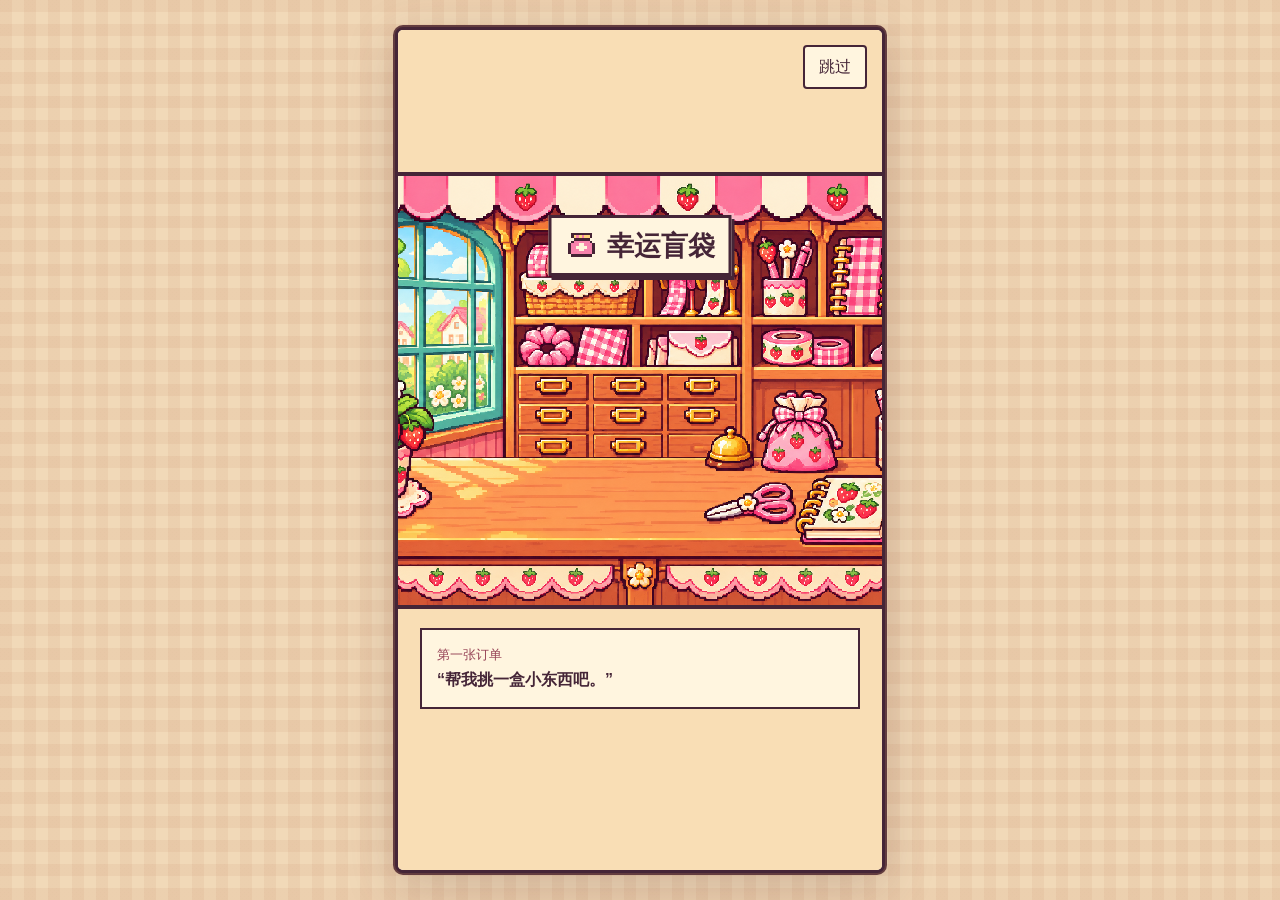
==== Game/index.html @ a5aa2e92 "保存幸运盲袋游戏原型、iOS 工程与百关设计" ====
<!doctype html>
<html lang="zh-CN"><head>
<meta charset="utf-8"><meta name="viewport" content="width=device-width, initial-scale=1, viewport-fit=cover">
<meta name="theme-color" content="#fff2d6">
<title>幸运盲袋</title>
<link rel="icon" href="assets/icon.png"><link rel="stylesheet" href="game.css">
<script defer src="core.js"></script><script defer src="platform.js"></script><script defer src="icons.js"></script><script defer src="views.js"></script><script defer src="game.js"></script>
</head><body><main id="game" aria-label="幸运盲袋"></main><div id="messages" role="status" aria-live="polite"></div></body></html>
---- Game/game.css ----
@charset "UTF-8";
:root {
  color-scheme:light; --ink:#452537; --paper:#fff5df; --cream:#fff9ea; --pink:#f793ab;
  --rose:#964256; --wood:#b87143; --line:#bc8b70; --order-color:#f793ab;
  font:16px/1.45 -apple-system,BlinkMacSystemFont,"PingFang SC","Microsoft YaHei",sans-serif;
  color:var(--ink);background:#f1d6b2;
}
*{box-sizing:border-box}html,body{margin:0;min-height:100%}body{min-height:100vh;min-height:100dvh;display:grid;place-items:center;
background-color:#f1d9b8;background-image:linear-gradient(90deg,#cf9a7826 50%,transparent 50%),linear-gradient(#cf9a7826 50%,transparent 50%);background-size:24px 24px}
button,select{font:inherit;color:inherit}button{cursor:pointer;-webkit-tap-highlight-color:transparent;touch-action:manipulation}
button:focus-visible,select:focus-visible{outline:3px solid #207787;outline-offset:2px}button:disabled{opacity:.48;cursor:default}
button{border:0;background:none}p,h1,h2,h3,ol{margin:0}b,strong,h1,h2{font-weight:800}
h1{font-size:1.38rem}h2{font-size:1.13rem}.pixel,.bag-art img,.box-art,.icon{image-rendering:pixelated;user-select:none;-webkit-user-drag:none}
#game{width:min(100%,490px);height:100vh;height:100dvh;max-height:990px;position:relative;isolation:isolate;overflow:hidden;background:var(--paper);box-shadow:0 0 0 2px #633c3f,0 14px 50px #603a343b}
.screen{height:100%;min-height:0;display:flex;flex-direction:column;background:var(--paper);padding-top:env(safe-area-inset-top);padding-bottom:env(safe-area-inset-bottom)}
.scroll{overflow:auto;overscroll-behavior:contain;min-height:0;flex:1;padding:18px 18px 28px;scrollbar-width:thin}
.icon{display:inline-block;vertical-align:middle;object-fit:contain}.btn,.tool,.color-choice,.drawer,.variant,.stock-item,.catalog-item,.album-card,.tab,.setting-row,.drawer-bin{border:2px solid var(--ink);border-radius:5px}
.btn,.tool{display:inline-flex;align-items:center;justify-content:center;gap:8px;min-height:46px;padding:8px 17px;font-weight:800;box-shadow:0 3px 0 var(--ink);text-decoration:none}
.btn:active:not(:disabled),.tool:active,.color-choice:active{transform:translateY(2px);box-shadow:none}
.primary{background:var(--pink);box-shadow:inset 0 3px 0 #ffd2d5,0 4px 0 var(--ink);font-size:1.08rem;min-height:50px}
.secondary,.tool{background:#ffdfa8;box-shadow:inset 0 2px 0 #fff6d7,0 3px 0 var(--ink)}
.tool{width:44px;height:44px;flex:none;min-height:44px;padding:0}.text-btn{font-size:.91rem;font-weight:700;text-decoration:underline;text-underline-offset:3px;color:var(--rose);padding:9px;min-height:44px}
.note,.controls p{color:#755447;font-size:.9rem}.note{margin-top:12px}.nav,.home-head,.workhead{display:flex;align-items:center;justify-content:space-between;gap:10px;padding:11px 17px;flex:none;background:var(--paper)}
.nav{border-bottom:2px solid var(--ink)}.nav-spacer{width:44px}.home-head h1{font-size:clamp(1.6rem,5.5vw,2.15rem);letter-spacing:.04em;flex:1;font-weight:900}
.brand-mark{width:40px;height:40px;display:grid;place-items:center}.home-head{min-height:74px;border-bottom:3px solid var(--ink)}
.home{overflow:auto}.home-hero{flex:1 0 29%;position:relative;min-height:140px;border-bottom:4px solid var(--ink);background:#f8c485;overflow:hidden}
.home-hero>img{width:100%;height:100%;position:absolute;object-fit:cover;object-position:50% 54%}
.home-balance{position:absolute;right:13px;bottom:12px;background:#fff0c7;border:2px solid var(--ink);padding:4px 9px;border-radius:3px;font-size:.84rem;font-weight:750;display:flex;align-items:center;gap:5px}
.home-desk{padding:18px clamp(16px,4vw,27px) 23px;background-color:#fbdfc6;background-image:repeating-linear-gradient(0deg,transparent 0 31px,#e4ad891f 32px 34px);display:grid;gap:14px}
.shop-ticket,.ticket,.customer-ticket{background:var(--cream);border:2px solid #ac755b;box-shadow:2px 3px 0 #bb876652;border-radius:4px;padding:15px}
.shop-ticket{position:relative}.shop-ticket h2{font-size:clamp(1.15rem,4.7vw,1.5rem);margin:7px 0 5px}.shop-ticket p{font-size:.93rem;color:#785346}
.ticket-top,.ticket-bottom,.summary-strip{display:flex;align-items:center;justify-content:space-between;gap:10px}.ticket-top small,.ticket-top>span,.customer-ticket>small{font-size:.81rem;color:#865e4b;font-weight:700}
.home-nav{display:grid;grid-template-columns:1fr 1fr;gap:12px}.home-nav .btn{background:var(--paper)}.home-desk>.primary{width:100%}
.intro{background:#f9deb5;justify-content:center;position:relative}.intro-art{position:relative;width:100%;min-height:52%;background:url(assets/shop.webp) center/cover no-repeat;image-rendering:pixelated;border-block:4px solid var(--ink);overflow:hidden}
.shutter{position:absolute;z-index:1;inset:0;background:repeating-linear-gradient(to bottom,#dd8998 0 18px,#ae5a70 18px 22px);animation:lift 1.2s .3s ease-in-out both}
.shop-sign{position:absolute;top:9%;left:50%;transform:translateX(-50%);white-space:nowrap;background:var(--paper);border:3px solid var(--ink);padding:8px 14px;display:flex;align-items:center;gap:9px;font-size:1.7rem;font-weight:900;box-shadow:3px 4px var(--ink)}
.intro-note{background:var(--paper);border:2px solid var(--ink);margin:19px 22px;padding:15px;display:grid;gap:4px;animation:appear .3s 1.5s both}
.intro-note span{font-size:.83rem;color:var(--rose)}.skip{position:absolute;right:15px;top:calc(15px + env(safe-area-inset-top));min-height:44px;padding:5px 14px;border:2px solid var(--ink);background:var(--paper);border-radius:4px}
@keyframes lift{to{transform:translateY(-105%)}}@keyframes appear{from{opacity:0;transform:translateY(8px)}}
.customer-ticket{position:relative;margin:4px 0 22px;padding:21px 16px 14px;background:#fff9e6;box-shadow:3px 4px #d8a77b}
.customer-ticket h2{padding:15px 0;max-width:81%;font-size:1.26rem;line-height:1.6}.mail-stamp{position:absolute;right:16px;top:20px;transform:rotate(7deg);background:#ffe4c5;border:2px dashed #ae7c63;padding:4px}
.ticket-bottom{border-top:2px dashed #d9b598;padding-top:10px;color:#885948;font-size:.85rem}
.chip{display:inline-flex;align-items:center;gap:5px;background:var(--chip);padding:3px 7px;font-size:.88rem;border:1px solid #bc9482;border-radius:3px;white-space:nowrap;font-weight:bold}
.palette{display:grid;grid-template-columns:repeat(3,1fr);gap:9px;margin:12px 0}.color-choice{min-height:53px;display:flex;gap:4px;align-items:center;justify-content:center;background:#fff8e8;border-color:#c09b81;font-size:.92rem;font-weight:750;padding:4px 1px}
.selected,.chosen,.is-selected{outline:3px solid var(--rose);outline-offset:-3px;background:#ffe1ca!important}.palette.compact .color-choice{min-height:44px}
.controls{flex:none;text-align:center;padding:10px 14px 15px;background:var(--paper);border-top:3px solid var(--ink)}
.controls p{margin:0 0 8px;line-height:1.3}.actions{display:flex;align-items:center;justify-content:center;gap:5px;flex-wrap:wrap}.actions>.primary{flex:1 1 55%;max-width:380px}.actions>.note{margin:0}
.workhead small{display:block;font-size:.8rem;color:#895d4c;margin-bottom:2px}.workhead b{display:flex;align-items:center;gap:6px;font-size:1.24rem}.workhead{padding-block:8px}
.meter{display:flex;align-items:center;justify-content:space-between;gap:5px;padding:6px 17px;border-top:1px solid #dbaa83;border-bottom:3px solid var(--ink);font-size:.84rem;font-weight:750}
.stamps{display:flex;gap:4px}.stamps i{width:16px;height:16px;border:1px solid #a78064;background:#fff9e6;border-radius:2px;display:grid;place-items:center}
.desk{background:#d68c5d url(assets/desk.webp) center/100% 100% no-repeat;image-rendering:pixelated;flex:1;min-height:0;position:relative;isolation:isolate;overflow:hidden}
.tray-scene{display:flex;flex-direction:column;align-items:center;justify-content:center;padding:clamp(30px,10vh,90px) 12px 8px}
.tray-title{background:#fff1cf;border:2px solid var(--ink);box-shadow:2px 3px var(--ink);border-radius:3px;text-align:center;padding:6px 20px;line-height:1.35}
.tray-title b,.tray-title small{display:block}.tray-title small{font-size:.78rem;color:#815143}
.tray{margin:10px auto 0;display:flex;flex-wrap:wrap;justify-content:center;align-content:center;gap:7px;width:100%;max-width:410px;min-height:0}
.tray-bag,.used{flex:0 0 30%;min-width:0;min-height:0;display:flex;align-items:center;flex-direction:column;justify-content:center;padding:3px}
.tray-bag small,.used small{background:#fff3d1;border:1px solid #864c4b;padding:0 6px;border-radius:3px;font-size:.75rem;margin-top:2px;color:#5b313c}
.bag-art{display:block;position:relative;width:100%;height:100%}.bag-art>img{display:block;width:100%;height:100%;object-fit:contain}.bag-art i{position:absolute;left:50%;top:54%;transform:translate(-50%,-50%);background:#fff2c9eb;border:2px solid #884d52;border-radius:3px;padding:2px;line-height:0}
.tray-bag .bag-art{height:clamp(54px,13vh,126px)}.tray-bag .bag-art i{padding:1px}.tray-bag .bag-art i img{width:19px;height:19px}.used{background:#ffe7b7bf;align-self:center;min-height:65px;border:2px dashed #926846;border-radius:5px}.used b{font-size:.85rem}
.tear-scene,.reveal-scene{display:grid;place-items:center;touch-action:none}.hero-pouch{width:77%;height:67%;position:relative;margin-top:11%}.base-pouch,.torn-pouch{position:absolute;inset:0}.torn-pouch{clip-path:inset(0 calc(100% - var(--cut)) 54% 0)}
.tear-tab{position:absolute;left:clamp(4%,var(--cut),88%);top:9%;background:#fff4c9;color:#9b4859;line-height:1;border:2px solid var(--ink);padding:2px 4px;transform:rotate(-11deg);box-shadow:2px 2px #7d394a}
.tear-dash{position:absolute;top:18%;left:10%;right:10%;border-top:2px dashed #fff4ca}.hero-pouch .bag-art i{padding:7px}.hero-pouch .bag-art i img{width:48px;height:48px}
.reveal-card{position:absolute;z-index:2;top:22%;width:46%;height:34%;min-height:108px;display:flex;align-items:center;justify-content:center;flex-direction:column;gap:4px;background:#fff2c9;border:3px solid var(--ink);box-shadow:4px 4px 0 #9f6847;transform:rotate(-3deg);animation:cardrise .28s ease-out}
.reveal-card small{color:#8b6752;font-size:.75rem}.reveal-card strong{font-size:1.3rem}.category-sprite{width:50%;height:45%}.category-sprite img{filter:brightness(0) saturate(100%) invert(18%) sepia(12%) saturate(1570%) hue-rotate(277deg)}
.goods{width:100%;height:100%;object-fit:contain;display:block}.reveal-bag{position:absolute;bottom:5%;width:64%;height:45%;z-index:3}.reveal-bag .bag-art i{padding:5px}
@keyframes cardrise{from{translate:0 28px;opacity:.4}}
.shelf{padding:10px 13px 14px;background:#f4d8b9}.slim{padding:6px 10px;display:flex;align-items:center;gap:6px;justify-content:space-between;margin-bottom:8px}.slim>span:first-child{font-size:.78rem;color:#815848}.slim b{margin-right:auto}
.drawers,.variants,.cat-tabs{display:flex;gap:5px;margin-bottom:8px}.drawer{flex:1;min-height:44px;background:#db9b65;border-color:#84573e;font-weight:bold;padding:4px}
.drawer.chosen{background:#f6bb82!important}.shelf-preview{display:grid;grid-template-columns:1fr 1fr;gap:12px;padding:9px 0}
.drawer-bin{height:clamp(80px,15vh,139px);display:flex;flex-direction:column;align-items:center;justify-content:center;background:#ffeaca;border:3px solid #98633f;box-shadow:inset 0 -8px #d09b6c}
.drawer-bin img{height:63%;max-width:75%}.drawer-bin b{font-size:.84rem}
.cat-tabs{margin-block:7px}.tab{min-height:39px;border-color:#a77a64;padding:3px 15px;background:#fff6db;font-weight:bold}
.variants .variant{flex:1;min-height:40px;background:var(--cream);font-size:.83rem;border-color:#bd9781}.stock{display:grid;grid-template-columns:repeat(3,minmax(0,1fr));gap:8px}
.stock-item{padding:6px 3px 4px;background:#fff6df;min-width:0;border-color:#aa7d60;display:flex;flex-direction:column;align-items:center;gap:4px}.stock-item .goods{height:clamp(44px,9vh,92px)}
.stock-label{font-size:.79rem;font-weight:bold;display:flex;gap:4px;align-items:center}.stock-label i{width:.65em;height:.65em;outline:1px solid #79574e}
.pack-scene,.seal-scene{display:flex;align-items:center;justify-content:center;flex-direction:column;padding:3% 8px 5px}
.giftbox{position:relative;aspect-ratio:0.825;width:auto;max-width:100%;height:100%;max-height:100%;isolation:isolate}.box-art{width:100%;height:100%;display:block}.live-box{max-height:84%;max-width:88%}
.box-interior{position:absolute;left:9%;right:9%;top:37%;bottom:8%}.box-slot{position:absolute;padding:1px;border:0;display:grid;place-items:center;color:#975d61;touch-action:none}.box-slot img{max-width:100%;max-height:100%}.box-slot.is-selected{outline:2px dashed var(--ink);outline-offset:0;background:#ffe4c244!important}
.pos0{left:1%;top:0;width:46%;height:44%}.pos1{right:3%;top:0;width:43%;height:42%}.pos2{left:2%;bottom:0;width:38%;height:48%}.pos3{right:2%;top:45%;width:49%;height:23%}.pos4{right:3%;bottom:0;width:47%;height:29%}
.box-slot>.goods,.giftbox>.box-art{position:absolute;inset:0;width:100%;height:100%}
.empty-slot{width:88%;height:88%;display:grid;place-items:center;border:2px dashed #a56062;border-radius:6px;background:#ffd5d142;font-weight:bold;font-size:1.2rem}.photo-box .empty-slot{display:none}
.loose{position:absolute;z-index:3;bottom:1.5%;left:7%;right:7%;height:17%;display:flex;align-items:center;justify-content:center;gap:8px;background:#fff2cde8;border:2px solid #8f5b48;border-radius:4px;padding:3px 8px;touch-action:none}.loose img{width:24%;height:100%}.loose span{font-size:.83rem;font-weight:bold}
.pack-scene:has(.loose) .live-box{height:76%;transform:translateY(-7%)}.dragging{transform:translate(var(--dx),var(--dy)) scale(1.03)!important;pointer-events:none;z-index:9}
.closed-box{position:relative;width:83%;max-height:70%;text-align:center}.closed-box img{width:100%;max-height:46vh;object-fit:contain}.seal-target{position:absolute;left:26%;right:26%;top:51%;background:#fff2c9;border:2px dashed #926652;padding:3px}
.seal-sticker{margin-top:12px;background:#fff3c5;border:2px dashed var(--rose);border-radius:4px;min-height:44px;display:flex;align-items:center;gap:6px;padding:5px 12px;font-weight:bold;touch-action:none}
.summary-strip{background:#ffe6bc;border:2px solid #b18368;border-radius:4px;padding:9px 10px;font-size:.9rem;margin-bottom:12px}.summary-strip span{color:#824b3b}.library{min-height:0}
.catalog-grid{display:grid;grid-template-columns:repeat(3,1fr);gap:8px}.catalog-item{min-width:0;display:flex;flex-direction:column;align-items:center;background:#fff8e9;border-color:#bf977d;padding:7px 3px}.catalog-item img{height:64px}.catalog-item b{font-size:.75rem;margin-top:5px}
.unknown .goods{filter:grayscale(1) brightness(.48);opacity:.55}.detail-art{height:140px}.album-grid{display:grid;grid-template-columns:repeat(2,minmax(0,1fr));gap:10px}.album-card{background:#fff8e9;border-color:#ad856e;padding:7px;display:flex;align-items:center;flex-direction:column;gap:4px}.album-card .photo-box{width:100%;height:auto;aspect-ratio:.825;max-width:160px}.album-card small{font-size:.70rem}
.receipt-photo{height:clamp(145px,30vh,240px);background:url(assets/desk.webp) center 60%/cover;border:2px solid #926444;display:grid;place-items:center;border-radius:4px}.receipt-photo .giftbox{max-height:97%;height:100%}.result-ticket{margin:10px 0 15px}.result-ticket p{margin-top:8px;font-size:.9rem}.numbers{display:flex;gap:30px;margin-top:10px}.numbers>div{display:grid}.numbers small{color:#845949}.numbers b{color:var(--rose);font-size:1.5rem}.numbers i{font-size:.83rem;font-style:normal}
.line{display:flex;align-items:center;gap:8px;border-bottom:1px dashed #ceaa8c;padding:7px 0}.line img{width:41px;height:41px}.line>div{flex:1;display:grid}.line b{font-size:.89rem}.line small{color:#83614d;font-size:.77rem}.line strong{color:var(--rose)}
.empty,.failure{display:grid;align-content:center;justify-items:center;text-align:center;gap:12px;padding:30px 16px}.empty{min-height:45vh}.empty p,.settings p{color:#765647}
.setting-row{width:100%;display:flex;justify-content:space-between;align-items:center;min-height:55px;background:#fff9ed;border-color:#ba947c;padding:8px 12px;margin-bottom:9px}.settings>.btn{display:flex;width:100%;margin:13px 0}.setting-row select{background:#ffedcd;border:1px solid #b18469;padding:4px}
.veil{position:absolute;inset:0;z-index:30;display:grid;align-items:center;justify-items:center;padding:calc(15px + env(safe-area-inset-top)) 15px calc(15px + env(safe-area-inset-bottom));background:#45253585}
.dialog{display:flex;flex-direction:column;gap:9px;background:var(--paper);border:3px solid var(--ink);box-shadow:5px 6px var(--ink);border-radius:5px;width:min(100%,395px);max-height:100%;overflow:auto;padding:14px}
.dialog header{display:flex;align-items:center;justify-content:space-between;margin-bottom:2px}.dialog p{font-size:.9rem;color:#735042}.dialog>.btn{flex:none}.dialog .stock-item .goods{height:50px}.guide{padding-left:23px}.guide li{margin:10px 0}.guide p{margin:2px 0}
#messages{pointer-events:none;position:fixed;z-index:90;left:50%;bottom:calc(14px + env(safe-area-inset-bottom));transform:translateX(-50%);max-width:min(92%,440px);width:max-content;background:var(--ink);color:white;font-size:.88rem;padding:9px 13px;border-radius:4px;opacity:0}#messages.show{opacity:1}
.reduced *{animation-duration:.01ms!important;animation-delay:0s!important;transition:none!important}
.receipt-photo{display:flex;align-items:center;justify-content:center;overflow:hidden}
.receipt-photo .photo-box{height:94%;aspect-ratio:395/465;flex:none}
.giftbox{aspect-ratio:395/465}
.shelf{background-color:#f3d9b8;background-image:repeating-linear-gradient(0deg,transparent 0 37px,#c88c6121 38px 40px)}
.stock{padding:9px 6px 12px;border:2px solid #91603f;border-radius:5px;background:#bb8056;box-shadow:inset 0 5px 0 #8b593e,0 4px 0 #7e513a}
.stock-item{box-shadow:0 3px 0 #79553c;background:#fff1d6;border-color:#80583f}
.shelf .stock-item .goods{height:clamp(52px,12vh,104px)}.shelf .stock-item{padding:8px 3px 7px}
#messages{bottom:calc(85px + env(safe-area-inset-bottom))}
@media(min-width:650px) and (min-height:740px){#game{height:min(94dvh,930px);border:3px solid var(--ink);border-radius:8px}.home-head{min-height:82px}.home-desk{padding-block:22px 27px}}
@media(max-height:640px){.home-head{min-height:55px;padding-block:5px}.home-desk{gap:9px;padding-block:10px}.controls{padding:5px 9px 8px}.controls p{font-size:.8rem;margin-bottom:4px}.workhead{padding-block:3px}.tray-title{padding:3px 10px}.tray-bag .bag-art{height:11vh}.tray-scene{padding-top:7vh}.primary{min-height:43px}.meter{padding-block:3px}.nav{padding-block:5px}}
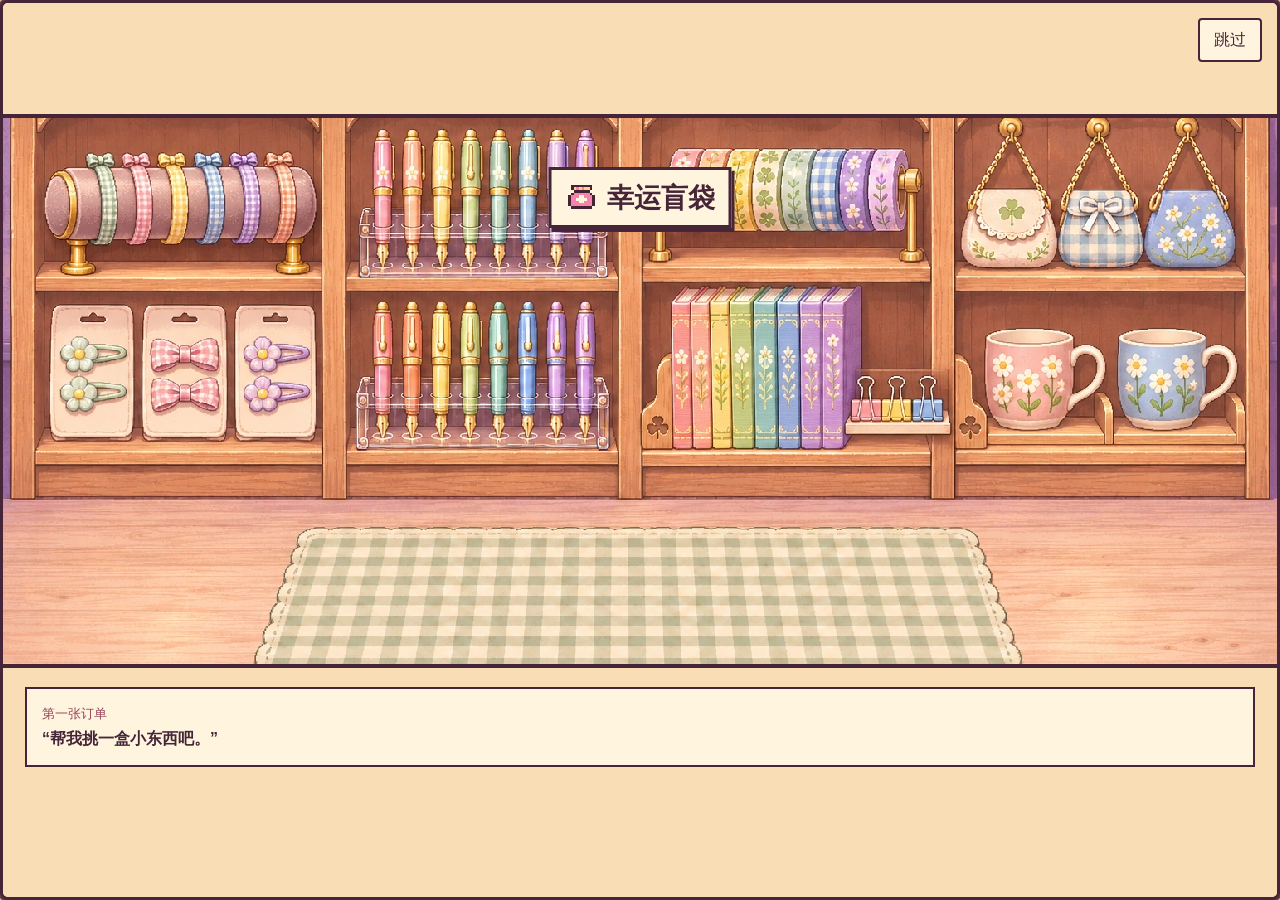
==== commit cf9f54bf: "实现横屏像素打包台、六色分类货架和补位音效" ====
--- a/Game/index.html
+++ b/Game/index.html
@@ -3,6 +3,6 @@
 <meta charset="utf-8"><meta name="viewport" content="width=device-width, initial-scale=1, viewport-fit=cover">
 <meta name="theme-color" content="#fff2d6">
 <title>幸运盲袋</title>
-<link rel="icon" href="assets/icon.png"><link rel="stylesheet" href="game.css">
-<script defer src="core.js"></script><script defer src="platform.js"></script><script defer src="icons.js"></script><script defer src="views.js"></script><script defer src="game.js"></script>
+<link rel="icon" href="assets/icon.png"><link rel="stylesheet" href="game.css"><link rel="stylesheet" href="counter.css">
+<script defer src="levels.js"></script><script defer src="core.js"></script><script defer src="sound.js"></script><script defer src="platform.js"></script><script defer src="icons.js"></script><script defer src="views.js"></script><script defer src="counter.js"></script><script defer src="game.js"></script>
 </head><body><main id="game" aria-label="幸运盲袋"></main><div id="messages" role="status" aria-live="polite"></div></body></html>
--- a/Game/game.css
+++ b/Game/game.css
@@ -69,8 +69,8 @@
 .drawer.chosen{background:#f6bb82!important}.shelf-preview{display:grid;grid-template-columns:1fr 1fr;gap:12px;padding:9px 0}
 .drawer-bin{height:clamp(80px,15vh,139px);display:flex;flex-direction:column;align-items:center;justify-content:center;background:#ffeaca;border:3px solid #98633f;box-shadow:inset 0 -8px #d09b6c}
 .drawer-bin img{height:63%;max-width:75%}.drawer-bin b{font-size:.84rem}
-.cat-tabs{margin-block:7px}.tab{min-height:39px;border-color:#a77a64;padding:3px 15px;background:#fff6db;font-weight:bold}
-.variants .variant{flex:1;min-height:40px;background:var(--cream);font-size:.83rem;border-color:#bd9781}.stock{display:grid;grid-template-columns:repeat(3,minmax(0,1fr));gap:8px}
+.cat-tabs{margin-block:7px}.tab{min-height:44px;border-color:#a77a64;padding:3px 15px;background:#fff6db;font-weight:bold}
+.variants .variant{flex:1;min-height:44px;background:var(--cream);font-size:.83rem;border-color:#bd9781}.stock{display:grid;grid-template-columns:repeat(3,minmax(0,1fr));gap:8px}
 .stock-item{padding:6px 3px 4px;background:#fff6df;min-width:0;border-color:#aa7d60;display:flex;flex-direction:column;align-items:center;gap:4px}.stock-item .goods{height:clamp(44px,9vh,92px)}
 .stock-label{font-size:.79rem;font-weight:bold;display:flex;gap:4px;align-items:center}.stock-label i{width:.65em;height:.65em;outline:1px solid #79574e}
 .pack-scene,.seal-scene{display:flex;align-items:center;justify-content:center;flex-direction:column;padding:3% 8px 5px}
@@ -105,3 +105,28 @@
 #messages{bottom:calc(85px + env(safe-area-inset-bottom))}
 @media(min-width:650px) and (min-height:740px){#game{height:min(94dvh,930px);border:3px solid var(--ink);border-radius:8px}.home-head{min-height:82px}.home-desk{padding-block:22px 27px}}
 @media(max-height:640px){.home-head{min-height:55px;padding-block:5px}.home-desk{gap:9px;padding-block:10px}.controls{padding:5px 9px 8px}.controls p{font-size:.8rem;margin-bottom:4px}.workhead{padding-block:3px}.tray-title{padding:3px 10px}.tray-bag .bag-art{height:11vh}.tray-scene{padding-top:7vh}.primary{min-height:43px}.meter{padding-block:3px}.nav{padding-block:5px}}
+.gift-photo{height:clamp(110px,20vh,165px);display:flex;justify-content:center;background:#eacaac url(assets/desk.webp) center 58%/cover;border:2px solid #a57c5c;border-radius:4px}.gift-photo .giftbox{height:100%}.boxed-piece{position:absolute;translate:-50% -50%;display:block;padding:0;touch-action:none}.boxed-piece .goods{height:100%;width:100%}
+:where(.batch-box) .box-interior{--pattern:repeating-linear-gradient(45deg,#a45f4933 0 1px,transparent 1px 8px);--tissue:#fce3c5}
+.batch-box .box-interior::before{content:"";position:absolute;inset:2%;border-radius:6%;background:var(--pattern),var(--tissue);opacity:.78;pointer-events:none}
+.box-interior[data-paper="1"]{--pattern:repeating-linear-gradient(0deg,#c982784d 0 2px,transparent 2px 8px),repeating-linear-gradient(90deg,#d795854d 0 2px,transparent 2px 8px)}
+.box-interior[data-paper="2"]{--tissue:#fff5dc;--pattern:repeating-linear-gradient(0deg,#7d99ab59 0 1px,transparent 1px 8px),repeating-linear-gradient(90deg,#7d99ab59 0 1px,transparent 1px 8px)}
+.box-interior[data-paper="3"]{--pattern:repeating-linear-gradient(137deg,#ab5f6e66 0 2px,transparent 2px 7px,#70919c66 7px 9px,transparent 9px 18px)}
+.box-interior[data-paper="4"]{--tissue:#e9ecd6;--pattern:radial-gradient(ellipse at 25% 30%,#ab7f4399 0 3%,transparent 4%),radial-gradient(ellipse at 65% 70%,#7e9d6e99 0 5%,transparent 6%)}
+.box-interior[data-paper="5"]{--tissue:#e7f0ec;--pattern:repeating-radial-gradient(ellipse at 53% 130%,transparent 0 10px,#6ba5a65c 11px 12px,transparent 13px 15px)}
+.box-interior[data-paper="6"]{--tissue:#e5ebed;--pattern:repeating-linear-gradient(110deg,transparent 0 6px,#7293a447 6px 8px,transparent 8px 14px)}
+.box-interior[data-paper="7"]{--tissue:#f5dcb3;--pattern:radial-gradient(#a76e535e 1px,transparent 2px)}
+.box-interior[data-paper="8"]{--tissue:#ffe7c8;--pattern:repeating-conic-gradient(#ae999654 0% 25%,transparent 0% 50%)}
+.box-interior[data-paper="9"]{--tissue:#efe3c3;--pattern:repeating-linear-gradient(25deg,transparent 0 12px,#957a595e 13px 15px,transparent 16px 20px),repeating-linear-gradient(110deg,transparent 0 19px,#91a58266 20px 22px)}
+.box-interior[data-paper="10"]{--tissue:#fff1ce;--pattern:repeating-linear-gradient(120deg,#ed9cac77 0 3px,#83bdd277 3px 6px,#bd98d177 6px 9px,#e6c76677 9px 12px,#91c4a377 12px 15px,#e8996977 15px 18px,transparent 18px 31px)}
+.box-interior[data-paper="4"]::before,.box-interior[data-paper="7"]::before,.box-interior[data-paper="8"]::before{background-size:14px 14px}
+.level-book{background:#f6e5cd;}
+.folio-top,.gift-heading,.packing-title,.chapter-nav,.receipt-line>div,.check-row,.check-row>div{display:flex;align-items:center;justify-content:space-between;gap:8px}
+.folio-top{border-bottom:3px double #ac785e;padding:3px 0 12px}.folio-top h2{font-size:1.65rem}.folio-top small,.gift-heading small,.folio-top p{color:#79594e;font-size:.8rem}.folio-top>b{font-size:1.5rem;color:var(--rose)}.chapter-nav{margin:12px 0;font-size:.82rem}.chapter-nav .tab{min-height:44px}
+.folio-list{display:grid;gap:7px}.folio-row{min-height:57px;display:grid;grid-template-columns:42px 1fr auto;align-items:center;text-align:left;gap:10px;background:#fffbec;border:1px solid #b89071;border-left:6px solid var(--ticket-color);padding:7px 10px;border-radius:3px}.folio-row.current{border-color:#815341;box-shadow:0 2px #9d7453}.folio-row:disabled{opacity:.75;color:#685c56}.folio-no{font:700 1rem/1 monospace;text-align:center}.folio-row b,.folio-row small{display:block}.folio-row small,.folio-row em{font-size:.76rem;font-style:normal}.folio-row em{color:#7f514c}.request .customer-ticket p{margin:0 0 12px;max-width:85%}
+.batch-card{height:auto;min-height:35%;padding:8px;top:17%}.batch-card .category-sprite{display:block;height:clamp(42px,9vh,80px)}.batch-card .category-sprite img{filter:none}.batch-card .chip{font-size:.74rem}
+.batch-shelf{padding-block:8px}.batch-shelf .stock-item .goods{height:clamp(33px,7.5vh,72px)}.batch-shelf .stock-item,.gift-stock .stock-item{touch-action:manipulation;user-select:none;-webkit-user-select:none;-webkit-touch-callout:none}.stock-item small{font-size:.72rem;color:#704739}.count-tray,.gift-well{background:#fbebd2;border:2px solid #aa8165;box-shadow:inset 0 -4px #e7c7a5;border-radius:7px}.count-tray{margin:3px 10px 6px;padding:4px 8px}.count-tray>div:first-child{display:flex;align-items:center;justify-content:space-between}.count-tray b,.packing-title span{font-size:.88rem}.count-tray small{font-size:.72rem;color:#785745}.tray-pieces{display:flex;align-items:center;gap:4px;overflow-x:auto;min-height:44px}.tray-pieces>span,.gift-well>span{font-size:.82rem;color:#816655}.tray-piece{min-width:44px;width:44px;height:44px;padding:2px}
+.batch-box .batch-group{display:flex;align-items:center;justify-content:center;transform:rotate(-4deg);gap:0}.batch-group .goods{position:static;height:100%;min-width:0;flex:1 1 0;object-fit:contain}.box-bonus{position:absolute;left:27%;right:19%;top:22%;height:17%;display:flex;align-items:center;gap:3px;background:#fff3cfeb;border:1px dashed #95674e;transform:rotate(3deg);padding:2px 4px}.box-bonus small{font-size:.65rem;color:#94524b}.box-bonus .goods{width:auto;min-width:0;flex:1 1 0}
+.packing-title,.gift-heading{margin:10px 0}.check-row,.receipt-line{padding:6px 0;border-bottom:1px dashed #bc9575}.check-row b{font-size:.9rem}.check-row .chip{font-size:.76rem}.receipt-line{padding:9px 0}.receipt-line p,.gift-note{font-size:.82rem;color:#765647}.receipt-line strong{white-space:nowrap;color:var(--rose)}
+.gift-table{background:#f7e2ca}.gift-heading h2{font-size:1.35rem}.gift-heading>b{color:#9a4e61}.gift-well{display:flex;min-height:78px;align-items:center;justify-content:center;gap:5px;margin:10px 0 14px;padding:5px}.chosen-gift{flex:1;min-width:0;display:flex;align-items:center;gap:2px;text-align:left;line-height:1.2}.chosen-gift .goods{height:48px;width:40%}.chosen-gift span{font-size:.78rem}.chosen-gift small{font-size:.69rem;display:block;color:#835345;margin-top:4px}.gift-stock b{font-size:.82rem}.gift-stock .goods{height:clamp(42px,8vh,72px)}.seal-preview .receipt-photo{height:clamp(150px,36vh,320px)}.seal-line{margin:15px 0 4px;padding:12px;text-align:center;border:2px dashed #aa8061;color:#835642}.stamp-label{margin:9px 0;padding:7px;border:2px dotted #a56d55;color:#824459;display:inline-flex;align-items:center;gap:6px}.two-photos{display:flex;gap:8px}.two-photos figure{flex:1;min-width:0;margin:0;text-align:center}.two-photos .giftbox{width:100%;height:auto}.two-photos figcaption{font-size:.78rem}
+
+.controls .drawers{width:100%;margin:0}
--- a/Game/counter.css
+++ b/Game/counter.css
@@ -0,0 +1,91 @@
+#game:has(.counter-scene){width:100vw;max-height:none}
+.counter-scene{--plum:#58424c;--trim:#a78068;--cream:#fff3dc;color:var(--plum);position:relative;display:block;overflow:hidden;isolation:isolate;background:#e8c6a5 url(assets/counter/studio.webp) center / 100% 100% no-repeat;font-size:clamp(12px,1.48vw,19px)}
+.counter-scene button{color:inherit}
+.counter-head,.counter-foot{position:absolute;left:max(1.5%,env(safe-area-inset-left));right:max(1.5%,env(safe-area-inset-right));z-index:2;display:flex;align-items:center;justify-content:space-between;gap:8px;pointer-events:none}
+.counter-head{top:max(2%,env(safe-area-inset-top))}
+.counter-head>span,.pause-counter,.bench-hint,.bench-quiet,.counter-primary{border:1px solid #8c7468;border-radius:8px;background:#fff4e1;box-shadow:0 2px 0 #aa8874, inset 0 1px 0 white}
+.counter-head>span{font-size:.86em;font-weight:700;padding:.42em .9em;display:flex;align-items:center;gap:.62em}
+.counter-head i{height:1em;width:1px;background:#bfa792}.pause-counter{font-weight:900;width:44px;height:38px;pointer-events:auto}
+.shelf-bays{position:absolute;top:12%;bottom:45%;left:max(2%,env(safe-area-inset-left));right:max(2%,env(safe-area-inset-right));display:grid;grid-template-columns:repeat(4,1fr)}
+.shelf-bays button{display:flex;align-items:flex-end;justify-content:center;padding:0;background:none;outline-offset:-4px}
+.shelf-bays span{position:relative;top:.3em;padding:.18em 1.15em;border:1px solid #a08066;border-radius:3px 3px 9px 9px;background:#f6e2bf;box-shadow:inset 0 1px #fff8df,0 2px 1px #84644875;font-weight:700;letter-spacing:.12em}
+.shelf-bays .on span{background:#e1edda;color:#365248;border-color:#729285}
+.counter-desk{position:absolute;left:max(1.6%,env(safe-area-inset-left));right:max(1.6%,env(safe-area-inset-right));top:59%;bottom:12%;display:grid;grid-template-columns:18% 13% 24% 1fr;gap:1.5%;align-items:end}
+.counter-note{align-self:stretch;position:relative;background:#fff5e7;border:3px solid #bc9372;outline:1px solid #886956;border-radius:7px;box-shadow:2px 3px 0 #86674860;transform:rotate(-2deg);padding:4% 7% 3%;display:flex;flex-direction:column;min-height:0}
+.binder{position:absolute;left:32%;width:36%;height:.66em;top:-.48em;background:#849d86;border:1px solid #5d7066;border-radius:4px;box-shadow:inset 0 2px 0 #cbd8be}
+.counter-note header{display:grid;line-height:1.25;border-bottom:1px dashed #cdb8a1;padding-bottom:.12em}.counter-note header small,.dispatch-card small{font-size:.73em;color:#83675d}.counter-note header b{font-size:.92em}
+.note-lines{flex:1;min-height:0;display:grid;grid-template-rows:repeat(5,1fr)}
+.note-line{display:flex;align-items:center;gap:.42em;text-align:left;font-size:.79em;line-height:1;padding:0 .22em;border-radius:3px;min-height:0}.note-line.current{background:#f6debf}.note-line.filled em{color:#326950}.note-line i,.rack-slot small::before{display:inline-block;width:.7em;height:.7em;border:1px solid #74595065;border-radius:26%;background:var(--dot)}.note-line em{margin-left:auto;font-style:normal}
+.hand-space,.parcel-space{position:relative;height:100%;display:grid;align-items:end;min-width:0}
+.hand-prop{display:flex;width:100%;height:92%;align-items:center;justify-content:flex-end;flex-direction:column;position:relative;padding:0 0 .16em;gap:2px;background:transparent}
+.hand-prop img{max-width:100%;height:81%;object-fit:contain;image-rendering:pixelated}.hand-prop span,.hand-prop b{font-weight:700;font-size:.84em;text-align:center;background:#fff4dded;border-radius:5px;padding:1px 5px}
+.tear-prop{touch-action:none}.tear-prop::before{content:"";position:absolute;z-index:1;left:8%;top:20%;height:3px;width:calc(var(--cut)*.84);background:#fff2d9}.reveal-prop{border:2px solid #bd9b7d;background:#fff7e6;box-shadow:2px 3px #8e725d5e;transform:rotate(-3deg);border-radius:6px;justify-content:center}.reveal-prop img{height:52%;width:auto}
+.gift-saucer,.mail-mark{height:auto;align-self:center;padding:.7em .2em;border-radius:28% 28% 18% 18%;background:#f5dbcc;border:2px solid #b99585;box-shadow:0 4px 0 #d1b3a7}
+.parcel-space{padding:0 4% 1%}.parcel{height:78%;position:relative;filter:drop-shadow(2px 4px 1px #795d4345)}
+.parcel-lid{position:absolute;left:3%;right:3%;top:-21%;height:48%;background:linear-gradient(#b4c8a6,#91ae93);border:2px solid #708d77;border-radius:8px 8px 2px 2px;transform:perspective(170px) rotateX(-12deg);box-shadow:inset 0 3px #d7e2c3}
+.tissue{position:absolute;inset:8% 0 16%;background:repeating-linear-gradient(36deg,#e6dcca 0 1px,transparent 1px 18px),linear-gradient(155deg,#fffaeb 45%,#e9dfc9 46%,#fff9e9 66%);border:3px solid #a4b69a;border-radius:7px 7px 0 0;box-shadow:inset 0 3px 6px #9682634a;overflow:visible;z-index:1}
+.parcel-item,.parcel-gift{position:absolute;transform:translate(-50%,-50%);height:48%;width:25%;padding:0;touch-action:none;opacity:1!important;background:transparent;z-index:1}.counter-item{width:100%;height:100%;object-fit:contain;image-rendering:pixelated;pointer-events:none}.parcel-gift{transform:none;bottom:0;width:21%;height:41%;background:#ffe9cc;outline:1px dashed #c49d6c;border-radius:40%}
+.parcel-item.dragging{z-index:4;transform:translate(calc(-50% + var(--dx)),calc(-50% + var(--dy)));pointer-events:none}.box-front{position:absolute;inset:78% -1% -3%;border:2px solid #799681;border-radius:0 0 5px 5px;background:#b3c9af;display:flex;align-items:center;justify-content:center;color:#3d594e;font-size:.85em;font-weight:800;z-index:2}.sealed .tissue{background:linear-gradient(90deg,#c3d2b5 45%,#f8ddae 45% 55%,#c3d2b5 55%)}.sealed .tissue>*{visibility:hidden}.sealed .parcel-lid{display:none}
+.rack-panel{display:grid;grid-template-rows:auto minmax(0,1fr) auto;align-self:stretch;padding:1% 2% 1.4%;min-width:0;border:3px solid #ae8768;border-radius:6px;background:#e1c09c;box-shadow:inset 0 2px #f8dfbf,1px 3px 0 #916e53}
+.rack-menu,.rack-styles{display:flex;gap:2px;align-items:stretch}.rack-menu button,.rack-style{flex:1;padding:.25em .04em;font-weight:700;font-size:.8em;line-height:1.25;border-bottom:2px solid transparent;white-space:nowrap}
+.rack-menu .chosen,.rack-style.chosen{border-color:#6a8c7b;background:#f7efdb;border-radius:4px 4px 0 0}.rack-styles{justify-content:center}.rack-style{flex:0 1 auto;text-overflow:ellipsis;overflow:hidden;padding:.28em .5em .08em}
+.rack-slots{position:relative;display:grid;grid-template-columns:repeat(6,1fr);min-height:0;isolation:isolate;align-items:stretch;background:#ebd6ba;border:1px solid #b19170;border-radius:4px}
+.rack-slot{position:relative;min-width:0;display:flex;align-items:center;flex-direction:column;justify-content:flex-end;touch-action:none;padding:2px 0;isolation:isolate}.rack-slot:disabled,.shelf-bays button:disabled,.note-line:disabled{opacity:1}.rack-slot img{position:absolute;top:4%;height:72%;width:92%;filter:drop-shadow(1px 1px #937c6d55)}.rack-slot small{line-height:1.15;font-size:.76em;background:#fff4dc;border-radius:5px;padding:1px 3px;z-index:1}.rack-slot small::before{content:"";margin-right:2px;vertical-align:-.02em}
+.rack-slots.velvet::before,.rack-slots.spindle::before{content:"";position:absolute;left:2%;right:1%;top:35%;height:30%;border:1px solid #9a727d;background:linear-gradient(#ad8d9c,#e3c5d1 38%,#ba97a6 70%,#a48392);border-radius:12px}
+.rack-slots.spindle::before{top:44%;height:9%;background:linear-gradient(#896e50,#e7cc95,#896a50)}
+.rack-slots.holes::after{content:"";position:absolute;left:1%;right:1%;bottom:24%;height:18%;background:#c5e6e65e;border:1px solid #94aeae;pointer-events:none}
+.holes .fixture-pin{position:absolute;left:28%;width:44%;height:12%;bottom:34%;border-radius:50%;background:#967f72;border:2px solid #c8d7d1}.pegs .fixture-pin{position:absolute;top:9%;left:46%;width:9%;height:26%;background:#b69556;border:1px solid #93744e;border-radius:4px}.books .rack-slot,.files .rack-slot,.cards .rack-slot{border-right:2px solid #c4a585}
+.rack-slot.restock img{animation:restock .31s ease-out both}.velvet .rack-slot.restock img,.spindle .rack-slot.restock img{animation-name:slide-stock}
+@keyframes restock{0%,28%{opacity:0;transform:translateY(-14%)}60%{opacity:1;transform:translateY(3%)}100%{transform:none}}
+@keyframes slide-stock{0%,28%{opacity:0;transform:translateX(20%)}80%{opacity:1;transform:translateX(-2%)}100%{transform:none}}
+.counter-foot{bottom:max(2.4%,env(safe-area-inset-bottom));align-items:end;font-size:.95em}.counter-foot>div{display:flex;gap:.45em;pointer-events:auto}.bench-hint{padding:.37em .75em;line-height:1.25}.counter-primary,.bench-quiet{min-height:34px;padding:.32em .8em;font-weight:750}.counter-primary{background:#cde2ba;color:#375846!important;border-color:#859b76}.ship{background:#b5d79f}.dispatch-card{align-self:center;justify-self:center;display:grid;gap:.15em;width:75%;padding:.55em .9em;background:#fff6e5;border:1px dashed #b89e84;transform:rotate(2deg)}.barcode{height:1em;background:repeating-linear-gradient(90deg,#796d60 0 2px,transparent 2px 4px,#796d60 4px 5px,transparent 5px 8px)}.dispatch-card span{font-size:.72em}
+.stock-flight{position:fixed;z-index:99;pointer-events:none;image-rendering:pixelated;object-fit:contain;will-change:transform}.reduced *,.reduced *::after,.reduced *::before{animation-duration:.001ms!important;transition-duration:.001ms!important}
+@media(orientation:landscape){
+ #game{width:100vw;height:100dvh;max-height:none}
+ .library>.scroll,.library>.controls,.library>.nav{padding-left:max(5%,env(safe-area-inset-left));padding-right:max(5%,env(safe-area-inset-right))}
+ .home{display:grid;grid-template-columns:52% 48%;grid-template-rows:auto 1fr}.home-head{grid-column:1/-1;min-height:44px;padding:4px 4%}.home-hero{height:100%;min-height:0;border:0}.home-desk{align-self:center;max-height:100%;overflow:auto}.home-nav{flex-wrap:wrap}.intro-art{min-height:0}.library .controls{padding-top:3px;padding-bottom:max(6px,env(safe-area-inset-bottom))}
+ .dialog{max-height:88dvh;overflow:auto}
+}
+@media(min-aspect-ratio:19/10){.counter-desk{top:54.5%;bottom:12%}.shelf-bays{bottom:48.5%}.counter-note{padding:2% 7%}.counter-scene{font-size:clamp(12px,3.45dvh,18px)}}
+@media(orientation:portrait){.counter-desk{top:45%;bottom:9%;grid-template-columns:30% 23% 41%;grid-template-rows:46% 50%;gap:4% 3%}.rack-panel,.dispatch-card{grid-column:1/-1}.shelf-bays{bottom:59%}.counter-scene{background-size:auto 100%;font-size:14px}.counter-foot{font-size:.78em}.counter-foot>div{gap:2px}.bench-hint{max-width:52%}.rack-slot img{max-height:65px}}
+.counter-scene .parcel{height:102%;background:transparent url(assets/counter/parcel-open.webp) center / 100% 100% no-repeat}
+.counter-scene .parcel-lid{display:none}
+.counter-scene .parcel .tissue{inset:40% 11% 22%;background:none;border:0;box-shadow:none}
+.counter-scene .parcel .box-front{inset:81% 8% 4%;border:0;background:transparent;font-size:.76em;transform:rotate(4deg)}
+.counter-scene .parcel.sealed{height:88%;background-image:url(assets/counter/parcel-closed.webp)}
+.counter-scene .parcel.sealed .box-front{display:none}
+.rack-slots.binder-rail::before{content:"";position:absolute;left:2%;right:2%;top:58%;height:19%;border:1px solid #b29879;background:#ebd7b8}
+.cup-grid .rack-slot{border-right:2px solid #c1a17e;background:linear-gradient(transparent 66%,#dbbd96 66% 72%,transparent 72%)}
+.rack-slot.dragging{z-index:4;pointer-events:none}.rack-slot.dragging img{transform:translate(var(--dx),var(--dy));filter:drop-shadow(2px 4px 2px #65464855)}
+
+.rack-slots.mounted-rail.velvet::before{top:21%;height:43%;border-radius:18px;background:linear-gradient(#c4a4a7,#e7c4be 24%,#b99599 75%,#9b7c83)}
+.mounted-rail .rack-slot .mounted-item{top:7%;height:65%;width:68%;object-fit:contain}
+.mounted-rail .mounted-item.twist{clip-path:inset(14% 0 0 0);transform:scaleX(.84)}
+.mounted-rail.spindle::before{top:40%;height:12%}
+.mounted-rail.spindle .rack-slot .mounted-item{top:9%;width:92%;height:64%}
+
+.intro-art{background-image:url(assets/counter/studio.webp)}
+@media(orientation:landscape){.intro-art{min-height:62%}.home-hero img{object-fit:cover;object-position:50% 40%}.home-head,.library .nav{background:#fff2df}.home .primary,.library .primary{background:#d8e6c9}.home .btn,.library .controls .btn{border-color:#806b62;box-shadow:0 2px #937a68}.home-desk{background-color:#f5e6d0}.home{background:#f5e6d0}}
+
+#game:has(.counter-scene){border:0;border-radius:0}
+@media(orientation:landscape){.counter-desk,.hand-space,.parcel-space{grid-template-rows:minmax(0,1fr)}}
+.counter-desk>*{min-width:0;min-height:0}.hand-prop{min-height:0}.hand-prop img{min-height:0;max-height:81%}
+.rack-menu .chosen,.rack-style.chosen{outline:0;background:#fcf1dc!important;color:#375848}
+.rack-slot,.rack-style,.rack-menu button{min-height:0}
+
+.counter-scene,.counter-scene img{-webkit-user-select:none;user-select:none;-webkit-user-drag:none}
+
+.counter-scene[data-stage="tear"] .tear-prop img{animation:draw-bag .25s ease-out}
+.counter-scene[data-stage="reveal"] .reveal-prop{animation:flip-note .26s ease-out}
+.counter-scene[data-stage="seal"] .sealed{animation:set-parcel .19s ease-out}
+@keyframes draw-bag{from{opacity:.2;transform:translateY(10%) rotate(-6deg)}to{opacity:1;transform:none}}
+@keyframes flip-note{from{opacity:.3;transform:translateY(8%) rotate(6deg) scale(.87)}to{opacity:1;transform:rotate(-3deg)}}
+@keyframes set-parcel{from{transform:translateY(-5%)}to{transform:none}}
+
+@media(orientation:landscape){
+ .shelf-bays{top:11%}.shelf-bays button{align-items:flex-start}
+ .shelf-bays span{top:0;border-radius:45%;padding:.12em .85em;background:#fff1d6;box-shadow:0 1px 1px #86694855}
+}
+@media(orientation:landscape) and (max-height:500px){
+ .rack-menu button,.rack-style{min-height:23px}.counter-note header small{font-size:.76em}
+}
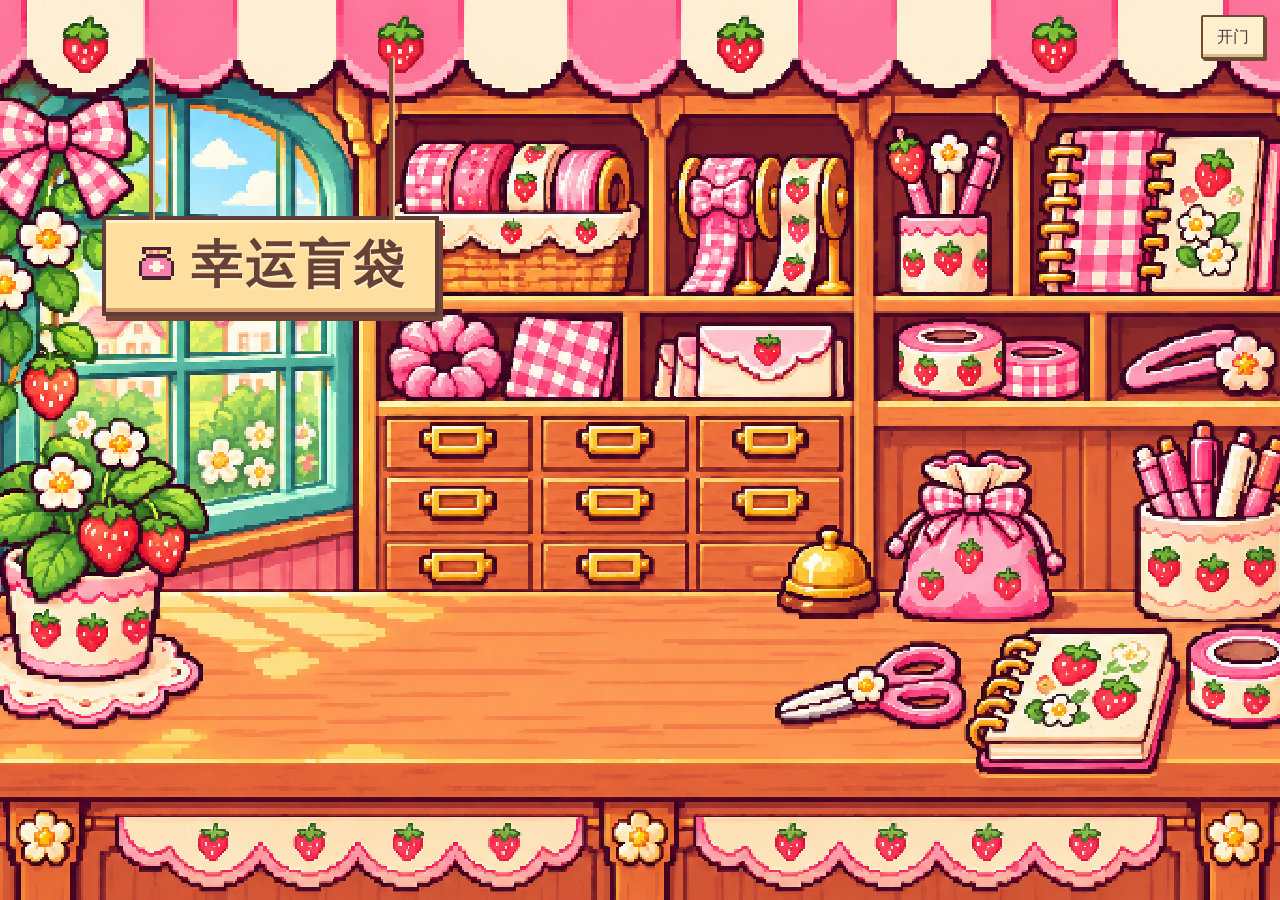
==== commit 94cbb995: "完善像素货架取货体验，让商品与柜台陈列随经营进度解锁" ====
--- a/Game/index.html
+++ b/Game/index.html
@@ -3,6 +3,6 @@
 <meta charset="utf-8"><meta name="viewport" content="width=device-width, initial-scale=1, viewport-fit=cover">
 <meta name="theme-color" content="#fff2d6">
 <title>幸运盲袋</title>
-<link rel="icon" href="assets/icon.png"><link rel="stylesheet" href="game.css"><link rel="stylesheet" href="counter.css">
+<link rel="icon" href="assets/icon.png"><link rel="stylesheet" href="game.css"><link rel="stylesheet" href="counter.css"><link rel="stylesheet" href="assets/counter/stock-preview.css">
 <script defer src="levels.js"></script><script defer src="core.js"></script><script defer src="sound.js"></script><script defer src="platform.js"></script><script defer src="icons.js"></script><script defer src="views.js"></script><script defer src="counter.js"></script><script defer src="game.js"></script>
 </head><body><main id="game" aria-label="幸运盲袋"></main><div id="messages" role="status" aria-live="polite"></div></body></html>
--- a/Game/game.css
+++ b/Game/game.css
@@ -72,7 +72,6 @@
 .cat-tabs{margin-block:7px}.tab{min-height:44px;border-color:#a77a64;padding:3px 15px;background:#fff6db;font-weight:bold}
 .variants .variant{flex:1;min-height:44px;background:var(--cream);font-size:.83rem;border-color:#bd9781}.stock{display:grid;grid-template-columns:repeat(3,minmax(0,1fr));gap:8px}
 .stock-item{padding:6px 3px 4px;background:#fff6df;min-width:0;border-color:#aa7d60;display:flex;flex-direction:column;align-items:center;gap:4px}.stock-item .goods{height:clamp(44px,9vh,92px)}
-.stock-label{font-size:.79rem;font-weight:bold;display:flex;gap:4px;align-items:center}.stock-label i{width:.65em;height:.65em;outline:1px solid #79574e}
 .pack-scene,.seal-scene{display:flex;align-items:center;justify-content:center;flex-direction:column;padding:3% 8px 5px}
 .giftbox{position:relative;aspect-ratio:0.825;width:auto;max-width:100%;height:100%;max-height:100%;isolation:isolate}.box-art{width:100%;height:100%;display:block}.live-box{max-height:84%;max-width:88%}
 .box-interior{position:absolute;left:9%;right:9%;top:37%;bottom:8%}.box-slot{position:absolute;padding:1px;border:0;display:grid;place-items:center;color:#975d61;touch-action:none}.box-slot img{max-width:100%;max-height:100%}.box-slot.is-selected{outline:2px dashed var(--ink);outline-offset:0;background:#ffe4c244!important}
--- a/Game/counter.css
+++ b/Game/counter.css
@@ -1,91 +1,264 @@
-#game:has(.counter-scene){width:100vw;max-height:none}
-.counter-scene{--plum:#58424c;--trim:#a78068;--cream:#fff3dc;color:var(--plum);position:relative;display:block;overflow:hidden;isolation:isolate;background:#e8c6a5 url(assets/counter/studio.webp) center / 100% 100% no-repeat;font-size:clamp(12px,1.48vw,19px)}
-.counter-scene button{color:inherit}
-.counter-head,.counter-foot{position:absolute;left:max(1.5%,env(safe-area-inset-left));right:max(1.5%,env(safe-area-inset-right));z-index:2;display:flex;align-items:center;justify-content:space-between;gap:8px;pointer-events:none}
-.counter-head{top:max(2%,env(safe-area-inset-top))}
-.counter-head>span,.pause-counter,.bench-hint,.bench-quiet,.counter-primary{border:1px solid #8c7468;border-radius:8px;background:#fff4e1;box-shadow:0 2px 0 #aa8874, inset 0 1px 0 white}
-.counter-head>span{font-size:.86em;font-weight:700;padding:.42em .9em;display:flex;align-items:center;gap:.62em}
-.counter-head i{height:1em;width:1px;background:#bfa792}.pause-counter{font-weight:900;width:44px;height:38px;pointer-events:auto}
-.shelf-bays{position:absolute;top:12%;bottom:45%;left:max(2%,env(safe-area-inset-left));right:max(2%,env(safe-area-inset-right));display:grid;grid-template-columns:repeat(4,1fr)}
-.shelf-bays button{display:flex;align-items:flex-end;justify-content:center;padding:0;background:none;outline-offset:-4px}
-.shelf-bays span{position:relative;top:.3em;padding:.18em 1.15em;border:1px solid #a08066;border-radius:3px 3px 9px 9px;background:#f6e2bf;box-shadow:inset 0 1px #fff8df,0 2px 1px #84644875;font-weight:700;letter-spacing:.12em}
-.shelf-bays .on span{background:#e1edda;color:#365248;border-color:#729285}
-.counter-desk{position:absolute;left:max(1.6%,env(safe-area-inset-left));right:max(1.6%,env(safe-area-inset-right));top:59%;bottom:12%;display:grid;grid-template-columns:18% 13% 24% 1fr;gap:1.5%;align-items:end}
-.counter-note{align-self:stretch;position:relative;background:#fff5e7;border:3px solid #bc9372;outline:1px solid #886956;border-radius:7px;box-shadow:2px 3px 0 #86674860;transform:rotate(-2deg);padding:4% 7% 3%;display:flex;flex-direction:column;min-height:0}
-.binder{position:absolute;left:32%;width:36%;height:.66em;top:-.48em;background:#849d86;border:1px solid #5d7066;border-radius:4px;box-shadow:inset 0 2px 0 #cbd8be}
-.counter-note header{display:grid;line-height:1.25;border-bottom:1px dashed #cdb8a1;padding-bottom:.12em}.counter-note header small,.dispatch-card small{font-size:.73em;color:#83675d}.counter-note header b{font-size:.92em}
-.note-lines{flex:1;min-height:0;display:grid;grid-template-rows:repeat(5,1fr)}
-.note-line{display:flex;align-items:center;gap:.42em;text-align:left;font-size:.79em;line-height:1;padding:0 .22em;border-radius:3px;min-height:0}.note-line.current{background:#f6debf}.note-line.filled em{color:#326950}.note-line i,.rack-slot small::before{display:inline-block;width:.7em;height:.7em;border:1px solid #74595065;border-radius:26%;background:var(--dot)}.note-line em{margin-left:auto;font-style:normal}
-.hand-space,.parcel-space{position:relative;height:100%;display:grid;align-items:end;min-width:0}
-.hand-prop{display:flex;width:100%;height:92%;align-items:center;justify-content:flex-end;flex-direction:column;position:relative;padding:0 0 .16em;gap:2px;background:transparent}
-.hand-prop img{max-width:100%;height:81%;object-fit:contain;image-rendering:pixelated}.hand-prop span,.hand-prop b{font-weight:700;font-size:.84em;text-align:center;background:#fff4dded;border-radius:5px;padding:1px 5px}
-.tear-prop{touch-action:none}.tear-prop::before{content:"";position:absolute;z-index:1;left:8%;top:20%;height:3px;width:calc(var(--cut)*.84);background:#fff2d9}.reveal-prop{border:2px solid #bd9b7d;background:#fff7e6;box-shadow:2px 3px #8e725d5e;transform:rotate(-3deg);border-radius:6px;justify-content:center}.reveal-prop img{height:52%;width:auto}
-.gift-saucer,.mail-mark{height:auto;align-self:center;padding:.7em .2em;border-radius:28% 28% 18% 18%;background:#f5dbcc;border:2px solid #b99585;box-shadow:0 4px 0 #d1b3a7}
-.parcel-space{padding:0 4% 1%}.parcel{height:78%;position:relative;filter:drop-shadow(2px 4px 1px #795d4345)}
-.parcel-lid{position:absolute;left:3%;right:3%;top:-21%;height:48%;background:linear-gradient(#b4c8a6,#91ae93);border:2px solid #708d77;border-radius:8px 8px 2px 2px;transform:perspective(170px) rotateX(-12deg);box-shadow:inset 0 3px #d7e2c3}
-.tissue{position:absolute;inset:8% 0 16%;background:repeating-linear-gradient(36deg,#e6dcca 0 1px,transparent 1px 18px),linear-gradient(155deg,#fffaeb 45%,#e9dfc9 46%,#fff9e9 66%);border:3px solid #a4b69a;border-radius:7px 7px 0 0;box-shadow:inset 0 3px 6px #9682634a;overflow:visible;z-index:1}
-.parcel-item,.parcel-gift{position:absolute;transform:translate(-50%,-50%);height:48%;width:25%;padding:0;touch-action:none;opacity:1!important;background:transparent;z-index:1}.counter-item{width:100%;height:100%;object-fit:contain;image-rendering:pixelated;pointer-events:none}.parcel-gift{transform:none;bottom:0;width:21%;height:41%;background:#ffe9cc;outline:1px dashed #c49d6c;border-radius:40%}
-.parcel-item.dragging{z-index:4;transform:translate(calc(-50% + var(--dx)),calc(-50% + var(--dy)));pointer-events:none}.box-front{position:absolute;inset:78% -1% -3%;border:2px solid #799681;border-radius:0 0 5px 5px;background:#b3c9af;display:flex;align-items:center;justify-content:center;color:#3d594e;font-size:.85em;font-weight:800;z-index:2}.sealed .tissue{background:linear-gradient(90deg,#c3d2b5 45%,#f8ddae 45% 55%,#c3d2b5 55%)}.sealed .tissue>*{visibility:hidden}.sealed .parcel-lid{display:none}
-.rack-panel{display:grid;grid-template-rows:auto minmax(0,1fr) auto;align-self:stretch;padding:1% 2% 1.4%;min-width:0;border:3px solid #ae8768;border-radius:6px;background:#e1c09c;box-shadow:inset 0 2px #f8dfbf,1px 3px 0 #916e53}
-.rack-menu,.rack-styles{display:flex;gap:2px;align-items:stretch}.rack-menu button,.rack-style{flex:1;padding:.25em .04em;font-weight:700;font-size:.8em;line-height:1.25;border-bottom:2px solid transparent;white-space:nowrap}
-.rack-menu .chosen,.rack-style.chosen{border-color:#6a8c7b;background:#f7efdb;border-radius:4px 4px 0 0}.rack-styles{justify-content:center}.rack-style{flex:0 1 auto;text-overflow:ellipsis;overflow:hidden;padding:.28em .5em .08em}
-.rack-slots{position:relative;display:grid;grid-template-columns:repeat(6,1fr);min-height:0;isolation:isolate;align-items:stretch;background:#ebd6ba;border:1px solid #b19170;border-radius:4px}
-.rack-slot{position:relative;min-width:0;display:flex;align-items:center;flex-direction:column;justify-content:flex-end;touch-action:none;padding:2px 0;isolation:isolate}.rack-slot:disabled,.shelf-bays button:disabled,.note-line:disabled{opacity:1}.rack-slot img{position:absolute;top:4%;height:72%;width:92%;filter:drop-shadow(1px 1px #937c6d55)}.rack-slot small{line-height:1.15;font-size:.76em;background:#fff4dc;border-radius:5px;padding:1px 3px;z-index:1}.rack-slot small::before{content:"";margin-right:2px;vertical-align:-.02em}
-.rack-slots.velvet::before,.rack-slots.spindle::before{content:"";position:absolute;left:2%;right:1%;top:35%;height:30%;border:1px solid #9a727d;background:linear-gradient(#ad8d9c,#e3c5d1 38%,#ba97a6 70%,#a48392);border-radius:12px}
-.rack-slots.spindle::before{top:44%;height:9%;background:linear-gradient(#896e50,#e7cc95,#896a50)}
-.rack-slots.holes::after{content:"";position:absolute;left:1%;right:1%;bottom:24%;height:18%;background:#c5e6e65e;border:1px solid #94aeae;pointer-events:none}
-.holes .fixture-pin{position:absolute;left:28%;width:44%;height:12%;bottom:34%;border-radius:50%;background:#967f72;border:2px solid #c8d7d1}.pegs .fixture-pin{position:absolute;top:9%;left:46%;width:9%;height:26%;background:#b69556;border:1px solid #93744e;border-radius:4px}.books .rack-slot,.files .rack-slot,.cards .rack-slot{border-right:2px solid #c4a585}
-.rack-slot.restock img{animation:restock .31s ease-out both}.velvet .rack-slot.restock img,.spindle .rack-slot.restock img{animation-name:slide-stock}
-@keyframes restock{0%,28%{opacity:0;transform:translateY(-14%)}60%{opacity:1;transform:translateY(3%)}100%{transform:none}}
-@keyframes slide-stock{0%,28%{opacity:0;transform:translateX(20%)}80%{opacity:1;transform:translateX(-2%)}100%{transform:none}}
-.counter-foot{bottom:max(2.4%,env(safe-area-inset-bottom));align-items:end;font-size:.95em}.counter-foot>div{display:flex;gap:.45em;pointer-events:auto}.bench-hint{padding:.37em .75em;line-height:1.25}.counter-primary,.bench-quiet{min-height:34px;padding:.32em .8em;font-weight:750}.counter-primary{background:#cde2ba;color:#375846!important;border-color:#859b76}.ship{background:#b5d79f}.dispatch-card{align-self:center;justify-self:center;display:grid;gap:.15em;width:75%;padding:.55em .9em;background:#fff6e5;border:1px dashed #b89e84;transform:rotate(2deg)}.barcode{height:1em;background:repeating-linear-gradient(90deg,#796d60 0 2px,transparent 2px 4px,#796d60 4px 5px,transparent 5px 8px)}.dispatch-card span{font-size:.72em}
-.stock-flight{position:fixed;z-index:99;pointer-events:none;image-rendering:pixelated;object-fit:contain;will-change:transform}.reduced *,.reduced *::after,.reduced *::before{animation-duration:.001ms!important;transition-duration:.001ms!important}
+:root{
+  --safe-left:env(safe-area-inset-left,0px);--safe-right:env(safe-area-inset-right,0px);
+  --safe-top:env(safe-area-inset-top,0px);--safe-bottom:env(safe-area-inset-bottom,0px);
+}
+#game:has(> .counter-scene),#game:has(> .shop-front){width:100vw;height:100dvh;max-height:none;border:0;border-radius:0}
+.counter-scene,.shop-front{
+  --edge:#694837;--parchment:#fff2d4;--leaf:#c4d7a8;--plank:#bc8760;
+  color:#4f3440;isolation:isolate;position:relative;overflow:hidden;display:block;padding:0;
+}
+.counter-scene{--wall-height:56%;background:#d49c70;font-size:clamp(14px,1.4vw,20px);user-select:none;-webkit-user-select:none}
+.counter-scene img,.shop-front img{image-rendering:pixelated;-webkit-user-drag:none}
+.physical-prop{display:block;width:100%;height:100%;object-fit:contain;pointer-events:none}
+.table-surface{position:absolute;left:0;right:0;z-index:-1;image-rendering:pixelated}
+.table-surface{top:var(--wall-height);bottom:0;background:#d6a17e url(assets/counter/tabletop.webp) center / 100% 100% no-repeat}
+.counter-tools,.shop-utilities{position:absolute;top:max(12px,var(--safe-top));left:max(14px,calc(var(--safe-left) + 5px));display:flex;gap:8px;align-items:center;z-index:4}
+.pixel-tool,.utility-label,.stamped,.shop-balance{
+  display:inline-flex;align-items:center;justify-content:center;gap:6px;background:var(--parchment);border:2px solid var(--edge);
+  border-radius:2px;box-shadow:inset 0 -3px #dcc3a3,2px 2px #73503a;padding:4px 10px;font-weight:750;
+}
+.pixel-tool{width:44px;height:44px;padding:0;font-size:1.5rem}.utility-label{min-height:44px;font-size:.9em}
+.counter-desk{position:absolute;left:max(5%,calc(var(--safe-left) + 4px));right:max(5%,calc(var(--safe-right) + 4px));top:calc(var(--wall-height) + 1%);bottom:max(3.5%,calc(var(--safe-bottom) + 4px));display:grid;grid-template-columns:25% 25% minmax(0,1fr);gap:4%;align-items:end;pointer-events:none}
+.counter-desk>*{min-width:0;min-height:0}.counter-desk button,.parcel,.dispatch-card{pointer-events:auto}
+.counter-note{align-self:center;width:100%;max-width:318px;justify-self:center}
+.ticket-paper,.street-ticket,.reply-paper{
+  display:flex;flex-direction:column;position:relative;text-align:left;color:#543c39;background:#fff3d8;border:2px solid #966d52;border-radius:1px;
+  box-shadow:inset 0 0 0 3px #ffe4bd,3px 3px #bf906b,4px 5px #7f604e;
+}
+.ticket-paper{width:100%;padding:clamp(8px,1.1vw,18px);gap:.55em;transform:rotate(-2deg)}
+.binder{position:absolute;left:36%;top:-7px;width:29%;height:10px;border:2px solid #5d6a58;background:#a9baa0;box-shadow:inset 0 2px #e0e4cb}
+.slip-head,.slip-wish,.bag-marks{display:flex;align-items:center}.slip-head{justify-content:space-between;border-bottom:2px dotted #c4a889;padding-bottom:.3em;gap:4px}
+.slip-head b{font-size:1.15em}.slip-head small{color:#795f4d;font-size:.78em}
+.slip-wish{gap:.45em;min-height:2.7em}.slip-wish>img{width:22%;height:2.8em;object-fit:contain}.slip-wish>span{display:grid;line-height:1.2;min-width:0}.slip-wish strong{font-size:1em}.slip-wish em{margin-left:auto;font:700 .88em/1 monospace}
+.bag-marks{border-top:1px dashed #ba9d7e;padding-top:.4em;justify-content:space-between;gap:3px}
+.ticket-mark{height:clamp(17px,3.6vh,32px);width:18%;display:grid;place-items:center;position:relative}
+.ticket-mark img{height:100%;max-width:100%;object-fit:contain}.ticket-mark:not(.opened){opacity:.45}.ticket-mark.reading{background:#f2dab3}
+.ticket-mark.filled::after{content:'✓';position:absolute;right:0;bottom:-.15em;color:#29533e;background:#dfedcd;font:800 .8em/1 sans-serif}
+.completed .slip-wish em{color:#315c45}
+.expanded-lines{display:grid}.note-line{display:flex;align-items:center;gap:10px;text-align:left;min-height:44px;padding:5px 2px;border-bottom:1px dashed #ccb393}.note-line>img{width:29px;height:29px;object-fit:contain}.note-line em{margin-left:auto;white-space:nowrap;font-style:normal}.note-line:disabled{opacity:.8}
+.hand-space,.parcel-space{height:100%;position:relative;display:grid;align-items:end;justify-items:center;min-height:0;grid-template-rows:minmax(0,1fr)}
+.hand-prop{position:relative;width:100%;height:93%;display:flex;align-items:center;justify-content:center;flex-direction:column;gap:3px;padding:0}
+.hand-prop>.physical-prop{min-height:0;flex:1}
+.prop-tag,.box-action{color:#593e31;background:#ffebc7;border:2px solid #896145;border-radius:1px;padding:.12em .75em;box-shadow:inset 0 -2px #d9b58c,2px 2px #805c45;font-size:.92em;white-space:nowrap}
+.scoop-prop.ready::before{content:'';position:absolute;top:12%;right:14%;width:.85em;height:.85em;background:#fff7cf;clip-path:polygon(40% 0,60% 0,60% 30%,70% 30%,70% 40%,100% 40%,100% 60%,70% 60%,70% 70%,60% 70%,60% 100%,40% 100%,40% 70%,30% 70%,30% 60%,0 60%,0 40%,30% 40%,30% 30%,40% 30%);animation:glint 2.2s steps(2,end) infinite}
+@keyframes glint{0%,60%,100%{opacity:0}70%,90%{opacity:1}}
+.tear-prop{touch-action:none}.pouch{position:relative;display:block;flex:1;min-height:0;width:100%}.pouch-base,.pouch-top{position:absolute;inset:0}.pouch-base{clip-path:inset(17% 0 0)}.pouch-top{clip-path:inset(0 0 82%);translate:calc(var(--cut)*.25) 0}
+.tear-track{position:absolute;top:18%;left:24%;right:24%;border-bottom:2px dashed #fff3c9}
+.reveal-prop .wrapper{position:absolute;bottom:0;width:83%;height:62%;z-index:1}.drawn-card{position:absolute;top:0;left:27%;width:51%;height:66%;display:grid;place-items:center;padding:4px;background:#fff4d4;border:2px solid #9a7456;transform:rotate(-5deg);animation:draw-card .24s steps(5,end)}
+.drawn-card img{width:85%;height:100%;min-height:0;object-fit:contain}.drawn-card b{position:absolute;right:-9%;top:0;font-size:.85em;background:#ffe5ae;border:1px solid #987052;padding:0 3px}
+@keyframes draw-card{from{translate:0 24%}}
+.parcel-space{container-type:size}.parcel{position:relative;width:min(100%,114cqh);height:auto;aspect-ratio:205/179;align-self:end}
+.parcel.sealed{aspect-ratio:205/168;width:min(100%,122cqh)}.parcel>.physical-prop{position:absolute;inset:0}
+.parcel .tissue{inset:40% 11% 22%;z-index:1;position:absolute}
+.parcel-item,.parcel-gift{position:absolute;padding:0;touch-action:none;transform:translate(-50%,-50%);width:25%;height:48%;opacity:1!important}.parcel-gift{transform:none;bottom:0;width:20%;height:40%;background:#ffe8c6;border:1px dashed #ad8069}
+.counter-item{width:100%;height:100%;object-fit:contain;pointer-events:none}
+.parcel-item.dragging{z-index:3;transform:translate(calc(-50% + var(--dx)),calc(-50% + var(--dy)))!important}
+.box-action{position:absolute;z-index:2;bottom:1%;left:50%;transform:translateX(-50%);background:#d6e5bc;border-color:#668562;color:#2e503a;box-shadow:inset 0 -3px #abc292,2px 2px #637654;min-height:44px;font-weight:800;padding:0 1.1em}
+.postage-sticker,.dispatch-card{align-self:center;display:grid;justify-items:center;gap:.3em;background:#fff4d7;border:3px dashed #bd886b;padding:.6em 1em;text-align:center;transform:rotate(-5deg)}
+.postage-sticker{touch-action:none}.dispatch-card{gap:0}.dispatch-card small{font-size:.7em}.barcode{width:100%;height:.6em;margin:.4em 0;background:repeating-linear-gradient(90deg,#6c584b 0 2px,transparent 2px 4px,#6c584b 4px 5px,transparent 5px 7px)}
+.stock-flight{position:fixed;z-index:99;pointer-events:none;object-fit:contain;image-rendering:pixelated}
+.reduced *,.reduced *::before,.reduced *::after{animation-duration:.001ms!important;animation-iteration-count:1!important;transition:none!important}
 @media(orientation:landscape){
- #game{width:100vw;height:100dvh;max-height:none}
- .library>.scroll,.library>.controls,.library>.nav{padding-left:max(5%,env(safe-area-inset-left));padding-right:max(5%,env(safe-area-inset-right))}
- .home{display:grid;grid-template-columns:52% 48%;grid-template-rows:auto 1fr}.home-head{grid-column:1/-1;min-height:44px;padding:4px 4%}.home-hero{height:100%;min-height:0;border:0}.home-desk{align-self:center;max-height:100%;overflow:auto}.home-nav{flex-wrap:wrap}.intro-art{min-height:0}.library .controls{padding-top:3px;padding-bottom:max(6px,env(safe-area-inset-bottom))}
- .dialog{max-height:88dvh;overflow:auto}
-}
-@media(min-aspect-ratio:19/10){.counter-desk{top:54.5%;bottom:12%}.shelf-bays{bottom:48.5%}.counter-note{padding:2% 7%}.counter-scene{font-size:clamp(12px,3.45dvh,18px)}}
-@media(orientation:portrait){.counter-desk{top:45%;bottom:9%;grid-template-columns:30% 23% 41%;grid-template-rows:46% 50%;gap:4% 3%}.rack-panel,.dispatch-card{grid-column:1/-1}.shelf-bays{bottom:59%}.counter-scene{background-size:auto 100%;font-size:14px}.counter-foot{font-size:.78em}.counter-foot>div{gap:2px}.bench-hint{max-width:52%}.rack-slot img{max-height:65px}}
-.counter-scene .parcel{height:102%;background:transparent url(assets/counter/parcel-open.webp) center / 100% 100% no-repeat}
-.counter-scene .parcel-lid{display:none}
-.counter-scene .parcel .tissue{inset:40% 11% 22%;background:none;border:0;box-shadow:none}
-.counter-scene .parcel .box-front{inset:81% 8% 4%;border:0;background:transparent;font-size:.76em;transform:rotate(4deg)}
-.counter-scene .parcel.sealed{height:88%;background-image:url(assets/counter/parcel-closed.webp)}
-.counter-scene .parcel.sealed .box-front{display:none}
-.rack-slots.binder-rail::before{content:"";position:absolute;left:2%;right:2%;top:58%;height:19%;border:1px solid #b29879;background:#ebd7b8}
-.cup-grid .rack-slot{border-right:2px solid #c1a17e;background:linear-gradient(transparent 66%,#dbbd96 66% 72%,transparent 72%)}
-.rack-slot.dragging{z-index:4;pointer-events:none}.rack-slot.dragging img{transform:translate(var(--dx),var(--dy));filter:drop-shadow(2px 4px 2px #65464855)}
-
-.rack-slots.mounted-rail.velvet::before{top:21%;height:43%;border-radius:18px;background:linear-gradient(#c4a4a7,#e7c4be 24%,#b99599 75%,#9b7c83)}
-.mounted-rail .rack-slot .mounted-item{top:7%;height:65%;width:68%;object-fit:contain}
-.mounted-rail .mounted-item.twist{clip-path:inset(14% 0 0 0);transform:scaleX(.84)}
-.mounted-rail.spindle::before{top:40%;height:12%}
-.mounted-rail.spindle .rack-slot .mounted-item{top:9%;width:92%;height:64%}
-
-.intro-art{background-image:url(assets/counter/studio.webp)}
-@media(orientation:landscape){.intro-art{min-height:62%}.home-hero img{object-fit:cover;object-position:50% 40%}.home-head,.library .nav{background:#fff2df}.home .primary,.library .primary{background:#d8e6c9}.home .btn,.library .controls .btn{border-color:#806b62;box-shadow:0 2px #937a68}.home-desk{background-color:#f5e6d0}.home{background:#f5e6d0}}
-
-#game:has(.counter-scene){border:0;border-radius:0}
-@media(orientation:landscape){.counter-desk,.hand-space,.parcel-space{grid-template-rows:minmax(0,1fr)}}
-.counter-desk>*{min-width:0;min-height:0}.hand-prop{min-height:0}.hand-prop img{min-height:0;max-height:81%}
-.rack-menu .chosen,.rack-style.chosen{outline:0;background:#fcf1dc!important;color:#375848}
-.rack-slot,.rack-style,.rack-menu button{min-height:0}
-
-.counter-scene,.counter-scene img{-webkit-user-select:none;user-select:none;-webkit-user-drag:none}
-
-.counter-scene[data-stage="tear"] .tear-prop img{animation:draw-bag .25s ease-out}
-.counter-scene[data-stage="reveal"] .reveal-prop{animation:flip-note .26s ease-out}
-.counter-scene[data-stage="seal"] .sealed{animation:set-parcel .19s ease-out}
-@keyframes draw-bag{from{opacity:.2;transform:translateY(10%) rotate(-6deg)}to{opacity:1;transform:none}}
-@keyframes flip-note{from{opacity:.3;transform:translateY(8%) rotate(6deg) scale(.87)}to{opacity:1;transform:rotate(-3deg)}}
-@keyframes set-parcel{from{transform:translateY(-5%)}to{transform:none}}
-
+  #game{width:100vw;height:100dvh;max-height:none;border:0;border-radius:0}
+  .library>.scroll,.library>.controls,.library>.nav{padding-left:max(5%,var(--safe-left));padding-right:max(5%,var(--safe-right))}
+  .library>.nav{padding-top:max(5px,var(--safe-top))}.library>.controls{padding-bottom:max(6px,var(--safe-bottom))}
+  .dialog{max-height:90dvh}.library .controls .btn{background:#d6e3bd}
+}
+@media(orientation:landscape) and (max-height:500px){
+  .counter-scene{--wall-height:55%;font-size:clamp(12px,3.45dvh,16px)}
+  .counter-desk{left:max(4%,var(--safe-left));right:max(4%,var(--safe-right));bottom:max(3%,var(--safe-bottom));grid-template-columns:25% 23% minmax(0,1fr)}
+  .ticket-paper{gap:.25em;padding:7px 9px}
+  .counter-tools{top:max(5px,var(--safe-top));left:max(6px,var(--safe-left));gap:5px}
+}
+@media(orientation:portrait){
+  .counter-scene{--wall-height:49%;font-size:14px}
+  .counter-desk{top:51%;bottom:max(3%,var(--safe-bottom));left:4%;right:4%;grid-template-columns:38% 1fr;grid-template-rows:45% 52%;gap:3%}
+  .counter-note{grid-area:1/1/2/3;align-self:start;width:min(75%,290px)}.ticket-paper{gap:3px}.slip-wish>img{height:30px;width:30px}
+  .hand-space{grid-area:2/1}.parcel-space{grid-area:2/2}
+  .counter-tools{left:max(4%,var(--safe-left));top:max(6px,var(--safe-top))}
+}
+
+/* The front counter, the incoming order and the customer's reply share one pixel shop. */
+.shop-front{background:#ab6c4c url(assets/shop.webp) center 56% / cover no-repeat;image-rendering:pixelated;--edge:#714833}
+.shop-front .tool,.shop-front .skip{background:#fff0cd;color:#5a3740;box-shadow:inset 0 -3px #dabc8c,2px 2px var(--edge);border:2px solid var(--edge);border-radius:2px}
+.hanging-sign{position:absolute;left:8%;top:13%;display:flex;align-items:center;gap:.25em;padding:.2em .55em .25em;border:4px solid #613b37;color:#674038;background:#ffdf9f;box-shadow:inset 0 3px #fff0c3,inset 0 -4px #d29a69,4px 5px 0 #704438;font-weight:900;font-size:clamp(25px,4vw,63px);line-height:1.35;letter-spacing:.06em;text-shadow:1px 2px #fff2c6}
+.hanging-sign::before,.hanging-sign::after{content:'';position:absolute;bottom:100%;height:18dvh;width:4px;background:#814e3a;box-shadow:2px 0 #e9bc87}.hanging-sign::before{left:13%}.hanging-sign::after{right:13%}
+.hanging-sign img{width:.85em;height:.85em}.right-tools{left:auto;right:max(3%,calc(var(--safe-right) + 3px))}.shop-balance{line-height:1.2;min-height:34px}
+.street-ticket,.reply-paper{position:absolute;right:max(6%,calc(var(--safe-right) + 6px));width:clamp(270px,36vw,460px);padding:clamp(14px,2.1vw,30px);gap:clamp(8px,1.8vh,16px);font-size:clamp(15px,1.4vw,21px)}
+.home-letter{bottom:max(13%,calc(var(--safe-bottom) + 12px));transform:rotate(1deg)}
+.street-ticket .binder{height:14px;top:-10px}
+.letter-head,.letter-foot,.letter-wish,.reply-totals,.wish-stamps{display:flex;align-items:center}
+.letter-head{justify-content:space-between;border-bottom:2px dotted #bb9a73;padding-bottom:.45em;color:#76533f;font-size:.86em}.letter-head small{font-size:.93em}
+.letter-wish{gap:.65em}.postmark{width:2.6em;height:2.6em;flex:none;display:grid;place-items:center;border:2px dashed #ba8768;background:#ffe1bf}.letter-wish h1,.letter-wish h2,.reply-paper h1{font-size:clamp(20px,2.5vw,36px);line-height:1.3}
+.street-ticket>p{color:#674a3e;line-height:1.55}.street-ticket .primary,.reply-paper .primary{border:2px solid #78513d;border-radius:1px;background:#dbe4b8;box-shadow:inset 0 -3px #acbe8f,2px 2px #79563d;color:#334936;min-height:44px}
+.home-letter .primary{align-self:stretch}.letter-foot{justify-content:space-between;gap:10px;border-top:1px dashed #b99c7f;padding-top:.55em;font-size:.9em}.letter-foot .primary{min-width:42%}
+.desk-books{position:absolute;left:max(4%,var(--safe-left));bottom:max(6%,calc(var(--safe-bottom) + 4px));display:flex;align-items:flex-end;gap:clamp(4px,1vw,18px)}
+.counter-book{position:relative;min-width:44px;display:grid;justify-items:center;gap:.15em;color:#503524;padding:4px 2px;line-height:1.4;font-weight:750;font-size:clamp(12px,1.3vw,18px)}
+.counter-book img{width:clamp(28px,3.5vw,54px);height:clamp(28px,3.5vw,54px);filter:drop-shadow(2px 2px 0 #71492f)}.counter-book span{padding:1px .55em;background:#ffe6bc;border:2px solid #9b6a4e;box-shadow:2px 2px #8f664d}
+.order-letter{top:50%;transform:translateY(-44%);max-height:calc(100% - max(20px,var(--safe-top)) - max(22px,var(--safe-bottom)));overflow:auto}
+.customer-voice{line-height:1.6;color:#63483a}.wish-stamps{justify-content:space-between;gap:2px}.wish-stamp{flex:1;min-width:0;min-height:44px;padding:0;border:1px dashed #b89c7b}.wish-stamp[aria-pressed="true"]{background:#ffe3ac;border:2px solid #826245}
+.delivery-front{background-image:url(assets/counter/studio.webp)}.delivery-photo{position:absolute;left:4%;width:43%;top:19%;bottom:6%;display:grid;place-items:end center;container-type:size}
+.delivery-photo>.parcel{width:min(100%,114cqh)}.paired-parcels{display:flex;width:100%;gap:6px}.paired-parcels figure{margin:0;width:50%;text-align:center}.paired-parcels .parcel{width:100%}.paired-parcels figcaption{background:#fff0d2;font-size:.85em}
+.reply-paper{top:max(7%,var(--safe-top));bottom:max(7%,var(--safe-bottom));width:43%;padding:clamp(13px,1.7vw,26px);gap:5px}
+.reply-scroll{padding:1px 4px 6px 0}.reply-scroll h1{margin:.55em 0 .3em}.reply-totals{justify-content:space-between;gap:4px;background:#f6e4be;padding:.55em .5em;margin:.7em 0;font-size:.86em}.reply-totals b{color:#73523b}.receipt-details summary{cursor:pointer;min-height:44px;padding:10px 0;font-size:.87em}
+.album-card>.parcel{aspect-ratio:205/179;width:min(100%,180px)}.album-card .parcel img{image-rendering:pixelated}
+#game:has(> .library){background:#bc946c url(assets/counter/studio.webp) center/cover no-repeat}
+.library{width:min(100%,920px);margin:auto;background:#fff2da}.library .nav,.library .controls{background:#f8e8ce}.library .nav{border-bottom:2px solid #99765a}.library .controls{border-top:2px solid #b5906c}
+.library .scroll{background-color:#fff4de}.dialog{border-color:#795741;background:#fff1d6;box-shadow:4px 4px #755642;border-radius:2px}.opening-front .shutter{z-index:2;animation:lift 1s .15s steps(12,end) both;pointer-events:none}.opening-front .skip{z-index:3}.opening-front .hanging-sign{top:24%}
 @media(orientation:landscape){
- .shelf-bays{top:11%}.shelf-bays button{align-items:flex-start}
- .shelf-bays span{top:0;border-radius:45%;padding:.12em .85em;background:#fff1d6;box-shadow:0 1px 1px #86694855}
+  #game:has(> .library){padding:max(2.5dvh,var(--safe-top)) max(3vw,var(--safe-right)) max(2.5dvh,var(--safe-bottom)) max(3vw,var(--safe-left))}
+  .library{border:3px solid #896a50;box-shadow:4px 4px 0 #775941}.library>.scroll,.library>.nav,.library>.controls{padding-left:clamp(12px,2.5vw,32px);padding-right:clamp(12px,2.5vw,32px)}
 }
 @media(orientation:landscape) and (max-height:500px){
- .rack-menu button,.rack-style{min-height:23px}.counter-note header small{font-size:.76em}
-}
+  .street-ticket{width:39%;padding:11px 15px;gap:6px}.home-letter{bottom:max(12%,calc(var(--safe-bottom) + 6px))}
+  .shop-front .shop-utilities{top:max(5px,var(--safe-top))}.order-letter{width:max(43%,285px);transform:translateY(-47%)}
+  .reply-paper{top:max(4%,var(--safe-top));bottom:max(4%,var(--safe-bottom));right:max(4%,var(--safe-right));width:45%}.street-ticket .postmark{width:33px;height:33px}.postmark img{width:24px;height:24px}
+}
+@media(orientation:portrait){
+  .shop-front{background-position:44% center}.hanging-sign{top:17%;left:9%}
+  .street-ticket{width:min(86%,390px);right:7%;font-size:16px}.home-letter{bottom:23%}
+  .desk-books{left:4%;right:4%;justify-content:center;gap:3%;bottom:max(7%,var(--safe-bottom))}.counter-book{font-size:14px}.counter-book img{width:36px;height:36px}
+  .order-letter{top:53%}.delivery-photo{left:20%;right:20%;width:auto;top:5%;bottom:64%}.reply-paper{left:5%;right:5%;width:auto;top:40%;bottom:max(4%,var(--safe-bottom))}
+}
+
+.ticket-mark{display:flex;align-items:center;justify-content:center;overflow:hidden;min-height:0}
+.ticket-mark img{width:auto;height:auto;max-width:100%;max-height:100%;min-height:0}
+.ticket-mark .icon{width:1.35em;height:1.35em}
+.stamping .ticket-mark.reading::after{animation:ink-stamp .3s steps(3,end)}@keyframes ink-stamp{from{transform:scale(1.65)}}
+
+/* The camera looks at a single piece of furniture. The four bays never change address. */
+.counter-scene{--wall-height:65dvh;--near-height:78dvh;--canopy-height:max(46px,calc(var(--wall-height) * .09))}
+[data-camera="wide"] .rack-back{display:none}
+[data-camera="near"] .table-surface{top:var(--near-height)}
+.stockroom{position:absolute;inset:0 0 auto;height:var(--near-height);overflow:hidden;pointer-events:none;image-rendering:pixelated}
+.shop-canopy{position:absolute;inset:0 0 auto;z-index:1;height:var(--canopy-height);background:#a78282 url(assets/counter/studio.webp) center 2% / 100% auto no-repeat}
+.aisle-window{position:absolute;inset:0;overflow:hidden}
+.shelf-world{position:absolute;left:0;top:var(--canopy-height);pointer-events:auto;transform:translateZ(0);width:100%;height:calc(var(--wall-height) - var(--canopy-height));display:grid;grid-template-columns:repeat(4,minmax(0,1fr));grid-template-rows:minmax(0,1fr)}
+.shelf-bay:nth-child(1){grid-area:1/1}.shelf-bay:nth-child(2){grid-area:1/2}
+.shelf-bay:nth-child(3){grid-area:1/3}.shelf-bay:nth-child(4){grid-area:1/4}
+.shelf-bay.bay-detail{position:absolute;inset:max(48px,calc(var(--safe-top) + 48px)) 0 0;z-index:2}
+.bay-detail.inspected{pointer-events:auto}
+.bay-detail{will-change:transform,opacity}
+.bay-detail:not(.inspected):not(.camera-moving){opacity:0}
+.bay-detail[inert]{pointer-events:none}
+.shelf-bay.camera-moving{z-index:3}
+.shelf-bay{position:relative;transform-origin:0 0;contain:layout paint;min-width:0;min-height:0;display:flex;flex-direction:column;isolation:isolate;background:#965f41 url(assets/counter/shelf-back.webp) center / 200px 130px}
+.cabinet-crown{height:12%;flex:none;background:url(assets/counter/cabinet-crown.webp) center / 100% 100% no-repeat}
+.shelf-bay::before,.shelf-bay::after{content:'';position:absolute;z-index:1;top:8%;bottom:0;width:3.3%;background:url(assets/counter/cabinet-post.webp) center / 100% 100% no-repeat;pointer-events:none}
+.shelf-bay::before{left:0}.shelf-bay::after{right:0}
+.bay-stock{flex:1;min-height:0;display:grid;grid-template-columns:repeat(2,minmax(0,1fr));grid-template-rows:repeat(4,minmax(0,1fr));padding:0 3%;overflow:hidden}
+.stock-cubby{position:relative;min-width:0;min-height:0;display:flex;flex-direction:column;box-shadow:inset 1px 3px 2px #6c412855}
+.stock-cubby:nth-child(2n){border-left:2px solid #b8875e}
+.cubby-stock{position:relative;isolation:isolate;min-height:0;flex:1;display:flex;align-items:stretch;justify-content:space-evenly;padding:0 2%}
+.shelf-edge,.cabinet-base{background:#bf8966 url(assets/counter/shelf-lip.webp) center / 160px 100% repeat-x}
+.shelf-edge{height:13%;min-height:3px;border-top:1px solid #e7bb86;border-bottom:2px solid #81533b}
+.cabinet-base{position:relative;display:grid;place-items:center;flex:none;height:9%;min-height:18px;border-bottom:3px solid #79513e}
+.cabinet-base span{padding:0 .75em;color:#634430;background:#fbe1b5;border:1px solid #996d50;box-shadow:1px 1px #956748;font-size:clamp(11px,1.15vw,17px);font-weight:750;line-height:1.2}
+.bay-hit{position:absolute;z-index:2;inset:0;width:100%;height:100%;padding:0;background:transparent;outline-offset:-5px}
+.bay-hit:focus-visible{outline:3px solid #fff4c6;box-shadow:inset 0 0 0 6px #8a7554}
+.rack-slot{position:relative;flex:1;min-width:0;min-height:0;display:grid;place-items:end center;padding:0;border:0;background:none}
+.rack-slot img{width:90%;height:89%;position:absolute;bottom:1%;object-fit:contain;object-position:center bottom}
+.shelf-world .rack-slot{container-type:size;--column:0}
+.shelf-world .rack-slot:nth-child(2){--column:1}.shelf-world .rack-slot:nth-child(3){--column:2}
+.shelf-world .rack-slot:nth-child(4){--column:3}.shelf-world .rack-slot:nth-child(5){--column:4}
+.shelf-world .rack-slot:nth-child(6){--column:5}
+.rack-preview{position:absolute;bottom:1%;width:min(114cqw,calc(89cqh * var(--ratio)));aspect-ratio:var(--ratio);background:url(assets/counter/stock-preview.webp) no-repeat;background-size:var(--sheet-size);background-position:calc(var(--step-x) * var(--column)) var(--sheet-y)}
+.rack-preview.on-rail{bottom:5%;width:min(85cqw,calc(84cqh * var(--ratio)))}
+.rack-preview.twisted{clip-path:inset(14% 0 0);scale:.85 1}
+.rack-slot.sold-out img,.rack-slot.sold-out .rack-preview,.off-sale .rack-slot small{display:none}
+.mounted-stock::before{content:'';position:absolute;left:2%;right:2%;top:42%;height:14%;background:linear-gradient(#ead0c1 0 25%,#c59aa5 25% 73%,#936e79 73%);border:1px solid #a77e85;border-radius:5px}
+.cubby-stock .mounted-item{height:84%;width:85%;bottom:5%}.mounted-item.twist{clip-path:inset(14% 0 0);scale:.85 1}
+.pegs .cubby-stock::before{content:'';position:absolute;top:15%;left:4%;right:4%;height:3px;background:#d3a55e;box-shadow:0 1px #73523b}
+.holes .cubby-stock::after{content:'';position:absolute;z-index:1;pointer-events:none;left:3%;right:3%;bottom:0;height:16%;background:#c4dadc4a;border:1px solid #c0d2c28c}
+.stock-cubby.off-sale :is(.counter-item,.rack-preview){opacity:.32}
+.rack-slot{touch-action:none}.rack-slot:disabled{opacity:1}.rack-slot:enabled:active img{translate:0 -3%}
+.rack-slot small{position:absolute;bottom:0;right:0;z-index:2;background:#fff0cd;color:#634936;border:1px solid #af8965;padding:0 2px;font:700 clamp(10px,1.1vw,14px)/1.15 monospace;opacity:0}
+.rack-slot small.count-changed,.rack-slot:focus-visible small{opacity:1}
+@media(hover:hover){.rack-slot:hover small{opacity:1}}
+.rack-slot.dragging img{opacity:.28}.stock-flight.held{z-index:100}
+
+/* The cloth and the wood occupy separate surfaces, including in the sample book. */
+[data-desk="walnut"] .table-surface{background-color:#926c55;background-blend-mode:multiply}
+[data-desk="milk"] .table-surface{background-color:#e2daca;background-blend-mode:luminosity}
+.counter-scene:is([data-desk="walnut"],[data-desk="milk"]) .table-surface::before{
+  content:"";position:absolute;inset:0;background:url(assets/counter/tabletop.webp) center/100% 100%;
+  clip-path:polygon(23.4% 8.6%,76% 8.6%,76.7% 11%,81.5% 68%,81.4% 71%,80.6% 73%,19.3% 73%,18.3% 69%,18.4% 66%,22.9% 12%)
+}
+:is([data-cloth="tide"],[data-cloth="berry"]) .table-surface::after{
+  content:"";position:absolute;inset:0;
+  clip-path:polygon(24.2% 12%,75.7% 12%,80.4% 68.4%,19.5% 68.4%);
+  box-shadow:inset 0 0 0 2px #9d8669
+}
+.chip-tide,[data-cloth="tide"] .table-surface::after{
+  background-color:#e2e5cc;background-image:repeating-linear-gradient(90deg,#84aba4 0 7px,#b3c9b5 7px 10px,transparent 10px 18px,#769d98 18px 20px,transparent 20px 28px),repeating-linear-gradient(0deg,transparent 0 5px,#f8f0d644 5px 7px)
+}
+.chip-berry,[data-cloth="berry"] .table-surface::after{
+  background-color:#d99caa;
+  background-image:conic-gradient(from 270deg at 4px 4px,#fff1d3 90deg,transparent 0),conic-gradient(from 270deg at 4px 4px,#fff1d3 90deg,transparent 0),conic-gradient(from 270deg at 4px 4px,#a75f73 90deg,transparent 0),conic-gradient(from 270deg at 4px 4px,#84946b 90deg,transparent 0),repeating-linear-gradient(0deg,transparent 0 6px,#f7c9ca44 6px 7px);
+  background-size:24px 24px;background-position:4px 4px,8px 8px,8px 4px,12px 0,0 0
+}
+[data-rack="sage"]{--cabinet-wash:#94b4ab;--cabinet-tint:grayscale(.89) sepia(.35) hue-rotate(92deg) saturate(.9);--cabinet-grain:repeating-linear-gradient(90deg,transparent 0 34px,#47645644 34px 36px)}
+[data-rack="cherry"]{--cabinet-wash:#ac7471;--cabinet-tint:sepia(.32) hue-rotate(327deg) saturate(.94) brightness(.82);--cabinet-grain:repeating-linear-gradient(0deg,transparent 0 27px,#643b4533 27px 29px)}
+:is([data-rack="sage"],[data-rack="cherry"]) .shelf-bay{
+  background-color:var(--cabinet-wash);background-image:var(--cabinet-grain),url(assets/counter/shelf-back.webp);background-blend-mode:normal,luminosity
+}
+:is([data-rack="sage"],[data-rack="cherry"]) :is(.shelf-edge,.cabinet-crown,.cabinet-base){filter:var(--cabinet-tint)}
+:is([data-rack="sage"],[data-rack="cherry"]) .shelf-bay::before,:is([data-rack="sage"],[data-rack="cherry"]) .shelf-bay::after{filter:var(--cabinet-tint)}
+[data-rack="cherry"] .cabinet-base span{background:#e2bd77;border-color:#775333;box-shadow:inset 1px 1px #f8dda0,1px 2px #6b4838}
+[data-rack="cherry"] .cabinet-base::before,[data-rack="cherry"] .cabinet-base::after{
+  content:"";position:absolute;top:2px;bottom:2px;width:8px;border:2px solid #7c593a;background:#cc9a5e;box-shadow:inset 2px 2px #f0cc86
+}
+[data-rack="cherry"] .cabinet-base::before{left:3%}[data-rack="cherry"] .cabinet-base::after{right:3%}
+.vacant .cubby-stock{box-shadow:inset 0 2px #5537222e;background:repeating-linear-gradient(90deg,#c9a27813 0 2px,transparent 2px 32px)}
+.receipt-till{min-height:40px;padding:0 6px;border:1px solid #b79a68;background:#ffedc7;box-shadow:1px 2px #ac9068}
+.receipt-sample{display:flex;align-items:center;gap:5px;border-top:1px dashed #bd9c71;padding:3px 0;color:#674937;font-size:.88em}
+.receipt-sample i{width:18px;height:12px;border:1px solid #967251;flex:none;image-rendering:pixelated}
+.order-letter .letter-wish>.goods{width:clamp(28px,5vw,52px);height:clamp(28px,5vw,52px);object-fit:contain;margin-left:auto;transform:rotate(4deg)}
+.home-front .shop-balance{min-height:44px}
+.arrival-slip{display:flex;align-items:center;gap:9px;padding:5px 8px;margin:.4em 0;border-block:1px dashed #ad9981;background:#efe8cc}
+.arrival-slip img{width:35px;height:35px;object-fit:contain}.arrival-slip span{display:grid}.arrival-slip small{color:#725c47}
+.showroom .finish-book{position:absolute;z-index:4;right:max(3%,var(--safe-right));bottom:max(3%,var(--safe-bottom));width:min(43%,410px);padding:8px 12px;background:#fff0d3;border:2px solid #856448;box-shadow:inset 3px 0 #dcbe96,3px 4px #75563f}
+.finish-tabs,.finish-samples,.finish-checkout{display:flex;align-items:center;gap:5px}.finish-tabs{border-bottom:1px dashed #b89977}
+.finish-tab{flex:1;min-height:36px;font-weight:700}.finish-tab[aria-pressed="true"]{box-shadow:inset 0 -3px #8b6245}
+.finish-samples{padding:5px 0}.finish-swatch{flex:1;min-width:0;display:grid;justify-items:center;gap:3px;font-size:.82rem;padding:3px}
+.finish-chip{width:88%;height:clamp(14px,3.5vh,32px);border:2px solid #977654;box-shadow:1px 1px #c6aa89;image-rendering:pixelated}
+.finish-swatch[aria-pressed="true"]{outline:2px solid #728662;outline-offset:-2px;background:#e8e7c7}
+.finish-sleeve{color:#715944}
+.sleeve-paper{position:relative;background:#e6cdae;border-color:#b49a79;box-shadow:inset 0 3px #f2e0c4,1px 1px #cfb695}
+.sleeve-paper::after{content:"";position:absolute;width:10px;height:6px;top:2px;left:calc(50% - 5px);background:#b78061;box-shadow:inset 2px 2px #d9a17b}
+.chip-maple,.chip-walnut,.chip-milk,.chip-beech,.chip-cherry,.chip-sage{background:#cd9970 url(assets/counter/shelf-lip.webp) center/cover}
+.chip-walnut{background-color:#926c55;background-blend-mode:multiply}.chip-milk{background-color:#e2daca;background-blend-mode:luminosity}
+.chip-sage{background-color:#94b4ab;background-blend-mode:luminosity}.chip-cherry{background-color:#ac7471;background-blend-mode:multiply}
+.chip-gingham{background-color:#f6ead1;background-image:repeating-linear-gradient(90deg,#9b987959 0 6px,transparent 6px 12px),repeating-linear-gradient(0deg,#9b987959 0 6px,transparent 6px 12px)}
+.finish-checkout{justify-content:space-between;border-top:1px dashed #b89977;padding-top:5px}.finish-checkout span{display:flex;align-items:center;gap:4px}.finish-checkout .btn{min-height:40px;font-size:.9rem}
+.finish-checkout .primary{background:#dbe4b8;border-color:#78513d;border-radius:2px;color:#354a37;box-shadow:inset 0 -3px #adbf93,2px 2px #79563d}
+@media(orientation:portrait){.showroom .finish-book{width:min(92%,410px);right:4%}}
+[data-camera="near"] .shop-canopy{height:max(48px,calc(var(--safe-top) + 48px));background-size:220% auto;background-position:var(--canopy-x,0%) 5%}
+.shelf-bay.bay-detail{padding-inline:max(1.2vw,var(--safe-left)) max(1.2vw,var(--safe-right))}
+.bay-detail .cabinet-crown{position:absolute;inset:0;z-index:-1;height:100%;background:transparent}
+.shelf-bay.bay-detail::before,.shelf-bay.bay-detail::after{top:0;width:max(1.2%,var(--safe-left))}
+.bay-detail .bay-stock{padding:0;grid-template-rows:repeat(4,minmax(44px,1fr));overflow-y:auto;overscroll-behavior:contain}
+.bay-detail .cabinet-base{height:6%;min-height:16px}
+[data-camera="near"] .counter-desk{grid-template-columns:30% 20% minmax(0,1fr);top:calc(var(--near-height) + 1%);bottom:max(2%,var(--safe-bottom))}
+[data-camera="near"] .ticket-paper{gap:0;padding:4px 8px}
+[data-camera="near"] .slip-head{padding:0}[data-camera="near"] .bag-marks{display:none}
+[data-camera="near"] .scoop-prop,[data-camera="near"] .reveal-prop{display:none}
+[data-camera="near"] .counter-note{align-self:center}
+.postage-sticker small{font-size:.74em}
+@media(orientation:landscape) and (max-height:500px){
+ .counter-scene{--wall-height:62dvh;--near-height:76dvh}
+ .counter-tools{top:max(2px,var(--safe-top))}
+ [data-camera="near"] .postage-sticker{padding:2px 6px;gap:0}[data-camera="near"] .postage-sticker img{width:20px;height:20px}
+}
+@media(orientation:portrait){
+ .counter-scene{--wall-height:57dvh;--near-height:75dvh;--canopy-height:max(53px,calc(var(--safe-top) + 48px))}
+ [data-camera="wide"] .counter-desk{top:calc(var(--wall-height) + 1%)}
+ .shop-canopy{height:max(53px,calc(var(--safe-top) + 48px))}
+ .shelf-world{grid-template-columns:repeat(2,minmax(0,1fr));grid-template-rows:repeat(2,minmax(0,1fr))}
+ .shelf-bay:nth-child(3){grid-area:2/1}.shelf-bay:nth-child(4){grid-area:2/2}
+ .bay-detail .bay-stock{grid-template-columns:1fr;grid-template-rows:none;grid-auto-rows:minmax(49px,1fr)}
+ .shelf-bay.bay-detail{padding-inline:4%}
+ [data-camera="near"] .counter-desk{grid-template-rows:minmax(0,1fr);grid-template-columns:40% 12% minmax(0,1fr);gap:3%}
+ [data-camera="near"] .counter-note,[data-camera="near"] .hand-space,[data-camera="near"] .parcel-space{grid-area:auto}
+ [data-camera="near"] .hand-space{justify-self:start}
+}
--- a/Game/assets/counter/stock-preview.css
+++ b/Game/assets/counter/stock-preview.css
@@ -0,0 +1,79 @@
+/* Generated by tools/build_shelf_preview.py. */
+.shelf-world [data-kind="0"][data-variant="0"]{--ratio:0.345133;--sheet-size:1781.818182% 3062.500000%;--step-x:17.657658%;--sheet-y:0.000000%}
+.shelf-world [data-kind="0"][data-variant="1"]{--ratio:0.345133;--sheet-size:1781.818182% 3062.500000%;--step-x:17.657658%;--sheet-y:3.445851%}
+.shelf-world [data-kind="1"][data-variant="0"]{--ratio:0.752874;--sheet-size:816.666667% 3062.500000%;--step-x:18.992248%;--sheet-y:6.891702%}
+.shelf-world [data-kind="1"][data-variant="0"] .rack-slot:nth-child(2){--ratio:0.758621;--sheet-size:805.479452% 3062.500000%;--step-x:19.029126%;--sheet-y:6.891702%}
+.shelf-world [data-kind="1"][data-variant="0"] .rack-slot:nth-child(3){--ratio:0.844828;--sheet-size:725.925926% 3062.500000%;--step-x:19.329389%;--sheet-y:6.891702%}
+.shelf-world [data-kind="1"][data-variant="0"] .rack-slot:nth-child(4){--ratio:0.327586;--sheet-size:1896.774194% 3062.500000%;--step-x:17.594255%;--sheet-y:6.891702%}
+.shelf-world [data-kind="1"][data-variant="0"] .rack-slot:nth-child(5){--ratio:0.431034;--sheet-size:1434.146341% 3062.500000%;--step-x:17.915905%;--sheet-y:6.891702%}
+.shelf-world [data-kind="1"][data-variant="0"] .rack-slot:nth-child(6){--ratio:0.304598;--sheet-size:2027.586207% 3062.500000%;--step-x:17.531306%;--sheet-y:6.891702%}
+.shelf-world [data-kind="1"][data-variant="1"]{--ratio:0.775862;--sheet-size:794.594595% 3062.500000%;--step-x:19.066148%;--sheet-y:10.337553%}
+.shelf-world [data-kind="1"][data-variant="1"] .rack-slot:nth-child(2){--ratio:0.816092;--sheet-size:753.846154% 3062.500000%;--step-x:19.215686%;--sheet-y:10.337553%}
+.shelf-world [data-kind="1"][data-variant="1"] .rack-slot:nth-child(3){--ratio:0.827586;--sheet-size:744.303797% 3062.500000%;--step-x:19.253438%;--sheet-y:10.337553%}
+.shelf-world [data-kind="1"][data-variant="1"] .rack-slot:nth-child(4){--ratio:0.333333;--sheet-size:1837.500000% 3062.500000%;--step-x:17.625899%;--sheet-y:10.337553%}
+.shelf-world [data-kind="1"][data-variant="1"] .rack-slot:nth-child(5){--ratio:0.477011;--sheet-size:1278.260870% 3062.500000%;--step-x:18.081181%;--sheet-y:10.337553%}
+.shelf-world [data-kind="1"][data-variant="1"] .rack-slot:nth-child(6){--ratio:0.333333;--sheet-size:1837.500000% 3062.500000%;--step-x:17.625899%;--sheet-y:10.337553%}
+.shelf-world [data-kind="2"][data-variant="0"]{--ratio:0.867816;--sheet-size:708.433735% 3062.500000%;--step-x:19.405941%;--sheet-y:13.783404%}
+.shelf-world [data-kind="2"][data-variant="0"] .rack-slot:nth-child(2){--ratio:0.965517;--sheet-size:632.258065% 3062.500000%;--step-x:19.797980%;--sheet-y:13.783404%}
+.shelf-world [data-kind="2"][data-variant="0"] .rack-slot:nth-child(3){--ratio:0.913793;--sheet-size:668.181818% 3062.500000%;--step-x:19.600000%;--sheet-y:13.783404%}
+.shelf-world [data-kind="2"][data-variant="0"] .rack-slot:nth-child(4){--ratio:0.850575;--sheet-size:717.073171% 3062.500000%;--step-x:19.367589%;--sheet-y:13.783404%}
+.shelf-world [data-kind="2"][data-variant="0"] .rack-slot:nth-child(5){--ratio:0.890805;--sheet-size:683.720930% 3062.500000%;--step-x:19.521912%;--sheet-y:13.783404%}
+.shelf-world [data-kind="2"][data-variant="0"] .rack-slot:nth-child(6){--ratio:0.885057;--sheet-size:691.764706% 3062.500000%;--step-x:19.483101%;--sheet-y:13.783404%}
+.shelf-world [data-kind="2"][data-variant="1"]{--ratio:0.856322;--sheet-size:717.073171% 3062.500000%;--step-x:19.367589%;--sheet-y:17.229255%}
+.shelf-world [data-kind="2"][data-variant="1"] .rack-slot:nth-child(2){--ratio:0.942529;--sheet-size:653.333333% 3062.500000%;--step-x:19.678715%;--sheet-y:17.229255%}
+.shelf-world [data-kind="2"][data-variant="1"] .rack-slot:nth-child(3){--ratio:0.959770;--sheet-size:639.130435% 3062.500000%;--step-x:19.758065%;--sheet-y:17.229255%}
+.shelf-world [data-kind="2"][data-variant="1"] .rack-slot:nth-child(4){--ratio:0.879310;--sheet-size:700.000000% 3062.500000%;--step-x:19.444444%;--sheet-y:17.229255%}
+.shelf-world [data-kind="2"][data-variant="1"] .rack-slot:nth-child(5){--ratio:0.879310;--sheet-size:700.000000% 3062.500000%;--step-x:19.444444%;--sheet-y:17.229255%}
+.shelf-world [data-kind="2"][data-variant="1"] .rack-slot:nth-child(6){--ratio:0.896552;--sheet-size:683.720930% 3062.500000%;--step-x:19.521912%;--sheet-y:17.229255%}
+.shelf-world [data-kind="3"][data-variant="0"]{--ratio:1.870968;--sheet-size:612.500000% 5764.705882%;--step-x:19.918699%;--sheet-y:20.353063%}
+.shelf-world [data-kind="3"][data-variant="0"] .rack-slot:nth-child(2){--ratio:1.933333;--sheet-size:612.500000% 5880.000000%;--step-x:19.918699%;--sheet-y:20.346021%}
+.shelf-world [data-kind="3"][data-variant="0"] .rack-slot:nth-child(3){--ratio:2.121951;--sheet-size:612.500000% 6533.333333%;--step-x:19.918699%;--sheet-y:20.310881%}
+.shelf-world [data-kind="3"][data-variant="0"] .rack-slot:nth-child(4){--ratio:1.740000;--sheet-size:612.500000% 5345.454545%;--step-x:19.918699%;--sheet-y:20.381282%}
+.shelf-world [data-kind="3"][data-variant="0"] .rack-slot:nth-child(5){--ratio:1.740000;--sheet-size:612.500000% 5345.454545%;--step-x:19.918699%;--sheet-y:20.381282%}
+.shelf-world [data-kind="3"][data-variant="0"] .rack-slot:nth-child(6){--ratio:1.812500;--sheet-size:612.500000% 5547.169811%;--step-x:19.918699%;--sheet-y:20.367163%}
+.shelf-world [data-kind="3"][data-variant="1"]{--ratio:1.933333;--sheet-size:612.500000% 5880.000000%;--step-x:19.918699%;--sheet-y:23.737024%}
+.shelf-world [data-kind="3"][data-variant="1"] .rack-slot:nth-child(2){--ratio:2.416667;--sheet-size:612.500000% 7350.000000%;--step-x:19.918699%;--sheet-y:23.655172%}
+.shelf-world [data-kind="3"][data-variant="1"] .rack-slot:nth-child(3){--ratio:2.071429;--sheet-size:612.500000% 6391.304348%;--step-x:19.918699%;--sheet-y:23.704216%}
+.shelf-world [data-kind="3"][data-variant="1"] .rack-slot:nth-child(4){--ratio:2.230769;--sheet-size:612.500000% 6837.209302%;--step-x:19.918699%;--sheet-y:23.679669%}
+.shelf-world [data-kind="3"][data-variant="1"] .rack-slot:nth-child(5){--ratio:1.955056;--sheet-size:612.500000% 6000.000000%;--step-x:19.918699%;--sheet-y:23.728814%}
+.shelf-world [data-kind="3"][data-variant="1"] .rack-slot:nth-child(6){--ratio:1.955056;--sheet-size:612.500000% 6000.000000%;--step-x:19.918699%;--sheet-y:23.728814%}
+.shelf-world [data-kind="4"][data-variant="0"]{--ratio:0.885057;--sheet-size:691.764706% 3062.500000%;--step-x:19.483101%;--sheet-y:27.566807%}
+.shelf-world [data-kind="4"][data-variant="0"] .rack-slot:nth-child(2){--ratio:0.931034;--sheet-size:660.674157% 3062.500000%;--step-x:19.639279%;--sheet-y:27.566807%}
+.shelf-world [data-kind="4"][data-variant="0"] .rack-slot:nth-child(3){--ratio:1.041916;--sheet-size:612.500000% 3195.652174%;--step-x:19.918699%;--sheet-y:27.528090%}
+.shelf-world [data-kind="4"][data-variant="0"] .rack-slot:nth-child(4){--ratio:0.965517;--sheet-size:632.258065% 3062.500000%;--step-x:19.797980%;--sheet-y:27.566807%}
+.shelf-world [data-kind="4"][data-variant="0"] .rack-slot:nth-child(5){--ratio:0.936782;--sheet-size:653.333333% 3062.500000%;--step-x:19.678715%;--sheet-y:27.566807%}
+.shelf-world [data-kind="4"][data-variant="0"] .rack-slot:nth-child(6){--ratio:1.011628;--sheet-size:612.500000% 3094.736842%;--step-x:19.918699%;--sheet-y:27.557118%}
+.shelf-world [data-kind="4"][data-variant="1"]{--ratio:1.191781;--sheet-size:612.500000% 3629.629630%;--step-x:19.918699%;--sheet-y:30.849948%}
+.shelf-world [data-kind="4"][data-variant="1"] .rack-slot:nth-child(2){--ratio:1.251799;--sheet-size:612.500000% 3818.181818%;--step-x:19.918699%;--sheet-y:30.806846%}
+.shelf-world [data-kind="4"][data-variant="1"] .rack-slot:nth-child(3){--ratio:1.175676;--sheet-size:612.500000% 3585.365854%;--step-x:19.918699%;--sheet-y:30.860742%}
+.shelf-world [data-kind="4"][data-variant="1"] .rack-slot:nth-child(4){--ratio:0.948276;--sheet-size:646.153846% 3062.500000%;--step-x:19.718310%;--sheet-y:31.012658%}
+.shelf-world [data-kind="4"][data-variant="1"] .rack-slot:nth-child(5){--ratio:0.844828;--sheet-size:725.925926% 3062.500000%;--step-x:19.329389%;--sheet-y:31.012658%}
+.shelf-world [data-kind="4"][data-variant="1"] .rack-slot:nth-child(6){--ratio:1.000000;--sheet-size:612.500000% 3062.500000%;--step-x:19.918699%;--sheet-y:31.012658%}
+.shelf-world [data-kind="5"][data-variant="0"]{--ratio:1.392000;--sheet-size:612.500000% 4260.869565%;--step-x:19.918699%;--sheet-y:34.134448%}
+.shelf-world [data-kind="5"][data-variant="0"] .rack-slot:nth-child(2){--ratio:1.450000;--sheet-size:612.500000% 4454.545455%;--step-x:19.918699%;--sheet-y:34.098817%}
+.shelf-world [data-kind="5"][data-variant="0"] .rack-slot:nth-child(3){--ratio:1.348837;--sheet-size:612.500000% 4140.845070%;--step-x:19.918699%;--sheet-y:34.158243%}
+.shelf-world [data-kind="5"][data-variant="0"] .rack-slot:nth-child(4){--ratio:1.450000;--sheet-size:612.500000% 4454.545455%;--step-x:19.918699%;--sheet-y:34.098817%}
+.shelf-world [data-kind="5"][data-variant="0"] .rack-slot:nth-child(6){--ratio:1.487179;--sheet-size:612.500000% 4523.076923%;--step-x:19.918699%;--sheet-y:34.086957%}
+.shelf-world [data-kind="5"][data-variant="1"]{--ratio:1.054545;--sheet-size:612.500000% 3230.769231%;--step-x:19.918699%;--sheet-y:37.837838%}
+.shelf-world [data-kind="5"][data-variant="1"] .rack-slot:nth-child(2){--ratio:1.129870;--sheet-size:612.500000% 3458.823529%;--step-x:19.918699%;--sheet-y:37.758319%}
+.shelf-world [data-kind="5"][data-variant="1"] .rack-slot:nth-child(4){--ratio:1.048193;--sheet-size:612.500000% 3195.652174%;--step-x:19.918699%;--sheet-y:37.851124%}
+.shelf-world [data-kind="5"][data-variant="1"] .rack-slot:nth-child(5){--ratio:0.994253;--sheet-size:618.947368% 3062.500000%;--step-x:19.878296%;--sheet-y:37.904360%}
+.shelf-world [data-kind="5"][data-variant="1"] .rack-slot:nth-child(6){--ratio:1.041916;--sheet-size:612.500000% 3195.652174%;--step-x:19.918699%;--sheet-y:37.851124%}
+.shelf-world [data-kind="6"][data-variant="0"]{--ratio:1.062176;--sheet-size:612.500000% 3266.666667%;--step-x:19.918699%;--sheet-y:41.263158%}
+.shelf-world [data-kind="7"][data-variant="0"]{--ratio:1.257669;--sheet-size:612.500000% 3868.421053%;--step-x:19.918699%;--sheet-y:44.483240%}
+.shelf-world [data-kind="8"][data-variant="0"]{--ratio:1.375839;--sheet-size:612.500000% 4200.000000%;--step-x:19.918699%;--sheet-y:47.804878%}
+.shelf-world [data-kind="9"][data-variant="0"]{--ratio:0.965854;--sheet-size:632.258065% 3062.500000%;--step-x:19.797980%;--sheet-y:51.687764%}
+.shelf-world [data-kind="10"][data-variant="0"]{--ratio:1.220238;--sheet-size:612.500000% 3721.518987%;--step-x:19.918699%;--sheet-y:54.806012%}
+.shelf-world [data-kind="11"][data-variant="0"]{--ratio:1.453901;--sheet-size:612.500000% 4454.545455%;--step-x:19.918699%;--sheet-y:57.967989%}
+.shelf-world [data-kind="12"][data-variant="0"]{--ratio:0.956098;--sheet-size:639.130435% 3062.500000%;--step-x:19.758065%;--sheet-y:62.025316%}
+.shelf-world [data-kind="13"][data-variant="0"]{--ratio:1.171429;--sheet-size:612.500000% 3585.365854%;--step-x:19.918699%;--sheet-y:65.150455%}
+.shelf-world [data-kind="14"][data-variant="0"]{--ratio:0.454545;--sheet-size:1336.363636% 3062.500000%;--step-x:18.014706%;--sheet-y:68.917018%}
+.shelf-world [data-kind="15"][data-variant="0"]{--ratio:0.814634;--sheet-size:753.846154% 3062.500000%;--step-x:19.215686%;--sheet-y:72.362869%}
+.shelf-world [data-kind="16"][data-variant="0"]{--ratio:0.526829;--sheet-size:1152.941176% 3062.500000%;--step-x:18.249534%;--sheet-y:75.808720%}
+.shelf-world [data-kind="17"][data-variant="0"]{--ratio:1.078947;--sheet-size:612.500000% 3303.370787%;--step-x:19.918699%;--sheet-y:79.059979%}
+.shelf-world [data-kind="18"][data-variant="0"]{--ratio:0.965854;--sheet-size:632.258065% 3062.500000%;--step-x:19.797980%;--sheet-y:82.700422%}
+.shelf-world [data-kind="19"][data-variant="0"]{--ratio:0.775610;--sheet-size:794.594595% 3062.500000%;--step-x:19.066148%;--sheet-y:86.146273%}
+.shelf-world [data-kind="20"][data-variant="0"]{--ratio:0.468293;--sheet-size:1306.666667% 3062.500000%;--step-x:18.047882%;--sheet-y:89.592124%}
+.shelf-world [data-kind="21"][data-variant="0"]{--ratio:0.863415;--sheet-size:708.433735% 3062.500000%;--step-x:19.405941%;--sheet-y:93.037975%}
+.shelf-world [data-kind="22"][data-variant="0"]{--ratio:0.824390;--sheet-size:744.303797% 3062.500000%;--step-x:19.253438%;--sheet-y:96.483826%}
+.shelf-world [data-kind="23"][data-variant="0"]{--ratio:1.014851;--sheet-size:612.500000% 3094.736842%;--step-x:19.918699%;--sheet-y:99.894552%}
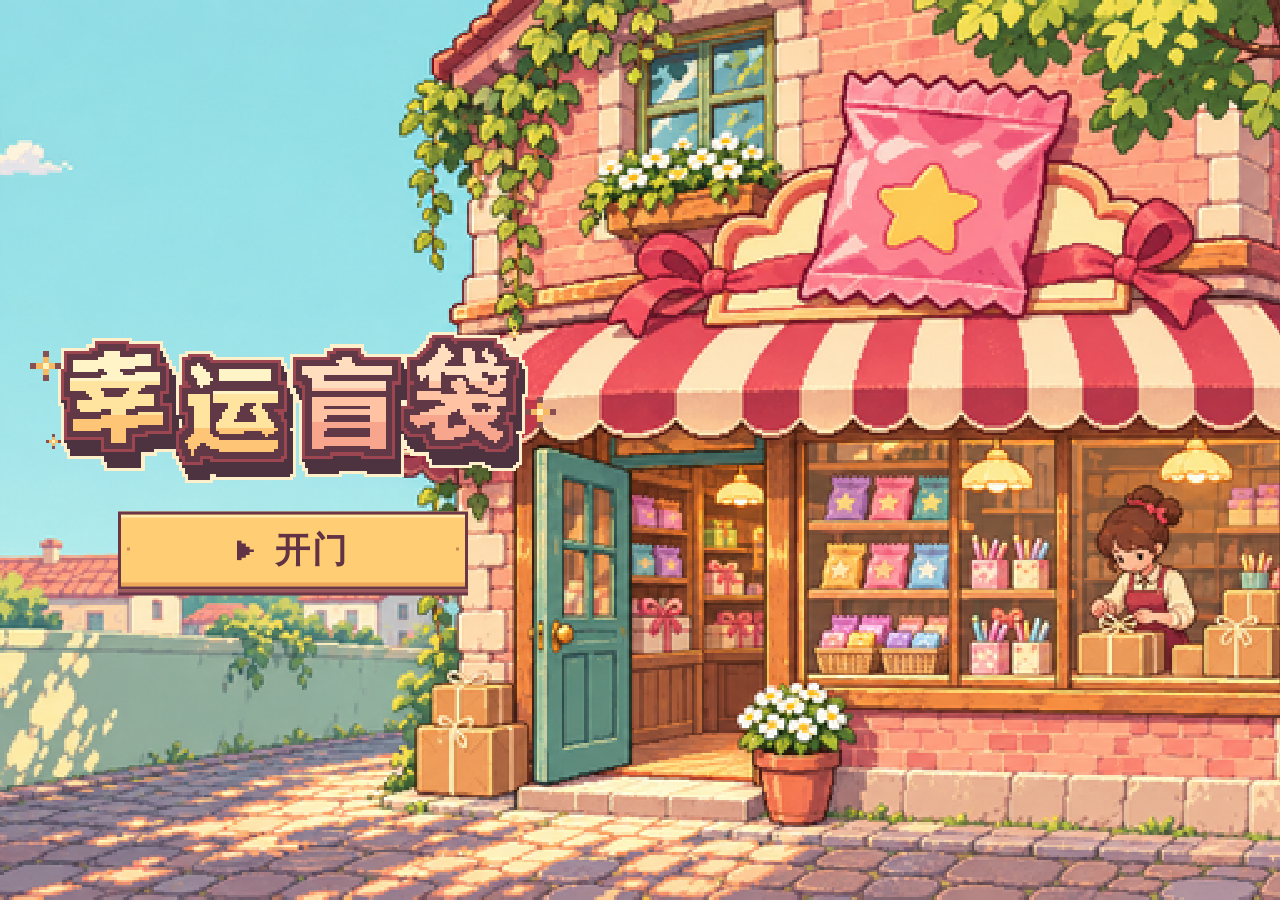
==== commit 164f1716: "接入像素首页与十章横向选关，统一满勺打包和订单教程" ====
--- a/Game/index.html
+++ b/Game/index.html
@@ -3,6 +3,6 @@
 <meta charset="utf-8"><meta name="viewport" content="width=device-width, initial-scale=1, viewport-fit=cover">
 <meta name="theme-color" content="#fff2d6">
 <title>幸运盲袋</title>
-<link rel="icon" href="assets/icon.png"><link rel="stylesheet" href="game.css"><link rel="stylesheet" href="counter.css"><link rel="stylesheet" href="assets/counter/stock-preview.css">
-<script defer src="levels.js"></script><script defer src="core.js"></script><script defer src="sound.js"></script><script defer src="platform.js"></script><script defer src="icons.js"></script><script defer src="views.js"></script><script defer src="counter.js"></script><script defer src="game.js"></script>
+<link rel="icon" href="assets/icon.png"><link rel="stylesheet" href="game.css"><link rel="stylesheet" href="counter.css"><link rel="stylesheet" href="assets/counter/stock-preview.css"><link rel="stylesheet" href="front.css">
+<script defer src="levels.js"></script><script defer src="core.js"></script><script defer src="sound.js"></script><script defer src="platform.js"></script><script defer src="icons.js"></script><script defer src="views.js"></script><script defer src="counter.js"></script><script defer src="tutorial.js"></script><script defer src="front.js"></script><script defer src="game.js"></script>
 </head><body><main id="game" aria-label="幸运盲袋"></main><div id="messages" role="status" aria-live="polite"></div></body></html>
--- a/Game/counter.css
+++ b/Game/counter.css
@@ -2,6 +2,59 @@
   --safe-left:env(safe-area-inset-left,0px);--safe-right:env(safe-area-inset-right,0px);
   --safe-top:env(safe-area-inset-top,0px);--safe-bottom:env(safe-area-inset-bottom,0px);
 }
+.scoop-preference {display:flex; align-items:center; gap:6px; font-size:.9em}
+.scoop-tally {font-size:.78em; color:#795c48}
+.scoop-current {display:flex; align-items:center; gap:6px; width:100%; min-height:44px; padding:0; text-align:left}
+.scoop-current img {width:32px; height:38px; object-fit:contain}
+.scoop-current b {font-size:.85em}.scoop-current em {margin-left:auto; font-size:.8em}
+.bead-legend-link {display:flex; align-items:center; justify-content:center; gap:5px; border-top:1px dashed #ba9d7e; min-height:35px; font-size:.77em; width:100%}
+.scoop-station {position:relative; width:100%; height:100%; display:grid; grid-template-rows:minmax(0,1fr) auto; gap:5px; align-items:end}
+.scoop-station .hand-prop {height:100%}
+.lucky-bead {
+  position:relative; display:inline-grid; place-items:center; flex:none; width:clamp(20px,3.1vw,39px); aspect-ratio:1;
+  background:#74505a; border:0;
+  clip-path:polygon(0 35%,8% 35%,8% 22%,17% 22%,17% 13%,28% 13%,28% 5%,40% 5%,40% 0,60% 0,60% 5%,72% 5%,72% 13%,83% 13%,83% 22%,92% 22%,92% 35%,100% 35%,100% 65%,92% 65%,92% 78%,83% 78%,83% 87%,72% 87%,72% 95%,60% 95%,60% 100%,40% 100%,40% 95%,28% 95%,28% 87%,17% 87%,17% 78%,8% 78%,8% 65%,0 65%);
+}
+.lucky-bead::before {content:'';position:absolute;inset:2px;background:var(--bead);clip-path:inherit;box-shadow:inset 2px 2px #fff1cbbb,inset -3px -3px #71365355}
+.lucky-bead::after {content:'';position:absolute;left:24%;top:19%;width:15%;height:9%;background:#fff4d8}
+.lucky-bead .counter-item {position:relative!important; width:53%!important; height:53%!important; max-width:100%; object-fit:contain; filter:brightness(.5);opacity:.8}
+.bead-tray {
+  display:flex; flex-wrap:wrap; align-content:center; justify-content:center; gap:clamp(3px,.65vw,8px); padding:clamp(9px,1.3vw,18px);
+  width:100%; background:#f6e0bc; border:3px solid #ba9274;
+  box-shadow:inset 0 0 0 3px #fff0cf,inset 0 0 0 5px #d6b28b,2px 3px #926a50;
+}
+.waiting-tray {min-height:35px; max-height:40%; overflow:auto; pointer-events:auto}.waiting-tray:empty {height:35px}
+.pour-prop {touch-action:none}
+.live-beads {align-self:center; max-height:100%; min-height:0; overflow:auto; align-content:flex-start; pointer-events:auto; scrollbar-width:thin}
+.tray-bead {position:relative; padding:3px; min-width:36px; min-height:36px; display:grid; place-items:center}
+.bead-pile {position:relative; display:block; width:clamp(22px,3.1vw,39px); aspect-ratio:1}
+.bead-pile .lucky-bead {position:absolute; inset:0; width:100%}
+.bead-pile .lucky-bead:nth-child(2) {translate:2px -3px}
+.bead-pile .lucky-bead:nth-child(3) {translate:4px -6px}
+.tray-bead>small {position:absolute; right:-3px; bottom:-2px; font:700 10px/1.1 monospace; color:#63493d; background:#fff0c8; padding:1px}
+.tray-bead.active {background:#fff5cd; outline:2px solid #9b6a54}
+.tray-bead.collected::after {content:'✓'; position:absolute; bottom:0; right:0; background:#c8dbaf; color:#365a40; padding:0 2px; font-size:12px; border:1px solid #66794f}
+.tray-bead.collected .lucky-bead {opacity:.5}
+.loaded-spoon {position:relative; width:80%; min-height:75px; flex:1; display:grid; place-items:center; padding-bottom:18px}
+.spoon-bowl {position:relative; z-index:1; width:clamp(110px,15vw,190px); aspect-ratio:1.24; background:#d2dee0; border:3px solid #7b8991; box-shadow:inset 3px 3px #f9f0d3,inset -3px -4px #aab6b8; transform:rotate(-7deg); clip-path:polygon(0 32%,6% 32%,6% 17%,16% 17%,16% 7%,31% 7%,31% 0,69% 0,69% 7%,84% 7%,84% 17%,94% 17%,94% 32%,100% 32%,100% 68%,94% 68%,94% 83%,84% 83%,84% 93%,69% 93%,69% 100%,31% 100%,31% 93%,16% 93%,16% 83%,6% 83%,6% 68%,0 68%)}
+.spoon-token {position:absolute; display:block; width:clamp(18px,2.7vw,30px); aspect-ratio:1; translate:-50% -50%}
+.spoon-token .lucky-bead {width:100%}
+.bead-flight {position:fixed; z-index:110; pointer-events:none; image-rendering:pixelated}
+.bead-flight>.lucky-bead {width:100%; height:100%}
+#game:has(.counter-scene[data-transferring]) .in-game-tutorial {visibility:hidden}
+.waiting-tray {max-height:60%;min-height:60px;height:clamp(60px,17dvh,100px)}
+.waiting-tray .lucky-bead {width:15px}
+.spoon-handle {position:absolute; width:13px; height:55%; left:60%; bottom:45%; background:#ccd5d2; border:3px solid #798891; box-shadow:inset 2px 0 #fbf1d3; transform:rotate(36deg); transform-origin:bottom}
+.pour-prop .loaded-spoon {animation:show-scoop .35s steps(5,end)}
+@keyframes show-scoop {from{translate:0 12px;rotate:-5deg}}
+.counter-scene:is([data-stage="scoop"],[data-stage="drawn"]) .counter-desk {grid-template-columns:25% 37% minmax(0,1fr);gap:3%}
+.counter-scene:is([data-stage="scoop"],[data-stage="drawn"]) {--wall-height:48dvh}
+.scoop-station .scoop-prop>.physical-prop {max-width:170px}
+.bead-rules {display:grid; grid-template-columns:1fr 1fr; gap:10px; overflow:auto}
+.bead-rule {display:flex; align-items:center; gap:8px; min-height:48px; border-bottom:1px dashed #c4aa83; font-size:.85em}
+.bead-rule>.counter-item {width:35px;height:35px;object-fit:contain}.bead-rule b{margin-left:auto}
+.scoop-options {display:flex; gap:8px}.scoop-options button {min-height:44px; flex:1; border:2px solid #a28364; background:#f6e6bf; font-weight:800}
+.scoop-options button[aria-pressed="true"] {background:#d1dfb5; border-color:#536e52}
 #game:has(> .counter-scene),#game:has(> .shop-front){width:100vw;height:100dvh;max-height:none;border:0;border-radius:0}
 .counter-scene,.shop-front{
   --edge:#694837;--parchment:#fff2d4;--leaf:#c4d7a8;--plank:#bc8760;
@@ -262,3 +315,115 @@
  [data-camera="near"] .counter-note,[data-camera="near"] .hand-space,[data-camera="near"] .parcel-space{grid-area:auto}
  [data-camera="near"] .hand-space{justify-self:start}
 }
+
+.ticket-summary{display:flex;flex-direction:column;gap:inherit;width:100%;padding:0;text-align:left}
+.ticket-tabs{display:none}
+.note-line[aria-current],.ticket-tab[aria-current]{background:#f2dab3;box-shadow:inset 3px 0 #785634}
+@media(orientation:landscape) and (min-width:1024px) and (min-height:620px){
+  .ticket-paper .bag-marks{display:none}
+  .ticket-tabs{display:grid;grid-template-columns:repeat(5,minmax(0,1fr));border-top:1px dashed #ba9d7e}
+  .ticket-tab{display:grid;place-items:center;min-height:44px;padding:2px 0}
+  .ticket-tab img{width:23px;height:23px;object-fit:contain}
+  .ticket-tab em{font:700 12px/1.1 sans-serif}
+  .counter-note{min-width:240px}
+}
+
+.in-game-tutorial {position:absolute; inset:0; z-index:8; pointer-events:none; color:#fff5d8}
+.tutorial-caption {
+  position:absolute; top:max(12px,env(safe-area-inset-top)); left:50%; transform:translateX(-50%);
+  padding:7px 19px 9px; background:#4c303ddb; max-width:58%;
+  clip-path:polygon(5px 0,calc(100% - 5px) 0,calc(100% - 5px) 3px,100% 3px,100% calc(100% - 3px),calc(100% - 5px) calc(100% - 3px),calc(100% - 5px) 100%,5px 100%,5px calc(100% - 3px),0 calc(100% - 3px),0 3px,5px 3px);
+}
+.tutorial-caption p {margin:0; font-size:clamp(14px,1.7vw,20px); line-height:1.35; font-weight:800; letter-spacing:.04em; white-space:nowrap}
+.skip-lesson {
+  position:absolute; top:max(9px,env(safe-area-inset-top)); right:max(12px,env(safe-area-inset-right));
+  min-height:44px; pointer-events:auto; padding:6px 10px; border:0; background:#4c303dba;
+  color:#fff2cf; font-size:12px; line-height:1.2;
+}
+.tutorial-halo {
+  position:absolute; transform:translate(-50%,-50%); border:2px solid #fff5b8; border-radius:50%;
+  box-shadow:0 0 0 3px #ffd36e66; animation:guide-halo 1.9s ease-out infinite;
+}
+.gesture-demo {position:absolute; width:0; height:0; animation:guide-tap 1.9s ease-in-out infinite}
+.gesture-hand {position:absolute; left:-9px; top:-4px; width:40px; height:50px; max-width:none; filter:drop-shadow(1px 2px 0 #4b283d88)}
+.tap-ripple {position:absolute; left:-7px; top:-7px; width:14px; height:14px; border:2px solid #fff3b5; border-radius:50%; animation:guide-ripple 1.9s ease-out infinite}
+.gesture-goods {position:absolute; width:38px; height:38px; object-fit:contain; left:-19px; top:-19px; opacity:.85}
+.gesture-goods[hidden] {display:none}
+[data-demo="drag"] .gesture-demo,[data-demo="swipe"] .gesture-demo {animation:guide-travel 2.6s ease-in-out infinite}
+[data-demo="drag"] .tap-ripple,[data-demo="swipe"] .tap-ripple {display:none}
+[data-demo="drag"] .gesture-hand {left:-3px; top:3px}
+.in-game-tutorial.performing .gesture-demo,.in-game-tutorial.performing .tutorial-halo {opacity:0; animation-play-state:paused}
+@keyframes guide-tap {0%,40%,100%{transform:translate(4px,6px)}20%,28%{transform:translate(0,0)}}
+@keyframes guide-ripple {0%,12%,55%,100%{opacity:0;transform:scale(.6)}22%{opacity:1;transform:scale(1)}45%{opacity:0;transform:scale(2.7)}}
+@keyframes guide-halo {0%,100%{opacity:.4;scale:.94}40%{opacity:.9;scale:1.08}}
+@keyframes guide-travel {
+  0%,12%{opacity:0;transform:translate(0,0)}
+  20%,28%{opacity:1;transform:translate(0,0)}
+  72%,82%{opacity:1;transform:translate(var(--travel-x),var(--travel-y))}
+  92%,100%{opacity:0;transform:translate(var(--travel-x),var(--travel-y))}
+}
+@media (prefers-reduced-motion:reduce) {
+  .in-game-tutorial * {animation:none!important}
+  .in-game-tutorial .tap-ripple {display:none}
+}
+
+/* The incoming order and the working slip belong to the same stationery set. */
+.scoop-order-letter {
+  width:clamp(300px,36vw,460px); padding:0 20px 18px; gap:0; border:0; border-radius:0;
+  background:#fff5df; box-shadow:0 0 0 3px #e5be8f,0 0 0 6px #76513d,5px 8px #4d3832;
+  transform:translateY(-50%); overflow:visible;
+}
+.scoop-order-letter .binder {z-index:1; top:-12px; height:13px; width:24%; left:38%; border-radius:0}
+.order-stub {margin:0 -20px; padding:13px 18px 11px; background:#49675b; color:#fff0cd; display:flex; align-items:center; justify-content:space-between; gap:12px; box-shadow:inset 0 3px #92a183,inset 0 -3px #354e44}
+.order-stub>span {display:flex; align-items:center; gap:6px; font-size:clamp(12px,1.15vw,16px)}
+.order-stub h1 {font-size:clamp(16px,1.55vw,22px); color:inherit; margin:0; white-space:nowrap}
+.order-specification {display:grid; grid-template-columns:minmax(0,1.35fr) minmax(88px,1fr); align-items:center; padding:21px 0 15px; gap:12px}
+.order-scoops {display:flex; align-items:center; justify-content:center; gap:6px}
+.order-scoops>.icon {width:clamp(45px,5vw,68px); height:clamp(45px,5vw,68px); flex:none}
+.order-scoops>span {display:flex; align-items:baseline; gap:5px; color:#653e44}
+.order-scoops b {font:900 clamp(44px,5.8vw,76px)/1 Consolas,monospace}
+.order-scoops small {font-size:clamp(13px,1.35vw,19px); font-weight:800; white-space:nowrap}
+.order-color {display:grid; justify-items:center; gap:4px; border-left:2px dotted #c7ad87; color:#654743}
+.order-color small {font-size:12px; color:#8b7057}
+.order-color>.icon {width:36px; height:36px}
+.order-color b {font-size:clamp(14px,1.45vw,20px)}
+.scoop-order-letter .order-greeting {margin:0; padding:4px 0 13px; text-align:center; color:#8b6954; font-size:clamp(13px,1.2vw,17px)}
+.scoop-order-letter .letter-foot {padding-top:12px; border-top:2px dotted #ceb591}
+.scoop-order-letter .letter-foot .primary {width:100%; border:2px solid #694044; border-radius:0; background:#ffd082; color:#633c43; box-shadow:inset 0 3px #ffedb8,inset 0 -3px #e9a75b,0 3px #8f5b4a; font-weight:800; min-height:46px}
+.scoop-order-letter .scoop-options,.scoop-order-letter .wish-stamps {margin-bottom:8px}
+.scoop-ticket {padding:9px 11px; gap:6px; background:#fff5df; border-color:#805d48; border-radius:0; transform:rotate(-1deg); box-shadow:inset 0 0 0 2px #f1d8b1,2px 3px #d1a77b,3px 5px #75523f}
+.counter-scene .counter-note:has(.scoop-ticket) {align-self:end}
+.scoop-ticket .slip-head {border-bottom:1px dashed #c5a781; padding-bottom:5px}
+.scoop-ticket .slip-head b {font-size:1em; color:#684248}
+.scoop-order-strip {display:flex; align-items:center; justify-content:space-between; gap:7px; padding:2px 0}
+.scoop-order-strip>span {display:flex; align-items:center; gap:4px; white-space:nowrap}
+.scoop-order-strip>span>b {font:900 1.35em/1 Consolas,monospace; color:#664149}
+.scoop-order-strip b small {font:700 .6em/1.2 "Microsoft YaHei",sans-serif}
+.scoop-order-strip .scoop-preference {font-size:.76em; color:#79594c}
+.scoop-current {min-height:44px; gap:6px; border-top:1px dashed #d1b693; border-bottom:1px dashed #d1b693; background:#f8e6c7; padding:3px 5px; color:#644443}
+.scoop-current img {width:32px; height:36px; flex:none}
+.scoop-current b {font-size:.86em}
+.scoop-current em {font:500 .85em/1 Consolas,monospace; white-space:nowrap; color:#94745d}
+.scoop-current em strong {font-size:1.4em; color:#4c6d55}
+.scoop-ticket-foot {display:flex; align-items:center; justify-content:space-between; gap:3px}
+.scoop-ticket-foot .scoop-tally {font-size:.72em; white-space:nowrap; color:#876b54}
+.scoop-ticket-foot .bead-legend-link {width:auto; min-height:36px; border:0; padding:0 1px; font-size:.7em; color:#7d6252}
+[data-camera="near"] .scoop-ticket {padding:5px 8px; gap:3px}
+[data-camera="near"] .scoop-ticket .slip-head {padding:0 0 3px; font-size:.84em}
+[data-camera="near"] .scoop-order-strip {padding:0; font-size:.88em}
+[data-camera="near"] .scoop-order-strip .icon {width:18px; height:18px}
+[data-camera="near"] .scoop-ticket-foot {display:none}
+[data-camera="near"] .scoop-current {min-height:38px; padding:1px 3px}
+[data-camera="near"] .scoop-current img {width:27px; height:30px}
+@media (orientation:landscape) and (max-height:340px) {
+  .scoop-order-letter {width:300px; padding:0 16px 12px}
+  .order-stub {margin-inline:-16px; padding:9px 14px}
+  .order-specification {padding:12px 0 8px}
+  .scoop-order-letter .order-greeting {padding-bottom:8px}
+  .scoop-order-letter .letter-foot {padding-top:8px}
+  .scoop-ticket {padding:6px 8px; gap:3px}
+  .scoop-ticket-foot .bead-legend-link {min-height:28px}
+}
+@media (orientation:portrait) {
+  .scoop-order-letter {width:min(84%,390px); right:8%; max-height:83%; overflow:auto}
+}
--- a/Game/front.css
+++ b/Game/front.css
@@ -0,0 +1,129 @@
+#game:has(> .scene) {width:100%; height:100dvh; max-height:none; padding:0; border:0; border-radius:0}
+.scene {
+  position:relative; width:100%; height:100%; overflow:hidden; isolation:isolate;
+  --plum:#52303e; --milk:#fff2ce; --inset-x:max(2.5vw,env(safe-area-inset-left));
+  --inset-y:max(3dvh,env(safe-area-inset-top)); color:var(--plum);
+  font-family:"PingFang SC","Microsoft YaHei",sans-serif; line-height:1.25;
+}
+.scene [hidden] {display:none!important}
+.scene img,.scene canvas {image-rendering:pixelated; user-select:none; -webkit-user-drag:none}
+.scene button {font-weight:800; border-radius:0; touch-action:manipulation}
+.scene button:focus-visible {outline:3px solid #248aa0; outline-offset:3px}
+.scene button:active {filter:brightness(.92)}
+.pixel-arrow {
+  display:inline-block; width:.68em; height:.8em; background:currentColor; flex:none;
+  clip-path:polygon(0 0,28% 0,28% 16%,53% 16%,53% 32%,75% 32%,75% 45%,100% 45%,100% 58%,75% 58%,75% 73%,53% 73%,53% 87%,28% 87%,28% 100%,0 100%);
+}
+.title-scene {background:#abdbd3}
+.store-art {position:absolute; inset:0; background:url("assets/front/storefront.webp") 51% 52%/cover no-repeat; image-rendering:pixelated}
+.title-menu {
+  position:absolute; left:max(1.9vw,env(safe-area-inset-left)); top:50%; transform:translateY(-50%);
+  width:min(42vw,740px); display:grid; justify-items:center; row-gap:clamp(7px,2.4dvh,24px);
+}
+.title-menu h1 {width:100%; line-height:0; margin:0}
+.title-menu h1 img {width:100%; height:auto}
+.start-menu {display:grid; justify-items:stretch; width:65%; min-width:158px; gap:clamp(7px,1.7dvh,15px)}
+.start-game,.select-map,.take-ticket,.hud-button,.walk {
+  display:inline-flex; gap:.6em; align-items:center; justify-content:center;
+}
+.start-game,.take-ticket {
+  --rim:#693747; position:relative; min-height:clamp(48px,8dvh,77px); padding:.42em .9em;
+  border:3px solid var(--rim); color:#613344; background:#ffce74;
+  box-shadow:inset 0 3px #ffebae,inset 0 -4px #eda859,0 3px #9e5861,0 6px var(--rim);
+  font-size:clamp(20px,min(2.7vw,4.8dvh),36px); letter-spacing:.07em;
+}
+.start-game::before,.start-game::after,.take-ticket::before,.take-ticket::after {
+  content:""; position:absolute; top:calc(50% - 3px); width:3px; height:3px; background:#c98954;
+}
+.start-game::before,.take-ticket::before {left:6px}.start-game::after,.take-ticket::after {right:6px}
+.start-game .pixel-arrow {font-size:.73em}
+.select-map {
+  margin:4px 8%; min-height:44px; padding:3px .6em 5px; color:#fff4d7; border:2px solid #304d49;
+  font-size:clamp(15px,min(1.85vw,3.5dvh),24px); background:#46675d;
+  box-shadow:inset 0 2px #81957b,inset 0 -2px #3b594f,0 3px #334743;
+}
+.select-map .icon {width:1.08em; height:1.08em}
+.shop-menu {position:absolute; top:var(--inset-y); right:max(2.5vw,env(safe-area-inset-right)); z-index:2}
+.hud-button,.map-progress,.walk {
+  min-height:44px; padding:5px 12px; border:2px solid #503b39; background:#f8e2b7; color:#4b3434;
+  box-shadow:inset 0 2px #fff3cc,inset 0 -3px #d7b18a,0 3px #715248;
+  font-size:clamp(13px,1.45vw,18px);
+}
+.shop-entries {
+  position:absolute; right:0; top:calc(100% + 8px); width:max-content; min-width:155px; padding:4px;
+  border:3px solid #664437; background:#ffedc9; box-shadow:3px 4px #765640;
+}
+.shop-entry {width:100%; min-height:44px; padding:4px 12px; display:flex; align-items:center; gap:9px; text-align:left; color:#50373a}
+.shop-entry:hover,.shop-entry:focus-visible {background:#f5d3a7}
+.street-scene {background:#87b994}
+.street-camera {
+  position:absolute; inset:0; overflow-x:auto; overflow-y:hidden; overscroll-behavior-x:contain;
+  scrollbar-width:none; -webkit-overflow-scrolling:touch; touch-action:pan-x;
+}
+.street-camera::-webkit-scrollbar {display:none}
+.street-world {height:100%; width:max(145%,225dvh,900px); position:relative; overflow:hidden}
+.street-art {position:absolute; left:0; width:100%; aspect-ratio:2.2; min-height:100%; top:var(--map-focus,40%); transform:translateY(var(--map-offset,-40%))}
+.panorama,.stepping-stones {display:block; position:absolute; inset:0; width:100%; height:100%; pointer-events:none}
+.map-hud {position:absolute; top:var(--inset-y); left:var(--inset-x); display:flex; align-items:center; gap:clamp(8px,1.1vw,18px); pointer-events:none}
+.map-hud button {pointer-events:auto}
+.home-key {width:44px; height:44px; padding:0}
+.chapter-sign {padding:6px clamp(12px,1.5vw,21px) 8px; color:#fff0cd; background:#3e5b52; border:2px solid #35443c; box-shadow:inset 0 2px #879780,inset 0 -2px #364f44,2px 3px #634d3e}
+.chapter-sign small {font-size:clamp(11px,.95vw,15px); color:#f0dbad; font-weight:700}
+.chapter-sign h1 {font-size:clamp(18px,min(2.3vw,4.4dvh),32px); color:inherit; line-height:1.25; margin:0}
+.map-progress {position:absolute; top:var(--inset-y); right:max(2.5vw,env(safe-area-inset-right)); display:flex; align-items:center; gap:7px; font-weight:800; font-variant-numeric:tabular-nums}
+.map-stop {
+  --node-size:clamp(36px,min(4.5vw,8dvh),70px); --fill:#d9c3a1; --hi:#f6dfb2; --shade:#b69a80; --edge:#78635b;
+  position:absolute; transform:translate(-50%,-50%); width:max(48px,calc(var(--node-size) + 10px));
+  height:max(48px,calc(var(--node-size) + 10px)); display:grid; place-items:center; padding:0; background:transparent; color:#645249;
+}
+.map-stop.current {--fill:#ec7b83; --hi:#ffb0a1; --shade:#ad5266; --edge:#633546; color:#492e38}
+.map-stop.done {--fill:#8fb893; --hi:#bdd6a1; --shade:#648d75; --edge:#385d55; color:#314b43}
+.marker-face,.marker-face::before,.marker-face::after {
+  clip-path:polygon(0 26%,8% 26%,8% 13%,19% 13%,19% 6%,31% 6%,31% 0,69% 0,69% 6%,81% 6%,81% 13%,92% 13%,92% 26%,100% 26%,100% 74%,92% 74%,92% 87%,81% 87%,81% 94%,69% 94%,69% 100%,31% 100%,31% 94%,19% 94%,19% 87%,8% 87%,8% 74%,0 74%);
+}
+.marker-face {position:relative; width:var(--node-size); height:calc(var(--node-size) * .89); display:grid; place-items:center; background:var(--edge)}
+.marker-face::before,.marker-face::after {content:""; position:absolute}
+.marker-face::before {inset:2px 2px 3px; background:var(--shade)}
+.marker-face::after {inset:2px 3px 20%; background:var(--fill); box-shadow:inset 0 3px var(--hi)}
+.marker-face b {position:relative; z-index:1; padding-bottom:.18em; font:900 clamp(16px,min(2vw,4.3dvh),30px)/1 Consolas,monospace}
+.map-stop[aria-pressed="true"] .marker-face {outline:0; --hi:#ffebbb; --edge:#69374a}
+.here-flag {display:none}
+.map-stop[aria-pressed="true"] .here-flag {
+  display:block; position:absolute; bottom:calc(50% + var(--node-size) * .51); width:17px; height:13px;
+  background:#593348; clip-path:polygon(0 0,100% 0,100% 42%,77% 42%,77% 64%,61% 64%,61% 86%,48% 100%,36% 86%,36% 67%,20% 67%,20% 43%,0 43%);
+  animation:point 1.3s steps(3,end) infinite;
+}
+.here-flag::before {content:""; position:absolute; inset:2px 3px 4px; background:#ffe4a1; clip-path:polygon(0 0,100% 0,100% 38%,74% 38%,74% 69%,55% 69%,55% 100%,39% 100%,39% 69%,23% 69%,23% 38%,0 38%)}
+@keyframes point {50%{transform:translateY(-3px)}}
+.delivered {position:absolute; right:-1px; top:2px; padding:0 2px; background:#416450; color:#fff0be; border:1px solid #334c3e; font-size:11px}
+.walk {position:absolute; top:47%; width:44px; height:44px; padding:0; background:#fff0c8; color:#725246; font-size:22px}
+.walk-left {left:max(1.5%,env(safe-area-inset-left))}
+.walk-right {right:max(1.5%,env(safe-area-inset-right))}
+.walk-left .pixel-arrow {transform:rotate(180deg)}
+.street-ticket-card {
+  position:absolute; left:var(--inset-x); bottom:max(3.8%,env(safe-area-inset-bottom)); display:flex; align-items:center;
+  gap:clamp(9px,1.2vw,18px); padding:clamp(7px,1.1dvh,12px) clamp(11px,1.25vw,20px);
+  color:#593b3c; background:#ffefd0; border:2px solid #785447;
+  box-shadow:inset 0 0 0 2px #f2dab1,2px 3px #aa8265,3px 5px #614d43;
+}
+.street-ticket-card::before {content:""; position:absolute; left:12%; top:-5px; height:5px; width:20%; border:1px solid #777d63; background:#a4b59b}
+.order-name small {font-size:clamp(11px,1.05vw,15px); color:#765246}
+.order-name h2 {font-size:clamp(15px,1.75vw,25px); line-height:1.3; margin:2px 0 0}
+.take-ticket {min-height:44px; padding:5px .85em; font-size:clamp(15px,1.5vw,22px); margin-left:4px; border-width:2px; box-shadow:inset 0 2px #ffebae,inset 0 -2px #eda859,0 2px var(--rim)}
+.locked-note {font-size:clamp(11px,1.05vw,15px); font-weight:700; padding-left:9px; margin-left:2px; border-left:1px dashed #bd9874}
+@media (orientation:portrait) {
+  .store-art {background-position:37% center}
+  .title-menu {width:min(91vw,520px); left:50%; top:72%; transform:translate(-50%,-50%)}
+  .start-menu {width:66%}
+  .street-world {width:max(230%,160dvh); height:100%}
+  .street-art {height:100%; aspect-ratio:auto}
+  .shop-menu,.map-progress {right:max(4vw,env(safe-area-inset-right))}
+  .map-hud {left:max(4vw,env(safe-area-inset-left))}
+  .street-ticket-card {left:4%; max-width:92%}
+}
+@media (max-height:340px) and (orientation:landscape) {
+  .title-menu {row-gap:0}
+  .start-menu {gap:4px}
+  .chapter-sign {padding:3px 9px}
+}
+@media (prefers-reduced-motion:reduce) {.scene * {animation:none!important}}
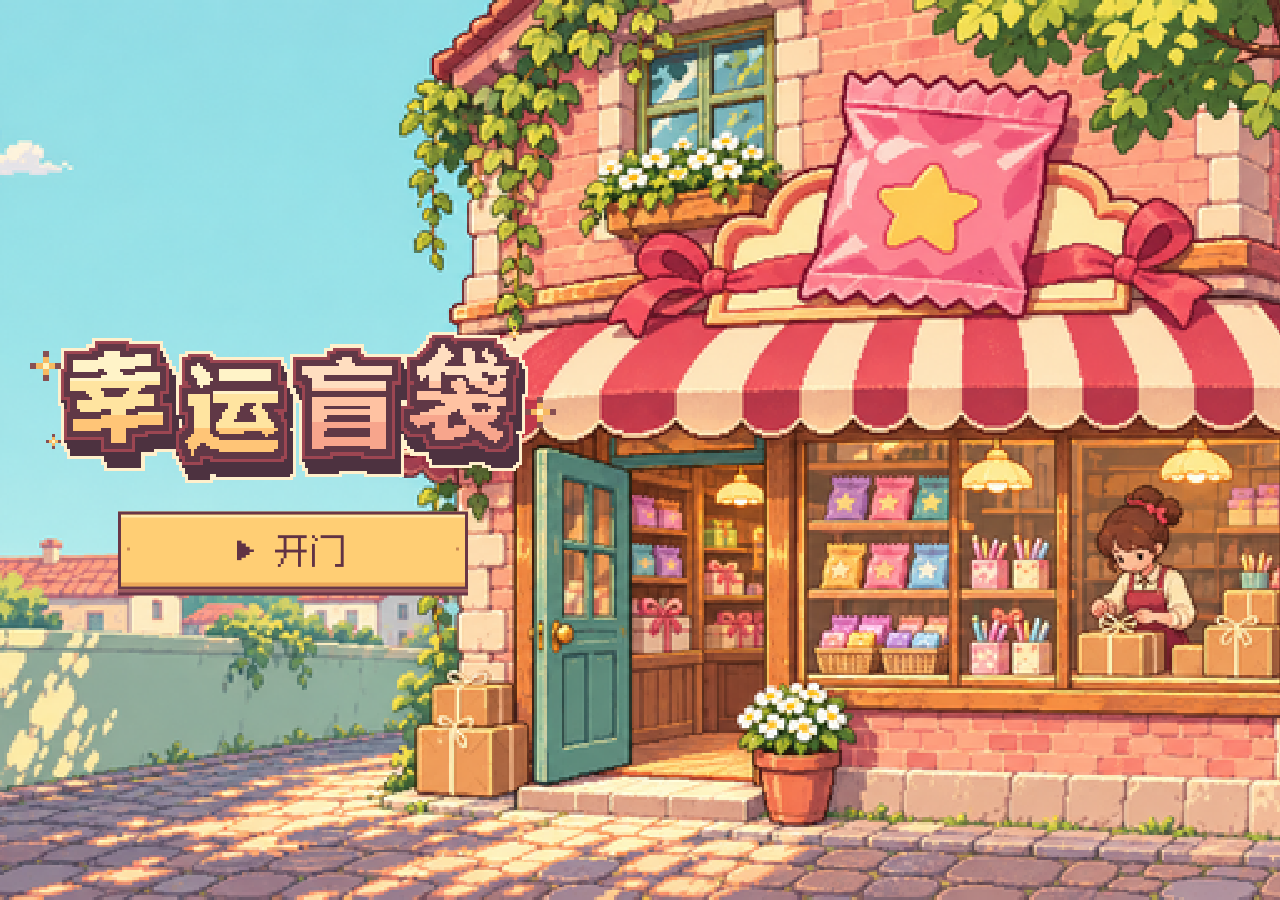
==== commit 42dad998: "Ship orders from the counter with a draggable seal and update pixel UI" ====
--- a/Game/index.html
+++ b/Game/index.html
@@ -1,8 +1,8 @@
 <!doctype html>
 <html lang="zh-CN"><head>
-<meta charset="utf-8"><meta name="viewport" content="width=device-width, initial-scale=1, viewport-fit=cover">
+<meta charset="utf-8"><meta name="viewport" content="width=device-width, initial-scale=1, minimum-scale=1, shrink-to-fit=no, viewport-fit=cover">
 <meta name="theme-color" content="#fff2d6">
 <title>幸运盲袋</title>
 <link rel="icon" href="assets/icon.png"><link rel="stylesheet" href="game.css"><link rel="stylesheet" href="counter.css"><link rel="stylesheet" href="assets/counter/stock-preview.css"><link rel="stylesheet" href="front.css">
-<script defer src="levels.js"></script><script defer src="core.js"></script><script defer src="sound.js"></script><script defer src="platform.js"></script><script defer src="icons.js"></script><script defer src="views.js"></script><script defer src="counter.js"></script><script defer src="tutorial.js"></script><script defer src="front.js"></script><script defer src="game.js"></script>
+<script defer src="levels.js"></script><script defer src="core.js"></script><script defer src="sound.js"></script><script defer src="platform.js"></script><script defer src="icons.js"></script><script defer src="views.js"></script><script defer src="counter.js"></script><script defer src="tutorial.js"></script><script defer src="front.js"></script><script defer src="pixel-text.js"></script><script defer src="game.js"></script>
 </head><body><main id="game" aria-label="幸运盲袋"></main><div id="messages" role="status" aria-live="polite"></div></body></html>
--- a/Game/game.css
+++ b/Game/game.css
@@ -1,11 +1,13 @@
+@font-face{font-family:"Fusion Pixel";src:url(assets/fonts/fusion-pixel-12.woff2) format("woff2");font-display:block}
+:root{--pixel-font:"Fusion Pixel","PingFang SC","Microsoft YaHei",sans-serif}
 @charset "UTF-8";
 :root {
   color-scheme:light; --ink:#452537; --paper:#fff5df; --cream:#fff9ea; --pink:#f793ab;
   --rose:#964256; --wood:#b87143; --line:#bc8b70; --order-color:#f793ab;
-  font:16px/1.45 -apple-system,BlinkMacSystemFont,"PingFang SC","Microsoft YaHei",sans-serif;
+  font:16px/1.45 var(--pixel-font);font-synthesis:none;-webkit-font-smoothing:none;
   color:var(--ink);background:#f1d6b2;
 }
-*{box-sizing:border-box}html,body{margin:0;min-height:100%}body{min-height:100vh;min-height:100dvh;display:grid;place-items:center;
+*{box-sizing:border-box}html,body{margin:0;width:100%;height:100%;overflow:clip}body{min-height:100vh;min-height:100dvh;display:grid;place-items:center;
 background-color:#f1d9b8;background-image:linear-gradient(90deg,#cf9a7826 50%,transparent 50%),linear-gradient(#cf9a7826 50%,transparent 50%);background-size:24px 24px}
 button,select{font:inherit;color:inherit}button{cursor:pointer;-webkit-tap-highlight-color:transparent;touch-action:manipulation}
 button:focus-visible,select:focus-visible{outline:3px solid #207787;outline-offset:2px}button:disabled{opacity:.48;cursor:default}
@@ -20,26 +22,12 @@
 .primary{background:var(--pink);box-shadow:inset 0 3px 0 #ffd2d5,0 4px 0 var(--ink);font-size:1.08rem;min-height:50px}
 .secondary,.tool{background:#ffdfa8;box-shadow:inset 0 2px 0 #fff6d7,0 3px 0 var(--ink)}
 .tool{width:44px;height:44px;flex:none;min-height:44px;padding:0}.text-btn{font-size:.91rem;font-weight:700;text-decoration:underline;text-underline-offset:3px;color:var(--rose);padding:9px;min-height:44px}
-.note,.controls p{color:#755447;font-size:.9rem}.note{margin-top:12px}.nav,.home-head,.workhead{display:flex;align-items:center;justify-content:space-between;gap:10px;padding:11px 17px;flex:none;background:var(--paper)}
-.nav{border-bottom:2px solid var(--ink)}.nav-spacer{width:44px}.home-head h1{font-size:clamp(1.6rem,5.5vw,2.15rem);letter-spacing:.04em;flex:1;font-weight:900}
-.brand-mark{width:40px;height:40px;display:grid;place-items:center}.home-head{min-height:74px;border-bottom:3px solid var(--ink)}
-.home{overflow:auto}.home-hero{flex:1 0 29%;position:relative;min-height:140px;border-bottom:4px solid var(--ink);background:#f8c485;overflow:hidden}
-.home-hero>img{width:100%;height:100%;position:absolute;object-fit:cover;object-position:50% 54%}
-.home-balance{position:absolute;right:13px;bottom:12px;background:#fff0c7;border:2px solid var(--ink);padding:4px 9px;border-radius:3px;font-size:.84rem;font-weight:750;display:flex;align-items:center;gap:5px}
-.home-desk{padding:18px clamp(16px,4vw,27px) 23px;background-color:#fbdfc6;background-image:repeating-linear-gradient(0deg,transparent 0 31px,#e4ad891f 32px 34px);display:grid;gap:14px}
-.shop-ticket,.ticket,.customer-ticket{background:var(--cream);border:2px solid #ac755b;box-shadow:2px 3px 0 #bb876652;border-radius:4px;padding:15px}
-.shop-ticket{position:relative}.shop-ticket h2{font-size:clamp(1.15rem,4.7vw,1.5rem);margin:7px 0 5px}.shop-ticket p{font-size:.93rem;color:#785346}
-.ticket-top,.ticket-bottom,.summary-strip{display:flex;align-items:center;justify-content:space-between;gap:10px}.ticket-top small,.ticket-top>span,.customer-ticket>small{font-size:.81rem;color:#865e4b;font-weight:700}
-.home-nav{display:grid;grid-template-columns:1fr 1fr;gap:12px}.home-nav .btn{background:var(--paper)}.home-desk>.primary{width:100%}
-.intro{background:#f9deb5;justify-content:center;position:relative}.intro-art{position:relative;width:100%;min-height:52%;background:url(assets/shop.webp) center/cover no-repeat;image-rendering:pixelated;border-block:4px solid var(--ink);overflow:hidden}
-.shutter{position:absolute;z-index:1;inset:0;background:repeating-linear-gradient(to bottom,#dd8998 0 18px,#ae5a70 18px 22px);animation:lift 1.2s .3s ease-in-out both}
-.shop-sign{position:absolute;top:9%;left:50%;transform:translateX(-50%);white-space:nowrap;background:var(--paper);border:3px solid var(--ink);padding:8px 14px;display:flex;align-items:center;gap:9px;font-size:1.7rem;font-weight:900;box-shadow:3px 4px var(--ink)}
-.intro-note{background:var(--paper);border:2px solid var(--ink);margin:19px 22px;padding:15px;display:grid;gap:4px;animation:appear .3s 1.5s both}
-.intro-note span{font-size:.83rem;color:var(--rose)}.skip{position:absolute;right:15px;top:calc(15px + env(safe-area-inset-top));min-height:44px;padding:5px 14px;border:2px solid var(--ink);background:var(--paper);border-radius:4px}
-@keyframes lift{to{transform:translateY(-105%)}}@keyframes appear{from{opacity:0;transform:translateY(8px)}}
-.customer-ticket{position:relative;margin:4px 0 22px;padding:21px 16px 14px;background:#fff9e6;box-shadow:3px 4px #d8a77b}
-.customer-ticket h2{padding:15px 0;max-width:81%;font-size:1.26rem;line-height:1.6}.mail-stamp{position:absolute;right:16px;top:20px;transform:rotate(7deg);background:#ffe4c5;border:2px dashed #ae7c63;padding:4px}
-.ticket-bottom{border-top:2px dashed #d9b598;padding-top:10px;color:#885948;font-size:.85rem}
+.note,.controls p{color:#755447;font-size:.9rem}.note{margin-top:12px}.nav,.workhead{display:flex;align-items:center;justify-content:space-between;gap:10px;padding:11px 17px;flex:none;background:var(--paper)}
+.nav{border-bottom:2px solid var(--ink)}.nav-spacer{width:44px}
+.home{overflow:auto}
+.ticket{background:var(--cream);border:2px solid #ac755b;box-shadow:2px 3px 0 #bb876652;border-radius:4px;padding:15px}
+.ticket-top,.summary-strip{display:flex;align-items:center;justify-content:space-between;gap:10px}.ticket-top small,.ticket-top>span{font-size:.81rem;color:#865e4b;font-weight:700}
+.intro{background:#f9deb5;justify-content:center;position:relative}
 .chip{display:inline-flex;align-items:center;gap:5px;background:var(--chip);padding:3px 7px;font-size:.88rem;border:1px solid #bc9482;border-radius:3px;white-space:nowrap;font-weight:bold}
 .palette{display:grid;grid-template-columns:repeat(3,1fr);gap:9px;margin:12px 0}.color-choice{min-height:53px;display:flex;gap:4px;align-items:center;justify-content:center;background:#fff8e8;border-color:#c09b81;font-size:.92rem;font-weight:750;padding:4px 1px}
 .selected,.chosen,.is-selected{outline:3px solid var(--rose);outline-offset:-3px;background:#ffe1ca!important}.palette.compact .color-choice{min-height:44px}
@@ -75,7 +63,6 @@
 .pack-scene,.seal-scene{display:flex;align-items:center;justify-content:center;flex-direction:column;padding:3% 8px 5px}
 .giftbox{position:relative;aspect-ratio:0.825;width:auto;max-width:100%;height:100%;max-height:100%;isolation:isolate}.box-art{width:100%;height:100%;display:block}.live-box{max-height:84%;max-width:88%}
 .box-interior{position:absolute;left:9%;right:9%;top:37%;bottom:8%}.box-slot{position:absolute;padding:1px;border:0;display:grid;place-items:center;color:#975d61;touch-action:none}.box-slot img{max-width:100%;max-height:100%}.box-slot.is-selected{outline:2px dashed var(--ink);outline-offset:0;background:#ffe4c244!important}
-.pos0{left:1%;top:0;width:46%;height:44%}.pos1{right:3%;top:0;width:43%;height:42%}.pos2{left:2%;bottom:0;width:38%;height:48%}.pos3{right:2%;top:45%;width:49%;height:23%}.pos4{right:3%;bottom:0;width:47%;height:29%}
 .box-slot>.goods,.giftbox>.box-art{position:absolute;inset:0;width:100%;height:100%}
 .empty-slot{width:88%;height:88%;display:grid;place-items:center;border:2px dashed #a56062;border-radius:6px;background:#ffd5d142;font-weight:bold;font-size:1.2rem}.photo-box .empty-slot{display:none}
 .loose{position:absolute;z-index:3;bottom:1.5%;left:7%;right:7%;height:17%;display:flex;align-items:center;justify-content:center;gap:8px;background:#fff2cde8;border:2px solid #8f5b48;border-radius:4px;padding:3px 8px;touch-action:none}.loose img{width:24%;height:100%}.loose span{font-size:.83rem;font-weight:bold}
@@ -102,30 +89,10 @@
 .stock-item{box-shadow:0 3px 0 #79553c;background:#fff1d6;border-color:#80583f}
 .shelf .stock-item .goods{height:clamp(52px,12vh,104px)}.shelf .stock-item{padding:8px 3px 7px}
 #messages{bottom:calc(85px + env(safe-area-inset-bottom))}
-@media(min-width:650px) and (min-height:740px){#game{height:min(94dvh,930px);border:3px solid var(--ink);border-radius:8px}.home-head{min-height:82px}.home-desk{padding-block:22px 27px}}
-@media(max-height:640px){.home-head{min-height:55px;padding-block:5px}.home-desk{gap:9px;padding-block:10px}.controls{padding:5px 9px 8px}.controls p{font-size:.8rem;margin-bottom:4px}.workhead{padding-block:3px}.tray-title{padding:3px 10px}.tray-bag .bag-art{height:11vh}.tray-scene{padding-top:7vh}.primary{min-height:43px}.meter{padding-block:3px}.nav{padding-block:5px}}
-.gift-photo{height:clamp(110px,20vh,165px);display:flex;justify-content:center;background:#eacaac url(assets/desk.webp) center 58%/cover;border:2px solid #a57c5c;border-radius:4px}.gift-photo .giftbox{height:100%}.boxed-piece{position:absolute;translate:-50% -50%;display:block;padding:0;touch-action:none}.boxed-piece .goods{height:100%;width:100%}
-:where(.batch-box) .box-interior{--pattern:repeating-linear-gradient(45deg,#a45f4933 0 1px,transparent 1px 8px);--tissue:#fce3c5}
-.batch-box .box-interior::before{content:"";position:absolute;inset:2%;border-radius:6%;background:var(--pattern),var(--tissue);opacity:.78;pointer-events:none}
-.box-interior[data-paper="1"]{--pattern:repeating-linear-gradient(0deg,#c982784d 0 2px,transparent 2px 8px),repeating-linear-gradient(90deg,#d795854d 0 2px,transparent 2px 8px)}
-.box-interior[data-paper="2"]{--tissue:#fff5dc;--pattern:repeating-linear-gradient(0deg,#7d99ab59 0 1px,transparent 1px 8px),repeating-linear-gradient(90deg,#7d99ab59 0 1px,transparent 1px 8px)}
-.box-interior[data-paper="3"]{--pattern:repeating-linear-gradient(137deg,#ab5f6e66 0 2px,transparent 2px 7px,#70919c66 7px 9px,transparent 9px 18px)}
-.box-interior[data-paper="4"]{--tissue:#e9ecd6;--pattern:radial-gradient(ellipse at 25% 30%,#ab7f4399 0 3%,transparent 4%),radial-gradient(ellipse at 65% 70%,#7e9d6e99 0 5%,transparent 6%)}
-.box-interior[data-paper="5"]{--tissue:#e7f0ec;--pattern:repeating-radial-gradient(ellipse at 53% 130%,transparent 0 10px,#6ba5a65c 11px 12px,transparent 13px 15px)}
-.box-interior[data-paper="6"]{--tissue:#e5ebed;--pattern:repeating-linear-gradient(110deg,transparent 0 6px,#7293a447 6px 8px,transparent 8px 14px)}
-.box-interior[data-paper="7"]{--tissue:#f5dcb3;--pattern:radial-gradient(#a76e535e 1px,transparent 2px)}
-.box-interior[data-paper="8"]{--tissue:#ffe7c8;--pattern:repeating-conic-gradient(#ae999654 0% 25%,transparent 0% 50%)}
-.box-interior[data-paper="9"]{--tissue:#efe3c3;--pattern:repeating-linear-gradient(25deg,transparent 0 12px,#957a595e 13px 15px,transparent 16px 20px),repeating-linear-gradient(110deg,transparent 0 19px,#91a58266 20px 22px)}
-.box-interior[data-paper="10"]{--tissue:#fff1ce;--pattern:repeating-linear-gradient(120deg,#ed9cac77 0 3px,#83bdd277 3px 6px,#bd98d177 6px 9px,#e6c76677 9px 12px,#91c4a377 12px 15px,#e8996977 15px 18px,transparent 18px 31px)}
-.box-interior[data-paper="4"]::before,.box-interior[data-paper="7"]::before,.box-interior[data-paper="8"]::before{background-size:14px 14px}
-.level-book{background:#f6e5cd;}
-.folio-top,.gift-heading,.packing-title,.chapter-nav,.receipt-line>div,.check-row,.check-row>div{display:flex;align-items:center;justify-content:space-between;gap:8px}
-.folio-top{border-bottom:3px double #ac785e;padding:3px 0 12px}.folio-top h2{font-size:1.65rem}.folio-top small,.gift-heading small,.folio-top p{color:#79594e;font-size:.8rem}.folio-top>b{font-size:1.5rem;color:var(--rose)}.chapter-nav{margin:12px 0;font-size:.82rem}.chapter-nav .tab{min-height:44px}
-.folio-list{display:grid;gap:7px}.folio-row{min-height:57px;display:grid;grid-template-columns:42px 1fr auto;align-items:center;text-align:left;gap:10px;background:#fffbec;border:1px solid #b89071;border-left:6px solid var(--ticket-color);padding:7px 10px;border-radius:3px}.folio-row.current{border-color:#815341;box-shadow:0 2px #9d7453}.folio-row:disabled{opacity:.75;color:#685c56}.folio-no{font:700 1rem/1 monospace;text-align:center}.folio-row b,.folio-row small{display:block}.folio-row small,.folio-row em{font-size:.76rem;font-style:normal}.folio-row em{color:#7f514c}.request .customer-ticket p{margin:0 0 12px;max-width:85%}
-.batch-card{height:auto;min-height:35%;padding:8px;top:17%}.batch-card .category-sprite{display:block;height:clamp(42px,9vh,80px)}.batch-card .category-sprite img{filter:none}.batch-card .chip{font-size:.74rem}
-.batch-shelf{padding-block:8px}.batch-shelf .stock-item .goods{height:clamp(33px,7.5vh,72px)}.batch-shelf .stock-item,.gift-stock .stock-item{touch-action:manipulation;user-select:none;-webkit-user-select:none;-webkit-touch-callout:none}.stock-item small{font-size:.72rem;color:#704739}.count-tray,.gift-well{background:#fbebd2;border:2px solid #aa8165;box-shadow:inset 0 -4px #e7c7a5;border-radius:7px}.count-tray{margin:3px 10px 6px;padding:4px 8px}.count-tray>div:first-child{display:flex;align-items:center;justify-content:space-between}.count-tray b,.packing-title span{font-size:.88rem}.count-tray small{font-size:.72rem;color:#785745}.tray-pieces{display:flex;align-items:center;gap:4px;overflow-x:auto;min-height:44px}.tray-pieces>span,.gift-well>span{font-size:.82rem;color:#816655}.tray-piece{min-width:44px;width:44px;height:44px;padding:2px}
-.batch-box .batch-group{display:flex;align-items:center;justify-content:center;transform:rotate(-4deg);gap:0}.batch-group .goods{position:static;height:100%;min-width:0;flex:1 1 0;object-fit:contain}.box-bonus{position:absolute;left:27%;right:19%;top:22%;height:17%;display:flex;align-items:center;gap:3px;background:#fff3cfeb;border:1px dashed #95674e;transform:rotate(3deg);padding:2px 4px}.box-bonus small{font-size:.65rem;color:#94524b}.box-bonus .goods{width:auto;min-width:0;flex:1 1 0}
-.packing-title,.gift-heading{margin:10px 0}.check-row,.receipt-line{padding:6px 0;border-bottom:1px dashed #bc9575}.check-row b{font-size:.9rem}.check-row .chip{font-size:.76rem}.receipt-line{padding:9px 0}.receipt-line p,.gift-note{font-size:.82rem;color:#765647}.receipt-line strong{white-space:nowrap;color:var(--rose)}
-.gift-table{background:#f7e2ca}.gift-heading h2{font-size:1.35rem}.gift-heading>b{color:#9a4e61}.gift-well{display:flex;min-height:78px;align-items:center;justify-content:center;gap:5px;margin:10px 0 14px;padding:5px}.chosen-gift{flex:1;min-width:0;display:flex;align-items:center;gap:2px;text-align:left;line-height:1.2}.chosen-gift .goods{height:48px;width:40%}.chosen-gift span{font-size:.78rem}.chosen-gift small{font-size:.69rem;display:block;color:#835345;margin-top:4px}.gift-stock b{font-size:.82rem}.gift-stock .goods{height:clamp(42px,8vh,72px)}.seal-preview .receipt-photo{height:clamp(150px,36vh,320px)}.seal-line{margin:15px 0 4px;padding:12px;text-align:center;border:2px dashed #aa8061;color:#835642}.stamp-label{margin:9px 0;padding:7px;border:2px dotted #a56d55;color:#824459;display:inline-flex;align-items:center;gap:6px}.two-photos{display:flex;gap:8px}.two-photos figure{flex:1;min-width:0;margin:0;text-align:center}.two-photos .giftbox{width:100%;height:auto}.two-photos figcaption{font-size:.78rem}
+@media(min-width:650px) and (min-height:740px){#game{height:min(94dvh,930px);border:3px solid var(--ink);border-radius:8px}}
+@media(max-height:640px){.controls{padding:5px 9px 8px}.controls p{font-size:.8rem;margin-bottom:4px}.workhead{padding-block:3px}.tray-title{padding:3px 10px}.tray-bag .bag-art{height:11vh}.tray-scene{padding-top:7vh}.primary{min-height:43px}.meter{padding-block:3px}.nav{padding-block:5px}}
+.receipt-line>div{display:flex;align-items:center;justify-content:space-between;gap:8px}
+.stock-item small{font-size:.72rem;color:#704739}
+.receipt-line{padding:6px 0;border-bottom:1px dashed #bc9575}.receipt-line{padding:9px 0}.receipt-line p,.gift-note{font-size:.82rem;color:#765647}.receipt-line strong{white-space:nowrap;color:var(--rose)}
 
 .controls .drawers{width:100%;margin:0}
--- a/Game/counter.css
+++ b/Game/counter.css
@@ -20,21 +20,30 @@
 .lucky-bead .counter-item {position:relative!important; width:53%!important; height:53%!important; max-width:100%; object-fit:contain; filter:brightness(.5);opacity:.8}
 .bead-tray {
   display:flex; flex-wrap:wrap; align-content:center; justify-content:center; gap:clamp(3px,.65vw,8px); padding:clamp(9px,1.3vw,18px);
-  width:100%; background:#f6e0bc; border:3px solid #ba9274;
-  box-shadow:inset 0 0 0 3px #fff0cf,inset 0 0 0 5px #d6b28b,2px 3px #926a50;
-}
-.waiting-tray {min-height:35px; max-height:40%; overflow:auto; pointer-events:auto}.waiting-tray:empty {height:35px}
+  width:100%; border:2px solid #b88a61; border-bottom-color:#9b704f;
+  border-radius:4px;
+  background:linear-gradient(#f6dcb9d9,#f3d5aad9),url(assets/counter/shelf-back.webp) center/150px 90px;
+  box-shadow:inset 0 2px #fff0ca,inset 0 4px #c9a279,inset 0 -3px #ffe8be,
+    0 3px #c0946e,0 4px #977151,1px 6px 0 #6b452a30;
+}
+.waiting-tray {min-height:35px; max-height:40%; overflow:auto; pointer-events:auto}
 .pour-prop {touch-action:none}
 .live-beads {align-self:center; max-height:100%; min-height:0; overflow:auto; align-content:flex-start; pointer-events:auto; scrollbar-width:thin}
-.tray-bead {position:relative; padding:3px; min-width:36px; min-height:36px; display:grid; place-items:center}
-.bead-pile {position:relative; display:block; width:clamp(22px,3.1vw,39px); aspect-ratio:1}
+.tray-bead {position:relative; padding:4px; min-width:44px; min-height:44px; display:grid; place-items:center}
+.bead-goods {display:block; width:clamp(24px,3.2vw,44px); aspect-ratio:1}
+.counter-scene[data-camera="near"] .bead-goods {width:clamp(20px,2.3vw,30px)}
+.counter-scene[data-camera="near"] .live-beads {padding:6px; gap:4px}
+.counter-scene[data-camera="near"] .tray-bead {min-width:32px; min-height:32px; padding:2px}
+.bead-goods .counter-item {width:100%; height:100%; object-fit:contain; image-rendering:pixelated}
+.bead-pile {position:absolute; left:-2px; top:-2px; z-index:1; display:block; width:clamp(15px,1.9vw,22px); aspect-ratio:1}
 .bead-pile .lucky-bead {position:absolute; inset:0; width:100%}
-.bead-pile .lucky-bead:nth-child(2) {translate:2px -3px}
-.bead-pile .lucky-bead:nth-child(3) {translate:4px -6px}
-.tray-bead>small {position:absolute; right:-3px; bottom:-2px; font:700 10px/1.1 monospace; color:#63493d; background:#fff0c8; padding:1px}
-.tray-bead.active {background:#fff5cd; outline:2px solid #9b6a54}
+.tray-bead>small {position:absolute; right:-3px; bottom:-2px; font:700 10px/1.1 var(--pixel-font); color:#63493d; background:#fff0c8; padding:1px}
+.tray-bead.active {border-radius:6px;background:#fff4d6;box-shadow:inset 0 -2px #d3b68b,0 0 0 1px #b0936e}
 .tray-bead.collected::after {content:'✓'; position:absolute; bottom:0; right:0; background:#c8dbaf; color:#365a40; padding:0 2px; font-size:12px; border:1px solid #66794f}
-.tray-bead.collected .lucky-bead {opacity:.5}
+.tray-bead.collected .bead-goods {opacity:.45}
+.tray-bead.misfit::after {content:'!'; position:absolute; bottom:0; right:0; background:#f3c4b8; color:#8a3a33; padding:0 4px; font:800 12px/1.2 var(--pixel-font); border:1px solid #9d5148}
+.misfit-count {font-style:normal; font-size:.72em; color:#8a3a33; background:#f9d9cf; border:1px solid #c98576; padding:0 4px; white-space:nowrap}
+.has-misfit em strong {color:#9d4a3f}
 .loaded-spoon {position:relative; width:80%; min-height:75px; flex:1; display:grid; place-items:center; padding-bottom:18px}
 .spoon-bowl {position:relative; z-index:1; width:clamp(110px,15vw,190px); aspect-ratio:1.24; background:#d2dee0; border:3px solid #7b8991; box-shadow:inset 3px 3px #f9f0d3,inset -3px -4px #aab6b8; transform:rotate(-7deg); clip-path:polygon(0 32%,6% 32%,6% 17%,16% 17%,16% 7%,31% 7%,31% 0,69% 0,69% 7%,84% 7%,84% 17%,94% 17%,94% 32%,100% 32%,100% 68%,94% 68%,94% 83%,84% 83%,84% 93%,69% 93%,69% 100%,31% 100%,31% 93%,16% 93%,16% 83%,6% 83%,6% 68%,0 68%)}
 .spoon-token {position:absolute; display:block; width:clamp(18px,2.7vw,30px); aspect-ratio:1; translate:-50% -50%}
@@ -66,12 +75,12 @@
 .table-surface{position:absolute;left:0;right:0;z-index:-1;image-rendering:pixelated}
 .table-surface{top:var(--wall-height);bottom:0;background:#d6a17e url(assets/counter/tabletop.webp) center / 100% 100% no-repeat}
 .counter-tools,.shop-utilities{position:absolute;top:max(12px,var(--safe-top));left:max(14px,calc(var(--safe-left) + 5px));display:flex;gap:8px;align-items:center;z-index:4}
-.pixel-tool,.utility-label,.stamped,.shop-balance{
+.pixel-tool,.utility-label,.stamped{
   display:inline-flex;align-items:center;justify-content:center;gap:6px;background:var(--parchment);border:2px solid var(--edge);
   border-radius:2px;box-shadow:inset 0 -3px #dcc3a3,2px 2px #73503a;padding:4px 10px;font-weight:750;
 }
 .pixel-tool{width:44px;height:44px;padding:0;font-size:1.5rem}.utility-label{min-height:44px;font-size:.9em}
-.counter-desk{position:absolute;left:max(5%,calc(var(--safe-left) + 4px));right:max(5%,calc(var(--safe-right) + 4px));top:calc(var(--wall-height) + 1%);bottom:max(3.5%,calc(var(--safe-bottom) + 4px));display:grid;grid-template-columns:25% 25% minmax(0,1fr);gap:4%;align-items:end;pointer-events:none}
+.counter-desk{position:absolute;z-index:1;left:max(5%,calc(var(--safe-left) + 4px));right:max(5%,calc(var(--safe-right) + 4px));top:calc(var(--wall-height) + 1%);bottom:max(3.5%,calc(var(--safe-bottom) + 4px));display:grid;grid-template-columns:25% 25% minmax(0,1fr);gap:4%;align-items:end;pointer-events:none}
 .counter-desk>*{min-width:0;min-height:0}.counter-desk button,.parcel,.dispatch-card{pointer-events:auto}
 .counter-note{align-self:center;width:100%;max-width:318px;justify-self:center}
 .ticket-paper,.street-ticket,.reply-paper{
@@ -86,7 +95,7 @@
 .bag-marks{border-top:1px dashed #ba9d7e;padding-top:.4em;justify-content:space-between;gap:3px}
 .ticket-mark{height:clamp(17px,3.6vh,32px);width:18%;display:grid;place-items:center;position:relative}
 .ticket-mark img{height:100%;max-width:100%;object-fit:contain}.ticket-mark:not(.opened){opacity:.45}.ticket-mark.reading{background:#f2dab3}
-.ticket-mark.filled::after{content:'✓';position:absolute;right:0;bottom:-.15em;color:#29533e;background:#dfedcd;font:800 .8em/1 sans-serif}
+.ticket-mark.filled::after{content:'✓';position:absolute;right:0;bottom:-.15em;color:#29533e;background:#dfedcd;font:800 .8em/1 var(--pixel-font)}
 .completed .slip-wish em{color:#315c45}
 .expanded-lines{display:grid}.note-line{display:flex;align-items:center;gap:10px;text-align:left;min-height:44px;padding:5px 2px;border-bottom:1px dashed #ccb393}.note-line>img{width:29px;height:29px;object-fit:contain}.note-line em{margin-left:auto;white-space:nowrap;font-style:normal}.note-line:disabled{opacity:.8}
 .hand-space,.parcel-space{height:100%;position:relative;display:grid;align-items:end;justify-items:center;min-height:0;grid-template-rows:minmax(0,1fr)}
@@ -100,12 +109,22 @@
 .reveal-prop .wrapper{position:absolute;bottom:0;width:83%;height:62%;z-index:1}.drawn-card{position:absolute;top:0;left:27%;width:51%;height:66%;display:grid;place-items:center;padding:4px;background:#fff4d4;border:2px solid #9a7456;transform:rotate(-5deg);animation:draw-card .24s steps(5,end)}
 .drawn-card img{width:85%;height:100%;min-height:0;object-fit:contain}.drawn-card b{position:absolute;right:-9%;top:0;font-size:.85em;background:#ffe5ae;border:1px solid #987052;padding:0 3px}
 @keyframes draw-card{from{translate:0 24%}}
-.parcel-space{container-type:size}.parcel{position:relative;width:min(100%,114cqh);height:auto;aspect-ratio:205/179;align-self:end}
-.parcel.sealed{aspect-ratio:205/168;width:min(100%,122cqh)}.parcel>.physical-prop{position:absolute;inset:0}
-.parcel .tissue{inset:40% 11% 22%;z-index:1;position:absolute}
+.parcel-space{container:parcel-station / size}.parcel{position:relative;width:min(100%,114cqh);height:auto;aspect-ratio:205/179;align-self:end}
+.parcel.sealed{aspect-ratio:205/168;width:min(100%,122cqh)}
+.parcel .dispatch-card{position:absolute;z-index:1;left:12%;top:16%;width:32%;font-size:clamp(8px,1.15vw,14px);padding:.3em .45em;transform:rotate(-4deg);border-width:2px}
+.parcel .dispatch-card>small:last-child{display:none}.parcel>.physical-prop{position:absolute;inset:0}
+/* Both masks follow the existing 205 × 179 open-box sprite. */
+.parcel-content{position:absolute;inset:0;z-index:1;clip-path:polygon(1% 69%,28% 33%,96% 42%,96% 57%,82% 94%,1% 89%)}
+.parcel .tissue{inset:40% 11% 17% 10%;position:absolute}
+.parcel>.parcel-rim{z-index:2;clip-path:polygon(0 69%,81% 82%,96% 48%,100% 48%,100% 100%,0 100%)}
+.parcel-item img{transform:rotate(var(--tilt,0deg))}
+.parcel .parcel-gift{z-index:104}
+
 .parcel-item,.parcel-gift{position:absolute;padding:0;touch-action:none;transform:translate(-50%,-50%);width:25%;height:48%;opacity:1!important}.parcel-gift{transform:none;bottom:0;width:20%;height:40%;background:#ffe8c6;border:1px dashed #ad8069}
 .counter-item{width:100%;height:100%;object-fit:contain;pointer-events:none}
-.parcel-item.dragging{z-index:3;transform:translate(calc(-50% + var(--dx)),calc(-50% + var(--dy)))!important}
+.parcel-item.misfit{outline:2px dashed #c0574b;outline-offset:-2px;background:#f9d9cf99}
+.parcel-item.lifted img,.parcel-gift.lifted img,.rack-slot.lifted img,.rack-slot.lifted .rack-preview{opacity:.25}
+.parcel.drop-hover{filter:drop-shadow(0 0 2px #fff2ae)}
 .box-action{position:absolute;z-index:2;bottom:1%;left:50%;transform:translateX(-50%);background:#d6e5bc;border-color:#668562;color:#2e503a;box-shadow:inset 0 -3px #abc292,2px 2px #637654;min-height:44px;font-weight:800;padding:0 1.1em}
 .postage-sticker,.dispatch-card{align-self:center;display:grid;justify-items:center;gap:.3em;background:#fff4d7;border:3px dashed #bd886b;padding:.6em 1em;text-align:center;transform:rotate(-5deg)}
 .postage-sticker{touch-action:none}.dispatch-card{gap:0}.dispatch-card small{font-size:.7em}.barcode{width:100%;height:.6em;margin:.4em 0;background:repeating-linear-gradient(90deg,#6c584b 0 2px,transparent 2px 4px,#6c584b 4px 5px,transparent 5px 7px)}
@@ -133,44 +152,36 @@
 
 /* The front counter, the incoming order and the customer's reply share one pixel shop. */
 .shop-front{background:#ab6c4c url(assets/shop.webp) center 56% / cover no-repeat;image-rendering:pixelated;--edge:#714833}
-.shop-front .tool,.shop-front .skip{background:#fff0cd;color:#5a3740;box-shadow:inset 0 -3px #dabc8c,2px 2px var(--edge);border:2px solid var(--edge);border-radius:2px}
-.hanging-sign{position:absolute;left:8%;top:13%;display:flex;align-items:center;gap:.25em;padding:.2em .55em .25em;border:4px solid #613b37;color:#674038;background:#ffdf9f;box-shadow:inset 0 3px #fff0c3,inset 0 -4px #d29a69,4px 5px 0 #704438;font-weight:900;font-size:clamp(25px,4vw,63px);line-height:1.35;letter-spacing:.06em;text-shadow:1px 2px #fff2c6}
-.hanging-sign::before,.hanging-sign::after{content:'';position:absolute;bottom:100%;height:18dvh;width:4px;background:#814e3a;box-shadow:2px 0 #e9bc87}.hanging-sign::before{left:13%}.hanging-sign::after{right:13%}
-.hanging-sign img{width:.85em;height:.85em}.right-tools{left:auto;right:max(3%,calc(var(--safe-right) + 3px))}.shop-balance{line-height:1.2;min-height:34px}
+.shop-front .tool{background:#fff0cd;color:#5a3740;box-shadow:inset 0 -3px #dabc8c,2px 2px var(--edge);border:2px solid var(--edge);border-radius:2px}
 .street-ticket,.reply-paper{position:absolute;right:max(6%,calc(var(--safe-right) + 6px));width:clamp(270px,36vw,460px);padding:clamp(14px,2.1vw,30px);gap:clamp(8px,1.8vh,16px);font-size:clamp(15px,1.4vw,21px)}
-.home-letter{bottom:max(13%,calc(var(--safe-bottom) + 12px));transform:rotate(1deg)}
 .street-ticket .binder{height:14px;top:-10px}
-.letter-head,.letter-foot,.letter-wish,.reply-totals,.wish-stamps{display:flex;align-items:center}
+.letter-head,.letter-foot,.reply-totals,.wish-stamps{display:flex;align-items:center}
 .letter-head{justify-content:space-between;border-bottom:2px dotted #bb9a73;padding-bottom:.45em;color:#76533f;font-size:.86em}.letter-head small{font-size:.93em}
-.letter-wish{gap:.65em}.postmark{width:2.6em;height:2.6em;flex:none;display:grid;place-items:center;border:2px dashed #ba8768;background:#ffe1bf}.letter-wish h1,.letter-wish h2,.reply-paper h1{font-size:clamp(20px,2.5vw,36px);line-height:1.3}
+.reply-paper h1{font-size:clamp(20px,2.5vw,36px);line-height:1.3}
 .street-ticket>p{color:#674a3e;line-height:1.55}.street-ticket .primary,.reply-paper .primary{border:2px solid #78513d;border-radius:1px;background:#dbe4b8;box-shadow:inset 0 -3px #acbe8f,2px 2px #79563d;color:#334936;min-height:44px}
-.home-letter .primary{align-self:stretch}.letter-foot{justify-content:space-between;gap:10px;border-top:1px dashed #b99c7f;padding-top:.55em;font-size:.9em}.letter-foot .primary{min-width:42%}
-.desk-books{position:absolute;left:max(4%,var(--safe-left));bottom:max(6%,calc(var(--safe-bottom) + 4px));display:flex;align-items:flex-end;gap:clamp(4px,1vw,18px)}
-.counter-book{position:relative;min-width:44px;display:grid;justify-items:center;gap:.15em;color:#503524;padding:4px 2px;line-height:1.4;font-weight:750;font-size:clamp(12px,1.3vw,18px)}
-.counter-book img{width:clamp(28px,3.5vw,54px);height:clamp(28px,3.5vw,54px);filter:drop-shadow(2px 2px 0 #71492f)}.counter-book span{padding:1px .55em;background:#ffe6bc;border:2px solid #9b6a4e;box-shadow:2px 2px #8f664d}
+.letter-foot{justify-content:space-between;gap:10px;border-top:1px dashed #b99c7f;padding-top:.55em;font-size:.9em}.letter-foot .primary{min-width:42%}
 .order-letter{top:50%;transform:translateY(-44%);max-height:calc(100% - max(20px,var(--safe-top)) - max(22px,var(--safe-bottom)));overflow:auto}
 .customer-voice{line-height:1.6;color:#63483a}.wish-stamps{justify-content:space-between;gap:2px}.wish-stamp{flex:1;min-width:0;min-height:44px;padding:0;border:1px dashed #b89c7b}.wish-stamp[aria-pressed="true"]{background:#ffe3ac;border:2px solid #826245}
 .delivery-front{background-image:url(assets/counter/studio.webp)}.delivery-photo{position:absolute;left:4%;width:43%;top:19%;bottom:6%;display:grid;place-items:end center;container-type:size}
 .delivery-photo>.parcel{width:min(100%,114cqh)}.paired-parcels{display:flex;width:100%;gap:6px}.paired-parcels figure{margin:0;width:50%;text-align:center}.paired-parcels .parcel{width:100%}.paired-parcels figcaption{background:#fff0d2;font-size:.85em}
 .reply-paper{top:max(7%,var(--safe-top));bottom:max(7%,var(--safe-bottom));width:43%;padding:clamp(13px,1.7vw,26px);gap:5px}
-.reply-scroll{padding:1px 4px 6px 0}.reply-scroll h1{margin:.55em 0 .3em}.reply-totals{justify-content:space-between;gap:4px;background:#f6e4be;padding:.55em .5em;margin:.7em 0;font-size:.86em}.reply-totals b{color:#73523b}.receipt-details summary{cursor:pointer;min-height:44px;padding:10px 0;font-size:.87em}
+.reply-scroll{padding:1px 4px 6px 0}.reply-scroll h1{margin:.55em 0 .3em}.reply-totals{justify-content:space-between;gap:4px;background:#f6e4be;padding:.55em .5em;margin:.7em 0;font-size:.86em}.reply-totals b{color:#73523b}
 .album-card>.parcel{aspect-ratio:205/179;width:min(100%,180px)}.album-card .parcel img{image-rendering:pixelated}
 #game:has(> .library){background:#bc946c url(assets/counter/studio.webp) center/cover no-repeat}
 .library{width:min(100%,920px);margin:auto;background:#fff2da}.library .nav,.library .controls{background:#f8e8ce}.library .nav{border-bottom:2px solid #99765a}.library .controls{border-top:2px solid #b5906c}
-.library .scroll{background-color:#fff4de}.dialog{border-color:#795741;background:#fff1d6;box-shadow:4px 4px #755642;border-radius:2px}.opening-front .shutter{z-index:2;animation:lift 1s .15s steps(12,end) both;pointer-events:none}.opening-front .skip{z-index:3}.opening-front .hanging-sign{top:24%}
+.library .scroll{background-color:#fff4de}.dialog{border-color:#795741;background:#fff1d6;box-shadow:4px 4px #755642;border-radius:2px}
 @media(orientation:landscape){
   #game:has(> .library){padding:max(2.5dvh,var(--safe-top)) max(3vw,var(--safe-right)) max(2.5dvh,var(--safe-bottom)) max(3vw,var(--safe-left))}
   .library{border:3px solid #896a50;box-shadow:4px 4px 0 #775941}.library>.scroll,.library>.nav,.library>.controls{padding-left:clamp(12px,2.5vw,32px);padding-right:clamp(12px,2.5vw,32px)}
 }
 @media(orientation:landscape) and (max-height:500px){
-  .street-ticket{width:39%;padding:11px 15px;gap:6px}.home-letter{bottom:max(12%,calc(var(--safe-bottom) + 6px))}
+  .street-ticket{width:39%;padding:11px 15px;gap:6px}
   .shop-front .shop-utilities{top:max(5px,var(--safe-top))}.order-letter{width:max(43%,285px);transform:translateY(-47%)}
-  .reply-paper{top:max(4%,var(--safe-top));bottom:max(4%,var(--safe-bottom));right:max(4%,var(--safe-right));width:45%}.street-ticket .postmark{width:33px;height:33px}.postmark img{width:24px;height:24px}
+  .reply-paper{top:max(4%,var(--safe-top));bottom:max(4%,var(--safe-bottom));right:max(4%,var(--safe-right));width:45%}
 }
 @media(orientation:portrait){
-  .shop-front{background-position:44% center}.hanging-sign{top:17%;left:9%}
-  .street-ticket{width:min(86%,390px);right:7%;font-size:16px}.home-letter{bottom:23%}
-  .desk-books{left:4%;right:4%;justify-content:center;gap:3%;bottom:max(7%,var(--safe-bottom))}.counter-book{font-size:14px}.counter-book img{width:36px;height:36px}
+  .shop-front{background-position:44% center}
+  .street-ticket{width:min(86%,390px);right:7%;font-size:16px}
   .order-letter{top:53%}.delivery-photo{left:20%;right:20%;width:auto;top:5%;bottom:64%}.reply-paper{left:5%;right:5%;width:auto;top:40%;bottom:max(4%,var(--safe-bottom))}
 }
 
@@ -183,7 +194,7 @@
 .counter-scene{--wall-height:65dvh;--near-height:78dvh;--canopy-height:max(46px,calc(var(--wall-height) * .09))}
 [data-camera="wide"] .rack-back{display:none}
 [data-camera="near"] .table-surface{top:var(--near-height)}
-.stockroom{position:absolute;inset:0 0 auto;height:var(--near-height);overflow:hidden;pointer-events:none;image-rendering:pixelated}
+.stockroom{position:absolute;inset:0 0 auto;height:var(--near-height);overflow:hidden;pointer-events:none;image-rendering:pixelated;isolation:isolate}
 .shop-canopy{position:absolute;inset:0 0 auto;z-index:1;height:var(--canopy-height);background:#a78282 url(assets/counter/studio.webp) center 2% / 100% auto no-repeat}
 .aisle-window{position:absolute;inset:0;overflow:hidden}
 .shelf-world{position:absolute;left:0;top:var(--canopy-height);pointer-events:auto;transform:translateZ(0);width:100%;height:calc(var(--wall-height) - var(--canopy-height));display:grid;grid-template-columns:repeat(4,minmax(0,1fr));grid-template-rows:minmax(0,1fr)}
@@ -191,10 +202,9 @@
 .shelf-bay:nth-child(3){grid-area:1/3}.shelf-bay:nth-child(4){grid-area:1/4}
 .shelf-bay.bay-detail{position:absolute;inset:max(48px,calc(var(--safe-top) + 48px)) 0 0;z-index:2}
 .bay-detail.inspected{pointer-events:auto}
-.bay-detail{will-change:transform,opacity}
-.bay-detail:not(.inspected):not(.camera-moving){opacity:0}
+.shelf-bay.bay-detail[hidden]{display:none}
 .bay-detail[inert]{pointer-events:none}
-.shelf-bay.camera-moving{z-index:3}
+.shelf-bay.camera-moving{z-index:3;will-change:transform}
 .shelf-bay{position:relative;transform-origin:0 0;contain:layout paint;min-width:0;min-height:0;display:flex;flex-direction:column;isolation:isolate;background:#965f41 url(assets/counter/shelf-back.webp) center / 200px 130px}
 .cabinet-crown{height:12%;flex:none;background:url(assets/counter/cabinet-crown.webp) center / 100% 100% no-repeat}
 .shelf-bay::before,.shelf-bay::after{content:'';position:absolute;z-index:1;top:8%;bottom:0;width:3.3%;background:url(assets/counter/cabinet-post.webp) center / 100% 100% no-repeat;pointer-events:none}
@@ -207,7 +217,7 @@
 .shelf-edge{height:13%;min-height:3px;border-top:1px solid #e7bb86;border-bottom:2px solid #81533b}
 .cabinet-base{position:relative;display:grid;place-items:center;flex:none;height:9%;min-height:18px;border-bottom:3px solid #79513e}
 .cabinet-base span{padding:0 .75em;color:#634430;background:#fbe1b5;border:1px solid #996d50;box-shadow:1px 1px #956748;font-size:clamp(11px,1.15vw,17px);font-weight:750;line-height:1.2}
-.bay-hit{position:absolute;z-index:2;inset:0;width:100%;height:100%;padding:0;background:transparent;outline-offset:-5px}
+.bay-hit{touch-action:none;position:absolute;z-index:2;inset:0;width:100%;height:100%;padding:0;background:transparent;outline-offset:-5px}
 .bay-hit:focus-visible{outline:3px solid #fff4c6;box-shadow:inset 0 0 0 6px #8a7554}
 .rack-slot{position:relative;flex:1;min-width:0;min-height:0;display:grid;place-items:end center;padding:0;border:0;background:none}
 .rack-slot img{width:90%;height:89%;position:absolute;bottom:1%;object-fit:contain;object-position:center bottom}
@@ -225,10 +235,10 @@
 .holes .cubby-stock::after{content:'';position:absolute;z-index:1;pointer-events:none;left:3%;right:3%;bottom:0;height:16%;background:#c4dadc4a;border:1px solid #c0d2c28c}
 .stock-cubby.off-sale :is(.counter-item,.rack-preview){opacity:.32}
 .rack-slot{touch-action:none}.rack-slot:disabled{opacity:1}.rack-slot:enabled:active img{translate:0 -3%}
-.rack-slot small{position:absolute;bottom:0;right:0;z-index:2;background:#fff0cd;color:#634936;border:1px solid #af8965;padding:0 2px;font:700 clamp(10px,1.1vw,14px)/1.15 monospace;opacity:0}
+.rack-slot small{position:absolute;bottom:0;right:0;z-index:2;background:#fff0cd;color:#634936;border:1px solid #af8965;padding:0 2px;font:700 clamp(10px,1.1vw,14px)/1.15 var(--pixel-font);opacity:0}
 .rack-slot small.count-changed,.rack-slot:focus-visible small{opacity:1}
 @media(hover:hover){.rack-slot:hover small{opacity:1}}
-.rack-slot.dragging img{opacity:.28}.stock-flight.held{z-index:100}
+.stock-flight.held{z-index:100}
 
 /* The cloth and the wood occupy separate surfaces, including in the sample book. */
 [data-desk="walnut"] .table-surface{background-color:#926c55;background-blend-mode:multiply}
@@ -262,12 +272,13 @@
   content:"";position:absolute;top:2px;bottom:2px;width:8px;border:2px solid #7c593a;background:#cc9a5e;box-shadow:inset 2px 2px #f0cc86
 }
 [data-rack="cherry"] .cabinet-base::before{left:3%}[data-rack="cherry"] .cabinet-base::after{right:3%}
-.vacant .cubby-stock{box-shadow:inset 0 2px #5537222e;background:repeating-linear-gradient(90deg,#c9a27813 0 2px,transparent 2px 32px)}
+.vacant .cubby-stock{box-shadow:inset 0 2px #5537222e;background:repeating-linear-gradient(90deg,#c9a27813 0 2px,transparent 2px 32px);display:flex;align-items:flex-end;justify-content:space-around;padding:0 8% 2px}
+/* Sealed stock crates fill the rows that have not had goods delivered yet. */
+.awaiting-crate{display:block;width:min(34%,90px);height:min(62%,52px);background:linear-gradient(90deg,transparent 44%,#d9c08f 44% 56%,transparent 56%),linear-gradient(#c99a68,#b9875a);border:3px solid #7c5639;box-shadow:inset 0 3px #e3b886,inset 0 -3px #94683f,2px 2px #5d3e2a55;opacity:.82}
+.awaiting-crate:nth-child(2){height:min(48%,40px);opacity:.7}
 .receipt-till{min-height:40px;padding:0 6px;border:1px solid #b79a68;background:#ffedc7;box-shadow:1px 2px #ac9068}
 .receipt-sample{display:flex;align-items:center;gap:5px;border-top:1px dashed #bd9c71;padding:3px 0;color:#674937;font-size:.88em}
 .receipt-sample i{width:18px;height:12px;border:1px solid #967251;flex:none;image-rendering:pixelated}
-.order-letter .letter-wish>.goods{width:clamp(28px,5vw,52px);height:clamp(28px,5vw,52px);object-fit:contain;margin-left:auto;transform:rotate(4deg)}
-.home-front .shop-balance{min-height:44px}
 .arrival-slip{display:flex;align-items:center;gap:9px;padding:5px 8px;margin:.4em 0;border-block:1px dashed #ad9981;background:#efe8cc}
 .arrival-slip img{width:35px;height:35px;object-fit:contain}.arrival-slip span{display:grid}.arrival-slip small{color:#725c47}
 .showroom .finish-book{position:absolute;z-index:4;right:max(3%,var(--safe-right));bottom:max(3%,var(--safe-bottom));width:min(43%,410px);padding:8px 12px;background:#fff0d3;border:2px solid #856448;box-shadow:inset 3px 0 #dcbe96,3px 4px #75563f}
@@ -275,7 +286,15 @@
 .finish-tab{flex:1;min-height:36px;font-weight:700}.finish-tab[aria-pressed="true"]{box-shadow:inset 0 -3px #8b6245}
 .finish-samples{padding:5px 0}.finish-swatch{flex:1;min-width:0;display:grid;justify-items:center;gap:3px;font-size:.82rem;padding:3px}
 .finish-chip{width:88%;height:clamp(14px,3.5vh,32px);border:2px solid #977654;box-shadow:1px 1px #c6aa89;image-rendering:pixelated}
-.finish-swatch[aria-pressed="true"]{outline:2px solid #728662;outline-offset:-2px;background:#e8e7c7}
+.finish-swatch[aria-pressed="true"]{position:relative;background:#e6cfab44;border-radius:5px}
+.finish-swatch[aria-pressed="true"]::after{
+  content:'';position:absolute;top:0;right:0;width:15px;height:15px;background:#648368;
+  border:1px solid #516d55;border-radius:50%;box-shadow:inset 0 0 0 1px #bbca9e;pointer-events:none
+}
+.finish-swatch[aria-pressed="true"]::before{
+  content:'';position:absolute;z-index:1;right:4px;top:5px;width:7px;height:3px;
+  border:solid #fff4d7;border-width:0 0 2px 2px;transform:rotate(-45deg);pointer-events:none
+}
 .finish-sleeve{color:#715944}
 .sleeve-paper{position:relative;background:#e6cdae;border-color:#b49a79;box-shadow:inset 0 3px #f2e0c4,1px 1px #cfb695}
 .sleeve-paper::after{content:"";position:absolute;width:10px;height:6px;top:2px;left:calc(50% - 5px);background:#b78061;box-shadow:inset 2px 2px #d9a17b}
@@ -293,7 +312,7 @@
 .bay-detail .bay-stock{padding:0;grid-template-rows:repeat(4,minmax(44px,1fr));overflow-y:auto;overscroll-behavior:contain}
 .bay-detail .cabinet-base{height:6%;min-height:16px}
 [data-camera="near"] .counter-desk{grid-template-columns:30% 20% minmax(0,1fr);top:calc(var(--near-height) + 1%);bottom:max(2%,var(--safe-bottom))}
-[data-camera="near"] .ticket-paper{gap:0;padding:4px 8px}
+[data-camera="near"] .ticket-paper{gap:0;padding:4px 8px;pointer-events:auto}
 [data-camera="near"] .slip-head{padding:0}[data-camera="near"] .bag-marks{display:none}
 [data-camera="near"] .scoop-prop,[data-camera="near"] .reveal-prop{display:none}
 [data-camera="near"] .counter-note{align-self:center}
@@ -324,22 +343,22 @@
   .ticket-tabs{display:grid;grid-template-columns:repeat(5,minmax(0,1fr));border-top:1px dashed #ba9d7e}
   .ticket-tab{display:grid;place-items:center;min-height:44px;padding:2px 0}
   .ticket-tab img{width:23px;height:23px;object-fit:contain}
-  .ticket-tab em{font:700 12px/1.1 sans-serif}
+  .ticket-tab em{font:700 12px/1.1 var(--pixel-font)}
   .counter-note{min-width:240px}
 }
 
 .in-game-tutorial {position:absolute; inset:0; z-index:8; pointer-events:none; color:#fff5d8}
 .tutorial-caption {
-  position:absolute; top:max(12px,env(safe-area-inset-top)); left:50%; transform:translateX(-50%);
-  padding:7px 19px 9px; background:#4c303ddb; max-width:58%;
-  clip-path:polygon(5px 0,calc(100% - 5px) 0,calc(100% - 5px) 3px,100% 3px,100% calc(100% - 3px),calc(100% - 5px) calc(100% - 3px),calc(100% - 5px) 100%,5px 100%,5px calc(100% - 3px),0 calc(100% - 3px),0 3px,5px 3px);
-}
-.tutorial-caption p {margin:0; font-size:clamp(14px,1.7vw,20px); line-height:1.35; font-weight:800; letter-spacing:.04em; white-space:nowrap}
-.skip-lesson {
-  position:absolute; top:max(9px,env(safe-area-inset-top)); right:max(12px,env(safe-area-inset-right));
-  min-height:44px; pointer-events:auto; padding:6px 10px; border:0; background:#4c303dba;
-  color:#fff2cf; font-size:12px; line-height:1.2;
-}
+  position:absolute; max-width:min(64%,420px); padding:5px 10px 6px; background:#fff0c8; color:#5b3f31;
+  border:2px solid #7a5641; box-shadow:2px 2px #7a5641;
+}
+.tutorial-caption[hidden] {display:none}
+.tutorial-caption p {margin:0; font-size:clamp(13px,1.5vw,17px); line-height:1.3; font-weight:700; letter-spacing:.02em; white-space:nowrap}
+.tutorial-caption::after {content:''; position:absolute; width:6px; height:6px; background:#fff0c8; border:solid #7a5641; border-width:0 2px 2px 0}
+.tutorial-caption[data-side="above"]::after {left:var(--tip); bottom:-5px; transform:translateX(-50%) rotate(45deg)}
+.tutorial-caption[data-side="below"]::after {left:var(--tip); top:-5px; transform:translateX(-50%) rotate(225deg)}
+.tutorial-caption[data-side="right"]::after {top:var(--tip); left:-5px; transform:translateY(-50%) rotate(135deg)}
+.tutorial-caption[data-side="left"]::after {top:var(--tip); right:-5px; transform:translateY(-50%) rotate(-45deg)}
 .tutorial-halo {
   position:absolute; transform:translate(-50%,-50%); border:2px solid #fff5b8; border-radius:50%;
   box-shadow:0 0 0 3px #ffd36e66; animation:guide-halo 1.9s ease-out infinite;
@@ -381,7 +400,7 @@
 .order-scoops {display:flex; align-items:center; justify-content:center; gap:6px}
 .order-scoops>.icon {width:clamp(45px,5vw,68px); height:clamp(45px,5vw,68px); flex:none}
 .order-scoops>span {display:flex; align-items:baseline; gap:5px; color:#653e44}
-.order-scoops b {font:900 clamp(44px,5.8vw,76px)/1 Consolas,monospace}
+.order-scoops b {font:900 clamp(44px,5.8vw,76px)/1 var(--pixel-font)}
 .order-scoops small {font-size:clamp(13px,1.35vw,19px); font-weight:800; white-space:nowrap}
 .order-color {display:grid; justify-items:center; gap:4px; border-left:2px dotted #c7ad87; color:#654743}
 .order-color small {font-size:12px; color:#8b7057}
@@ -397,13 +416,13 @@
 .scoop-ticket .slip-head b {font-size:1em; color:#684248}
 .scoop-order-strip {display:flex; align-items:center; justify-content:space-between; gap:7px; padding:2px 0}
 .scoop-order-strip>span {display:flex; align-items:center; gap:4px; white-space:nowrap}
-.scoop-order-strip>span>b {font:900 1.35em/1 Consolas,monospace; color:#664149}
-.scoop-order-strip b small {font:700 .6em/1.2 "Microsoft YaHei",sans-serif}
+.scoop-order-strip>span>b {font:900 1.35em/1 var(--pixel-font); color:#664149}
+.scoop-order-strip b small {font:700 .6em/1.2 var(--pixel-font)}
 .scoop-order-strip .scoop-preference {font-size:.76em; color:#79594c}
 .scoop-current {min-height:44px; gap:6px; border-top:1px dashed #d1b693; border-bottom:1px dashed #d1b693; background:#f8e6c7; padding:3px 5px; color:#644443}
 .scoop-current img {width:32px; height:36px; flex:none}
 .scoop-current b {font-size:.86em}
-.scoop-current em {font:500 .85em/1 Consolas,monospace; white-space:nowrap; color:#94745d}
+.scoop-current em {font:500 .85em/1 var(--pixel-font); white-space:nowrap; color:#94745d}
 .scoop-current em strong {font-size:1.4em; color:#4c6d55}
 .scoop-ticket-foot {display:flex; align-items:center; justify-content:space-between; gap:3px}
 .scoop-ticket-foot .scoop-tally {font-size:.72em; white-space:nowrap; color:#876b54}
@@ -427,3 +446,165 @@
 @media (orientation:portrait) {
   .scoop-order-letter {width:min(84%,390px); right:8%; max-height:83%; overflow:auto}
 }
+
+.order-stars{display:block;color:#825917;font-size:1.35em;letter-spacing:.08em;line-height:1.1}
+
+.chapter-crown{display:flex;align-items:center;gap:4px;margin:0 0 .6em;padding:.45em .5em;background:#fbe7a8;border:2px solid #c69a3c;color:#6b4a17;font-size:.84em}
+.receipt-fixes{border-top:1px dashed #bc9575}.receipt-fixes .receipt-line p{color:#8a3a33}
+/* Keep the entire open box available for fingers, including on short screens. */
+.counter-scene:not([data-stage="seal"]) .parcel-space .box-action{
+  bottom:calc(min(100cqh,87.4cqw) + 3px);top:auto;white-space:nowrap
+}
+@container parcel-station (min-aspect-ratio: 3/1) and (min-width: 270px){
+  .counter-scene:not([data-stage="seal"]) .parcel-space .box-action{
+    left:calc(50% + 57cqh + 5px);bottom:5%;transform:none;padding-inline:.55em
+  }
+}
+/* Short phone screens: the order slip stays inside the desk instead of covering the shelf base. */
+@media (max-height:440px){
+  [data-camera="wide"] .counter-note{align-self:end;max-height:100%}
+  [data-camera="wide"] .scoop-ticket{gap:2px;padding:4px 8px}
+  [data-camera="wide"] .scoop-ticket .slip-head{padding:0 0 2px;font-size:.84em}
+  [data-camera="wide"] .scoop-order-strip{padding:0;font-size:.88em}
+  [data-camera="wide"] .scoop-current{min-height:36px}
+  [data-camera="wide"] .scoop-current img{width:26px;height:30px}
+  [data-camera="wide"] .bead-legend-link{min-height:30px}
+  .live-beads{padding:6px;gap:4px}
+  .tray-bead{min-width:34px;min-height:34px;padding:2px}
+  [data-camera="near"] .counter-desk{grid-template-columns:27% 28% minmax(0,1fr)}
+  [data-camera="near"] .scoop-order-strip{display:none}
+  .counter-scene[data-camera="near"] .tray-bead{min-width:30px;min-height:30px}
+}
+
+/* Press-and-hold lesson: the hand stays down while the ripples repeat. */
+[data-demo="hold"] .gesture-demo{animation:guide-hold 2.4s ease-in-out infinite}
+[data-demo="hold"] .tap-ripple{animation:guide-ripple .6s ease-out infinite}
+@keyframes guide-hold{0%,100%{transform:translate(4px,6px)}14%,78%{transform:translate(0,0)}}
+.box-action.is-ready{animation:ready-bob 1.1s steps(2,end) infinite}
+@keyframes ready-bob{50%{translate:0 -3px}}
+@media (prefers-reduced-motion:reduce){.box-action.is-ready{animation:none}}
+
+/* From chapter two on, the order arrives in that chapter's street instead of the shop. */
+.shop-front.chapter-2{background:#7c6a55 url(assets/front/chapters/02-study.webp) 50% center / cover no-repeat}
+.shop-front.chapter-3{background:#7c6a55 url(assets/front/chapters/03-post.webp) 60% center / cover no-repeat}
+.shop-front.chapter-4{background:#7c6a55 url(assets/front/chapters/04-greenhouse.webp) 40% center / cover no-repeat}
+.shop-front.chapter-5{background:#7c6a55 url(assets/front/chapters/05-seaside.webp) 20% center / cover no-repeat}
+.shop-front.chapter-6{background:#7c6a55 url(assets/front/chapters/06-rain.webp) 60% center / cover no-repeat}
+.shop-front.chapter-7{background:#7c6a55 url(assets/front/chapters/07-nightmarket.webp) 60% center / cover no-repeat}
+.shop-front.chapter-8{background:#7c6a55 url(assets/front/chapters/08-craft.webp) 60% center / cover no-repeat}
+.shop-front.chapter-9{background:#7c6a55 url(assets/front/chapters/09-neighbors.webp) 55% center / cover no-repeat}
+.shop-front.chapter-10{background:#7c6a55 url(assets/front/chapters/10-celebration.webp) 40% center / cover no-repeat}
+
+/* Paper, folded envelope and pull tabs share the counter's stationery palette. */
+.delivery-front .mail-envelope{position:absolute;right:4%;bottom:5%;width:40%;height:45%;background:linear-gradient(32deg,transparent 49%,#b58160 50%,#eed0a3 51%) left/51% 100% no-repeat,linear-gradient(-32deg,transparent 49%,#b58160 50%,#eed0a3 51%) right/51% 100% no-repeat,#dcb285;border:3px solid #9a7154;transform:rotate(5deg);box-shadow:3px 4px #825e47}
+.delivery-front .reply-paper,.order-front .order-letter{border:0;background:repeating-linear-gradient(0deg,transparent 0 23px,#ba986522 23px 24px),#fff0cd;box-shadow:2px 0 #ceae86,-2px 0 #ceae86,0 2px #b38b65,3px 5px #a47a56,6px 8px #61402f66}
+.delivery-front .reply-paper{transform:rotate(-1deg);bottom:max(9%,var(--safe-bottom));border-left:5px solid #efdcaf}
+.reply-paper:before{content:'';position:absolute;right:11px;top:9px;width:29px;height:31px;background:#cdd9b7 url(assets/items/pink-4-0.png) center/25px no-repeat;border:3px dotted #fff0cd;outline:1px solid #a9ab8d;image-rendering:pixelated;pointer-events:none}
+.reply-paper .letter-head{margin-right:43px;border:0}.reply-paper h1{color:#69473d;margin:.35em 0 .5em}
+.reply-paper .customer-voice{line-height:1.7}.letter-signature{text-align:right;font-weight:bold;color:#705042}
+.reply-paper .reply-totals{background:transparent;padding:0;border:0}
+.reply-paper .order-stars{color:#985a30;border:2px dashed #ba865f;padding:2px 6px;transform:rotate(-4deg)}
+.reply-paper .receipt-till{background:transparent;border:0;box-shadow:none}
+.reply-paper .arrival-slip{position:relative;margin:.6em 4px .4em auto;width:fit-content;padding:5px 12px;background:#e1e5c8;border:0;box-shadow:2px 2px #b9b494}
+.arrival-slip:before{content:'';position:absolute;right:11%;top:-4px;width:24px;height:7px;background:#cfad71cc}
+.reply-paper .letter-foot,.order-letter .letter-foot{border:0}
+.reply-paper .letter-foot .primary,.order-front .letter-foot .primary{border:0;border-radius:0;background:#bcd0b1;color:#324b3b;box-shadow:inset 0 -3px #91aa87;clip-path:polygon(0 0,100% 0,100% 100%,0 100%,6px 50%)}
+.order-front .order-letter{transform:translateY(-50%) rotate(-1deg);overflow:auto}
+.order-letter .order-stub{color:#63493b;background:transparent;box-shadow:none;border-bottom:2px dashed #c6a47b;margin:0}
+@media(orientation:portrait){.delivery-front .mail-envelope{width:80%;bottom:3%;right:6%}.delivery-front .reply-paper{bottom:6%}}
+
+/* ---- Quiet guidance and the one-object ending ---------------------------------------- */
+/* The hand and its halo are the whole lesson; the halo steps like the rest of the art. */
+.tutorial-halo {border-radius:35%; animation-timing-function:steps(4,end)}
+
+/* Seal sticker: lies on the desk beside the box. Dim while the box is short, then bobs. */
+.desk-seal {
+  position:absolute; z-index:3; left:1%; bottom:4%; display:grid; justify-items:center; gap:1px;
+  min-width:58px; min-height:58px; padding:6px 8px 5px; touch-action:none;
+  background:#fff4d7; color:#6b4a3a; border:2px dashed #bd886b; outline:2px solid #fff4d7;
+  box-shadow:3px 3px #8a654c; transform:rotate(-7deg); font-size:clamp(10px,1.1vw,14px); font-weight:800; line-height:1.1
+}
+.desk-seal .sticker-name {white-space:nowrap}
+.desk-seal.waiting {opacity:.62; filter:saturate(.55); box-shadow:2px 2px #8a654c88}
+.desk-seal.ready {animation:sticker-bob 1.2s steps(2,end) infinite}
+.gift-dots {display:flex; gap:3px; font-style:normal}
+.gift-dots b {width:7px; height:7px; background:#e5d3b6; box-shadow:inset 0 0 0 1px #a98466}
+.gift-dots b.on {background:var(--order-color,#e48aa0)}
+@keyframes sticker-bob {50% {translate:0 -4px}}
+[data-camera="near"] .desk-seal {min-width:46px; min-height:46px; padding:3px 5px; left:0; bottom:2%}
+[data-camera="near"] .desk-seal .sticker-name {display:none}
+
+/* Delivery slip: a paper note clipped beside the order ticket while the new goods are fresh. */
+.arrival-tag {
+  position:absolute; z-index:4; display:flex; align-items:center; gap:5px;
+  padding:3px 9px 3px 4px; background:#e3e8c9; color:#43533c; border:2px solid #7f8a66; box-shadow:2px 2px #7f8a66;
+  transform:rotate(4deg); pointer-events:none; animation:slip-in .36s steps(4,end) both
+}
+.arrival-tag img {width:28px; height:28px; object-fit:contain}
+.arrival-tag span {display:grid; line-height:1.1}.arrival-tag small {font-size:.68em}.arrival-tag b {font-size:.86em}
+@keyframes slip-in {from {translate:0 30%; opacity:0}}
+[data-camera="near"] .arrival-tag {display:none}
+.stock-cubby.fresh-stock .cubby-stock {position:relative}
+.stock-cubby.fresh-stock .cubby-stock::after {
+  content:''; position:absolute; right:6%; top:6%; width:9px; height:9px; pointer-events:none;
+  background:linear-gradient(#fff6b8,#fff6b8) center/3px 100% no-repeat,linear-gradient(#fff6b8,#fff6b8) center/100% 3px no-repeat;
+  filter:drop-shadow(1px 1px #b07a2c); animation:twinkle 1.2s steps(2,end) infinite
+}
+@keyframes twinkle {50% {opacity:.15; scale:.6}}
+
+/* A wrong colour wobbles instead of being boxed in red; one tap still sends it back. */
+.parcel-item.misfit {outline:0; background:transparent; animation:misfit-wobble 1.6s steps(2,end) infinite}
+.parcel-item.misfit::after {
+  content:''; position:absolute; right:4%; top:2%; width:8px; height:8px; background:#f2b36b;
+  box-shadow:0 0 0 2px #fff4d7, 0 0 0 3px #a66a3c
+}
+@keyframes misfit-wobble {0%,60% {rotate:0deg} 70% {rotate:-6deg} 85% {rotate:5deg}}
+.misfit-count {background:#fbe6c8; color:#8a5a2d; border-color:#d4a266}
+.tray-bead.misfit::after {background:#fbe6c8; color:#8a5a2d; border-color:#c99a5f}
+
+/* Picking close-up: the box stays in the foreground instead of shrinking into a corner. */
+[data-camera="near"] .parcel-space {height:calc(100% + 5dvh); align-self:end}
+[data-camera="near"] .parcel {filter:drop-shadow(0 4px 0 #5e3b2a55)}
+@media (orientation:portrait) {[data-camera="near"] .parcel-space {height:100%}}
+
+/* The seal: closed box, label pressed on, shop stamp. */
+.parcel-stamp {position:absolute; z-index:3; right:14%; bottom:18%; width:22%; aspect-ratio:1; display:grid; place-items:center;
+  border:3px solid #c25b6e; background:#fff1d8cc; rotate:-12deg; box-shadow:inset 0 0 0 2px #fff1d8}
+.parcel-stamp img {width:70%; height:auto}
+.counter-scene[data-transferring="seal"] .desk-seal {visibility:hidden}
+
+@media (prefers-reduced-motion:reduce) {
+  .desk-seal.ready,.arrival-tag,.stock-cubby.fresh-stock .cubby-stock::after,.parcel-item.misfit {animation:none}
+}
+
+/* Stars on the reply are stamped one after another in the shop's ink. */
+.reply-paper .order-stars {display:inline-flex; gap:2px; font-size:1.55em; border-color:#c98b8f; color:#c25b6e}
+.order-stars i {font-style:normal; color:#dccbb0; display:inline-block}
+.order-stars i.on {color:#c25b6e; text-shadow:1px 1px #fff1d8; animation:star-stamp .28s steps(4,end) both; animation-delay:calc(.45s + var(--n) * .24s)}
+@keyframes star-stamp {from {scale:2.3; opacity:0} 60% {scale:.85; opacity:1}}
+@media (prefers-reduced-motion:reduce) {.order-stars i.on {animation:none}}
+
+/* Gift dish: optional, sits on the desk at the other side of the box. */
+.gift-dish {
+  position:absolute; z-index:3; right:1%; bottom:4%; display:grid; justify-items:center; gap:1px;
+  min-width:52px; min-height:52px; padding:4px 6px 5px; color:#6b4a3a; font-size:clamp(10px,1.05vw,13px); font-weight:800; line-height:1.1;
+  background:#f3e3c4; border:2px solid #9b7356; border-radius:50% 50% 10px 10px / 30% 30% 10px 10px; box-shadow:inset 0 -4px #d8bd94,2px 2px #8a654c
+}
+.gift-dish img {width:26px; height:26px; object-fit:contain}
+.gift-dish:disabled {opacity:1; cursor:default}
+.gift-dish.open {background:#fff0d0; box-shadow:inset 0 -4px #e8cfa4,0 0 0 2px #fff4d7,2px 2px #8a654c}
+.gift-dish.open img {display:none}
+[data-camera="near"] .gift-dish {min-width:44px; min-height:44px; padding:2px 4px}
+[data-camera="near"] .gift-dish span {display:none}
+.counter-scene[data-stage="seal"] .gift-dish {display:none}
+/* Sticker and dish grow with the counter on tablets. */
+.desk-seal,.gift-dish {min-width:clamp(52px,6.4vw,86px); min-height:clamp(52px,6.4vw,86px)}
+.desk-seal img {width:clamp(26px,3.3vw,44px); height:auto}
+.gift-dish img {width:clamp(24px,3vw,40px); height:auto}
+/* With the 12px pixel floor, short phones keep the slip to one line per row. */
+.scoop-tally,.bead-legend-link span{white-space:nowrap}
+@media (max-height:440px){
+  .bead-legend-link span{display:none}
+  [data-camera="wide"] .scoop-ticket{line-height:1.15}
+}
+.album-card small,.reply-paper p,.dialog p{text-wrap:balance}
--- a/Game/front.css
+++ b/Game/front.css
@@ -3,7 +3,7 @@
   position:relative; width:100%; height:100%; overflow:hidden; isolation:isolate;
   --plum:#52303e; --milk:#fff2ce; --inset-x:max(2.5vw,env(safe-area-inset-left));
   --inset-y:max(3dvh,env(safe-area-inset-top)); color:var(--plum);
-  font-family:"PingFang SC","Microsoft YaHei",sans-serif; line-height:1.25;
+  font-family:var(--pixel-font); line-height:1.25;
 }
 .scene [hidden] {display:none!important}
 .scene img,.scene canvas {image-rendering:pixelated; user-select:none; -webkit-user-drag:none}
@@ -85,7 +85,7 @@
 .marker-face::before,.marker-face::after {content:""; position:absolute}
 .marker-face::before {inset:2px 2px 3px; background:var(--shade)}
 .marker-face::after {inset:2px 3px 20%; background:var(--fill); box-shadow:inset 0 3px var(--hi)}
-.marker-face b {position:relative; z-index:1; padding-bottom:.18em; font:900 clamp(16px,min(2vw,4.3dvh),30px)/1 Consolas,monospace}
+.marker-face b {position:relative; z-index:1; padding-bottom:.18em; font:900 clamp(16px,min(2vw,4.3dvh),30px)/1 var(--pixel-font)}
 .map-stop[aria-pressed="true"] .marker-face {outline:0; --hi:#ffebbb; --edge:#69374a}
 .here-flag {display:none}
 .map-stop[aria-pressed="true"] .here-flag {
@@ -95,7 +95,8 @@
 }
 .here-flag::before {content:""; position:absolute; inset:2px 3px 4px; background:#ffe4a1; clip-path:polygon(0 0,100% 0,100% 38%,74% 38%,74% 69%,55% 69%,55% 100%,39% 100%,39% 69%,23% 69%,23% 38%,0 38%)}
 @keyframes point {50%{transform:translateY(-3px)}}
-.delivered {position:absolute; right:-1px; top:2px; padding:0 2px; background:#416450; color:#fff0be; border:1px solid #334c3e; font-size:11px}
+.delivered {position:absolute; left:50%; bottom:calc(100% - 3px); translate:-50% 0; z-index:2; padding:0 2px; background:#416450; color:#ffd76a; border:1px solid #334c3e; font-size:11px; line-height:1.15; white-space:nowrap}
+.delivered i {font-style:normal; color:#7f9a86}
 .walk {position:absolute; top:47%; width:44px; height:44px; padding:0; background:#fff0c8; color:#725246; font-size:22px}
 .walk-left {left:max(1.5%,env(safe-area-inset-left))}
 .walk-right {right:max(1.5%,env(safe-area-inset-right))}
@@ -127,3 +128,209 @@
   .chapter-sign {padding:3px 9px}
 }
 @media (prefers-reduced-motion:reduce) {.scene * {animation:none!important}}
+.map-stop[aria-pressed="true"]:has(.delivered) .here-flag {bottom:calc(50% + var(--node-size) * .51 + 15px)}
+
+/* The shop's paper props share one stock and edge; the street sign stays painted wood. */
+:root{
+  --note-stock:repeating-linear-gradient(0deg,transparent 0 23px,#b99a6820 23px 24px),#fff0cd;
+  --note-edge:1px solid #c3a17b;
+  --note-corners:5px 6px 12px 5px;
+  --note-shadow:1px 2px #be9a72,3px 5px #65463055;
+}
+.street-ticket-card,.counter-scene .ticket-paper,.veil .dialog,
+.delivery-front .reply-paper,.order-front .order-letter{
+  background:var(--note-stock);border:var(--note-edge);
+  border-radius:var(--note-corners);box-shadow:var(--note-shadow);
+}
+.street-ticket-card{transform:rotate(-1deg);padding-block:9px}
+.street-ticket-card::before,.counter-note .binder{
+  background:#c1c9a1;border:0;border-radius:2px;height:8px;
+  box-shadow:inset 0 -2px #a7b18a;transform:rotate(-4deg)
+}
+.street-scene .take-ticket,.veil .dialog>.btn.primary{
+  background:#c6d6b1;color:#354e3b;border:1px solid #9ba987;border-radius:4px 5px 9px 4px;
+  box-shadow:inset 0 -2px #acbd98,1px 2px #ac9575
+}
+.take-ticket::before,.take-ticket::after{display:none}
+.street-scene .chapter-sign,.street-scene .map-progress{border-radius:4px 5px 7px 4px}
+.counter-scene .scoop-current{background:#ebdbb866;border:0;border-radius:4px 5px 8px 4px}
+.veil{background:#48362670}
+.veil .dialog{position:relative;padding:18px 16px 14px}
+.veil .dialog::before{content:'';position:absolute;top:0;left:calc(50% - 24px);width:48px;height:7px;background:#bdc79e;border-radius:0 0 2px 2px}
+.veil .dialog header{border-bottom:1px dashed #bba082;padding-bottom:5px}
+.veil .dialog>.btn:not(.primary){border:1px solid #c7ab85;border-radius:5px;background:#f5e4c3;color:#6e503e;box-shadow:0 2px #cfb794}
+
+.street-scene .walk,.street-scene .home-key,.dialog header button,.counter-tools .pixel-tool{
+  border:1px solid #9f8162;border-radius:5px 6px 8px 5px;color:#624936;background:#f6e6c4;
+  box-shadow:inset 0 -2px #deca9e,1px 2px #927553
+}
+#game:has(>.shop-book){width:100%;height:100dvh;max-height:none;padding:max(13px,3dvh,env(safe-area-inset-top)) max(16px,6vw,env(safe-area-inset-right)) max(13px,3dvh,env(safe-area-inset-bottom)) max(16px,6vw,env(safe-area-inset-left));background:#aa8061 url(assets/counter/tabletop.webp) center/cover}
+.library.shop-book{--cover:#779580;width:min(100%,790px);position:relative;border:0;border-left:13px solid var(--cover);border-radius:5px 12px 12px 5px;
+  background:var(--note-stock);box-shadow:0 2px #b49a77,0 4px #f0dbb1,0 7px var(--cover),3px 9px #785c45;overflow:hidden}
+.shop-book.order-album{--cover:#b88370}.shop-book.shop-settings{--cover:#a69b6b;max-width:570px}
+.shop-book>.nav,.shop-book>.scroll{background:transparent}
+.shop-book>.nav{border-bottom:1px dashed #bda17c}
+.shop-book>.nav h1{color:#5b4637}
+.shop-book .summary-strip{border:0;border-bottom:1px dashed #c8ad84;background:transparent;border-radius:0;padding:2px 0 8px}
+.specimen-book .catalog-grid{grid-template-columns:repeat(auto-fit,minmax(92px,1fr))}
+.specimen-book .catalog-item{background:transparent;border:0;border-bottom:1px dotted #b69a78;border-radius:0;box-shadow:none}
+.specimen-book .palette button,.shop-book .tool,.shop-settings .btn{background:#f8eaca;border:1px solid #b39b7c;border-radius:5px 5px 9px 5px;box-shadow:0 2px #c6b18c}
+.specimen-book .palette .selected{background:#dbe5c6;border-color:#81926c}
+.order-album .album-grid{grid-template-columns:repeat(auto-fill,minmax(145px,1fr))}
+.order-album .album-card{position:relative;background:#fff9e6;border:1px solid #d4bd99;border-radius:3px;box-shadow:2px 3px #bda482}
+.order-album .album-card:before{content:'';position:absolute;top:-4px;left:35%;width:30%;height:9px;background:#c4c69dcf;transform:rotate(-3deg)}
+.shop-settings .setting-row{background:transparent;border:0;border-bottom:1px dashed #bba482;border-radius:0;box-shadow:none}
+.shop-settings [role=switch] span{padding:3px 12px;border-radius:5px;background:#e7d9ba}
+.shop-settings [aria-checked=true] span{background:#d4dfba;color:#435840}
+.showroom .finish-book{background:var(--note-stock);border:var(--note-edge);border-radius:var(--note-corners);box-shadow:var(--note-shadow)}
+@media(min-width:740px) and (orientation:landscape){
+  .specimen-book .palette.compact{grid-template-columns:repeat(6,minmax(0,1fr))}
+}
+
+/* A wide stationery sheet has a fabric binding; smaller notes only take a strip. */
+:root{
+  --gingham:repeating-linear-gradient(90deg,#df809650 0 5px,transparent 5px 10px),
+    repeating-linear-gradient(0deg,#e892a450 0 5px,#fff1dd 5px 10px);
+  --lace:radial-gradient(ellipse at 50% 0,#fff7dd 0 55%,#ca9a7d 58% 65%,transparent 68%) 0 100%/12px 6px repeat-x;
+}
+.veil .dialog,.order-front .order-letter,.delivery-front .reply-paper,.shop-book>.nav,.showroom .finish-book{
+  background:var(--lace),var(--gingham),var(--note-stock);
+  background-position:0 11px,0 0,0 0,0 0;
+  background-size:12px 6px,100% 12px,100% 12px,auto;
+  background-repeat:repeat-x,no-repeat,no-repeat,repeat;
+}
+.veil .dialog{padding-top:24px}
+.veil .dialog::before{
+  height:10px;width:58px;left:calc(50% - 29px);top:1px;background:#c0ceaa;
+  box-shadow:0 1px #9da583;transform:rotate(-2deg)
+}
+.veil .dialog header::before{
+  content:'';position:absolute;top:0;left:calc(50% - 9px);width:18px;height:12px;background:#d97c93;
+  clip-path:polygon(0 0,22% 0,45% 30%,55% 30%,78% 0,100% 0,100% 75%,76% 75%,62% 57%,70% 100%,53% 100%,47% 66%,38% 100%,22% 100%,37% 57%,22% 75%,0 75%);pointer-events:none
+}
+.veil .dialog header button{background:#f7c9ca;border-color:#bf8690;box-shadow:inset 0 -2px #e3a5ae,1px 2px #a78a75}
+.berry-seal{align-self:flex-end;margin:-4px 0 0;pointer-events:none;line-height:1;filter:drop-shadow(1px 1px 0 #fff)}
+.shop-book>.nav,.showroom .finish-book{padding-top:20px}
+.order-front .order-letter{padding-top:16px}
+.delivery-front .reply-paper{padding-top:21px}
+.street-ticket-card,.counter-scene .ticket-paper{background:var(--gingham),var(--note-stock);background-size:100% 6px,100% 6px,auto;background-repeat:no-repeat,no-repeat,repeat}
+.counter-scene .ticket-paper{padding-top:max(8px,.7em)}
+.order-album .album-card::before,.arrival-slip::before{
+  content:'';position:absolute;top:-3px;left:8%;width:17px;height:6px;background:var(--gingham);transform:rotate(-8deg);pointer-events:none
+}
+
+/* Embroidered binding: tiny eyelets sit inside each scallop. */
+.veil .dialog,.delivery-front .reply-paper,.order-front .order-letter,.shop-book>.nav,.showroom .finish-book{
+  --thread:#e497aa;
+  background-image:radial-gradient(circle at 50% 45%,#ce9780 0 1px,transparent 1.4px),
+    radial-gradient(ellipse at 50% 0,#fff9df 0 60%,#cb9b7a 62% 68%,transparent 70%),
+    repeating-linear-gradient(90deg,transparent 0 6px,#fff4df88 6px 12px),
+    repeating-linear-gradient(0deg,var(--thread) 0 5px,#f5d6bf 5px 10px),
+    repeating-linear-gradient(0deg,transparent 0 23px,#b99a6820 23px 24px);
+  background-color:#fff0cd;
+  background-size:14px 6px,14px 9px,100% 14px,100% 14px,auto;
+  background-position:0 14px,0 14px,0 0,0 0,0 0;
+  background-repeat:repeat-x,repeat-x,no-repeat,no-repeat,repeat
+}
+.specimen-book>.nav{--thread:#90b99a}.order-album>.nav{--thread:#ce97ad}.shop-settings>.nav{--thread:#c3afd1}
+.shop-book .nav-spacer{height:27px;width:23px;background:var(--thread);border-inline:2px dotted #fff6d8;clip-path:polygon(0 0,100% 0,100% 100%,50% 75%,0 100%);transform:rotate(6deg)}
+.veil .dialog header h2{display:flex;align-items:center;gap:7px}
+.dialog header h2 img{transform:rotate(-12deg);filter:drop-shadow(1px 1px #fff)}
+.veil .dialog::before{width:76px;height:14px;left:calc(50% - 38px);background:repeating-linear-gradient(90deg,#bdcfaa 0 5px,#ccd6b6 5px 8px)}
+.veil .dialog header::before{width:24px;height:16px;left:calc(50% - 12px);background:linear-gradient(90deg,#df899e 0 38%,#f3b3b4 38% 61%,#cf748b 61%)}
+.dialog .expanded-lines .note-line:nth-child(odd){background-color:#eeb0a615}
+.counter-scene .ticket-paper .binder,.street-ticket-card::before{background:repeating-linear-gradient(90deg,#a4b893 0 4px,#c7d5af 4px 8px);border-block:1px dotted #f5f1d0}
+.reply-paper .letter-signature::before{content:'✿';color:#b56278;margin-right:.4em}
+.order-front .order-letter .order-stub{padding-top:16px}
+
+
+/* One stitched edge per prop; the quantities are ink on the same sheet. */
+.veil .dialog:has(.expanded-lines),.delivery-front .reply-paper{
+  background:url(assets/counter/linen-hem.png) left top/12px 11px repeat-x,var(--note-stock);
+  box-shadow:inset 2px 0 #ecd6ac,1px 2px #bd9672,3px 4px #795c4455;
+}
+.dialog:has(.expanded-lines)::before{background:#aaba93;height:8px;width:46px;left:calc(50% - 23px)}
+.dialog:has(.expanded-lines) header::before{display:none}
+.dialog .note-line em,.scoop-ticket .scoop-current em{
+  color:#624936;font-weight:700;font-variant-numeric:tabular-nums;letter-spacing:.035em
+}
+.dialog .note-line[aria-current=true]{box-shadow:inset 3px 0 #9aa984;background:#dedfba66;padding-left:6px}
+.counter-scene .scoop-ticket{background:var(--note-stock)}
+.counter-scene .scoop-ticket .binder{background:var(--gingham);border:0}
+.reply-paper .order-stars{border:0;padding:0;color:#9a613d}
+.reply-paper .receipt-till{color:#78543c}
+@media(orientation:landscape) and (min-height:360px){
+  .delivery-front .reply-paper{top:max(12%,var(--safe-top));bottom:max(7%,var(--safe-bottom))}
+}
+
+/* Rounded die-cut stationery with a second sheet peeking out at the foot. */
+.veil .dialog:has(.expanded-lines),.delivery-front .reply-paper,.order-front .order-letter{
+  border:1px solid #cfa785;
+  border-radius:22px 27px 32px 19px / 19px 23px 32px 21px;
+  background:radial-gradient(ellipse at 96% 100%,#e8c79c55,transparent 16%),
+    repeating-linear-gradient(0deg,transparent 0 23px,#c29e6c18 23px 24px),#fff2d8;
+  box-shadow:inset 0 2px #fff8e6,inset 0 -2px #eed7b2,1px 3px #e7c8a1,1px 4px #bb987a,2px 7px 3px #68482d36;
+}
+.veil .dialog:has(.expanded-lines){padding:18px 20px 14px}
+.dialog:has(.expanded-lines)::before{left:43%;top:0;width:14%;height:8px;border-radius:0 0 7px 6px;background:var(--gingham);box-shadow:none}
+.veil .dialog:has(.expanded-lines) header,.reply-paper .letter-head{border-bottom:1px dashed #cfaf92}
+.veil .dialog:has(.expanded-lines) header button{border-radius:50%;border-color:#d4a699;background:#f6d9ce;box-shadow:0 2px #d4b496}
+.dialog .note-line[aria-current=true]{border-radius:10px;box-shadow:none;background:#e4e6ca;padding-inline:6px}
+.dialog .note-line:last-child{border-bottom-color:transparent}
+.delivery-front .reply-paper{padding-inline:clamp(18px,2vw,28px)}
+.delivery-front .mail-envelope{border-radius:8px 11px 16px 10px}
+.counter-scene .ticket-paper{border-radius:11px 15px 19px 12px;box-shadow:0 2px #ddbc98,1px 4px 2px #77553750}
+
+/* Cut the same ribbon at two widths for the counter slip and full sheets. */
+[data-trim="strawberry"]{--paper-trim:url(assets/counter/trim-strawberry.png)}
+[data-trim="sailor"]{--paper-trim:url(assets/counter/trim-sailor.png)}
+[data-trim="apricot"]{--paper-trim:url(assets/counter/trim-apricot.png)}
+[data-trim="sugarbead"]{--paper-trim:url(assets/counter/trim-sugarbead.png)}
+.veil .dialog:has(.expanded-lines),.delivery-front .reply-paper,
+.counter-scene .ticket-paper,.showroom .finish-book:has([data-part="trim"]),.finish-chip[data-trim]{
+  --trim-tile:24px 16px;
+  --trim-tab:38px 9px;
+  background:url(assets/counter/trim-bow.png) center top/var(--trim-tab) no-repeat,
+    var(--paper-trim) left top/var(--trim-tile) repeat-x,var(--note-stock);
+}
+.veil .dialog:has(.expanded-lines),.delivery-front .reply-paper{
+  border-radius:12px 14px 20px 12px;
+  padding-top:23px;
+}
+.veil .dialog:has(.expanded-lines)::before,.counter-scene .ticket-paper .binder{display:none}
+.counter-scene .ticket-paper{
+  --trim-tile:15px 10px;
+  --trim-tab:24px 6px;
+  padding-top:12px;
+}
+.delivery-front .reply-paper::before{top:19px}
+.showroom .finish-book:has([data-part="trim"]){padding-top:19px}
+.finish-chip[data-trim]{
+  width:100%;height:29px;
+  border:1px solid #c9ac8d;border-radius:4px 4px 6px 3px;
+}
+.finish-swatch:has([data-trim]){font-size:clamp(11px,1.5vw,14px)}
+
+/* The reply carries a cloth page marker and a narrow green paper tab. */
+.reply-paper .letter-foot{padding-top:2px}
+.reply-paper .letter-foot button{
+  position:relative;isolation:isolate;min-height:44px;min-width:0;
+  padding:0 15px;font-weight:700;white-space:nowrap
+}
+.reply-paper .letter-foot .reply-bookmark{
+  margin-left:-10px;color:#794f46;padding-inline:13px 18px
+}
+.reply-paper .letter-foot .reply-bookmark::before,.reply-paper .letter-foot .primary::before{
+  content:'';position:absolute;inset:7px 0;z-index:-1;
+  border-block:1px solid #c39983;background:#edd2b9;
+  clip-path:polygon(0 0,100% 0,calc(100% - 6px) 50%,100% 100%,0 100%);
+  box-shadow:inset 0 2px #fae3cb,inset 0 -2px #ddbaa2
+}
+.reply-paper .letter-foot .primary{
+  min-width:0;padding:0 20px;background:transparent;clip-path:none;box-shadow:none;color:#395643
+}
+.reply-paper .letter-foot .primary::before{
+  inset:5px 0;background:#bfd2ac;border-color:#94ab88;
+  box-shadow:inset 0 2px #d7e5c6,inset 0 -2px #a4bd99;
+  clip-path:polygon(0 0,100% 0,100% 100%,0 100%,5px 50%)
+}
